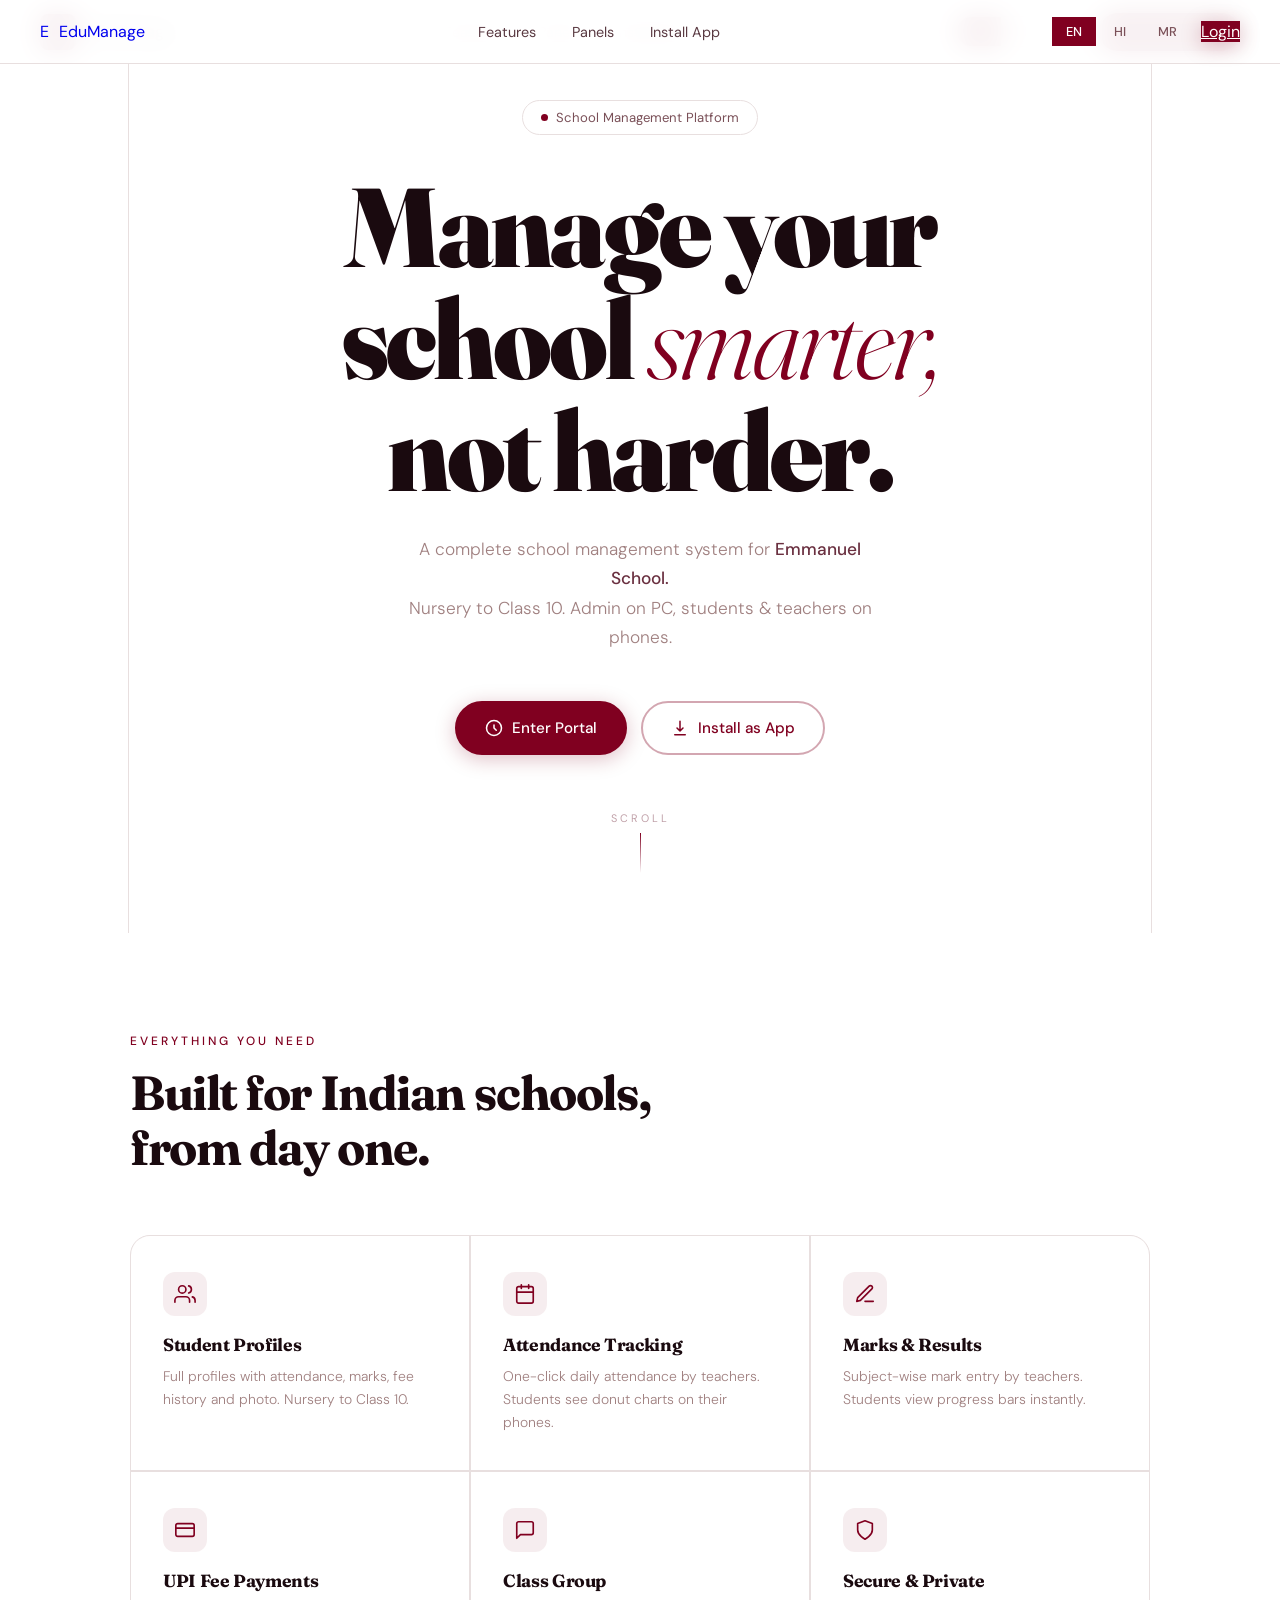
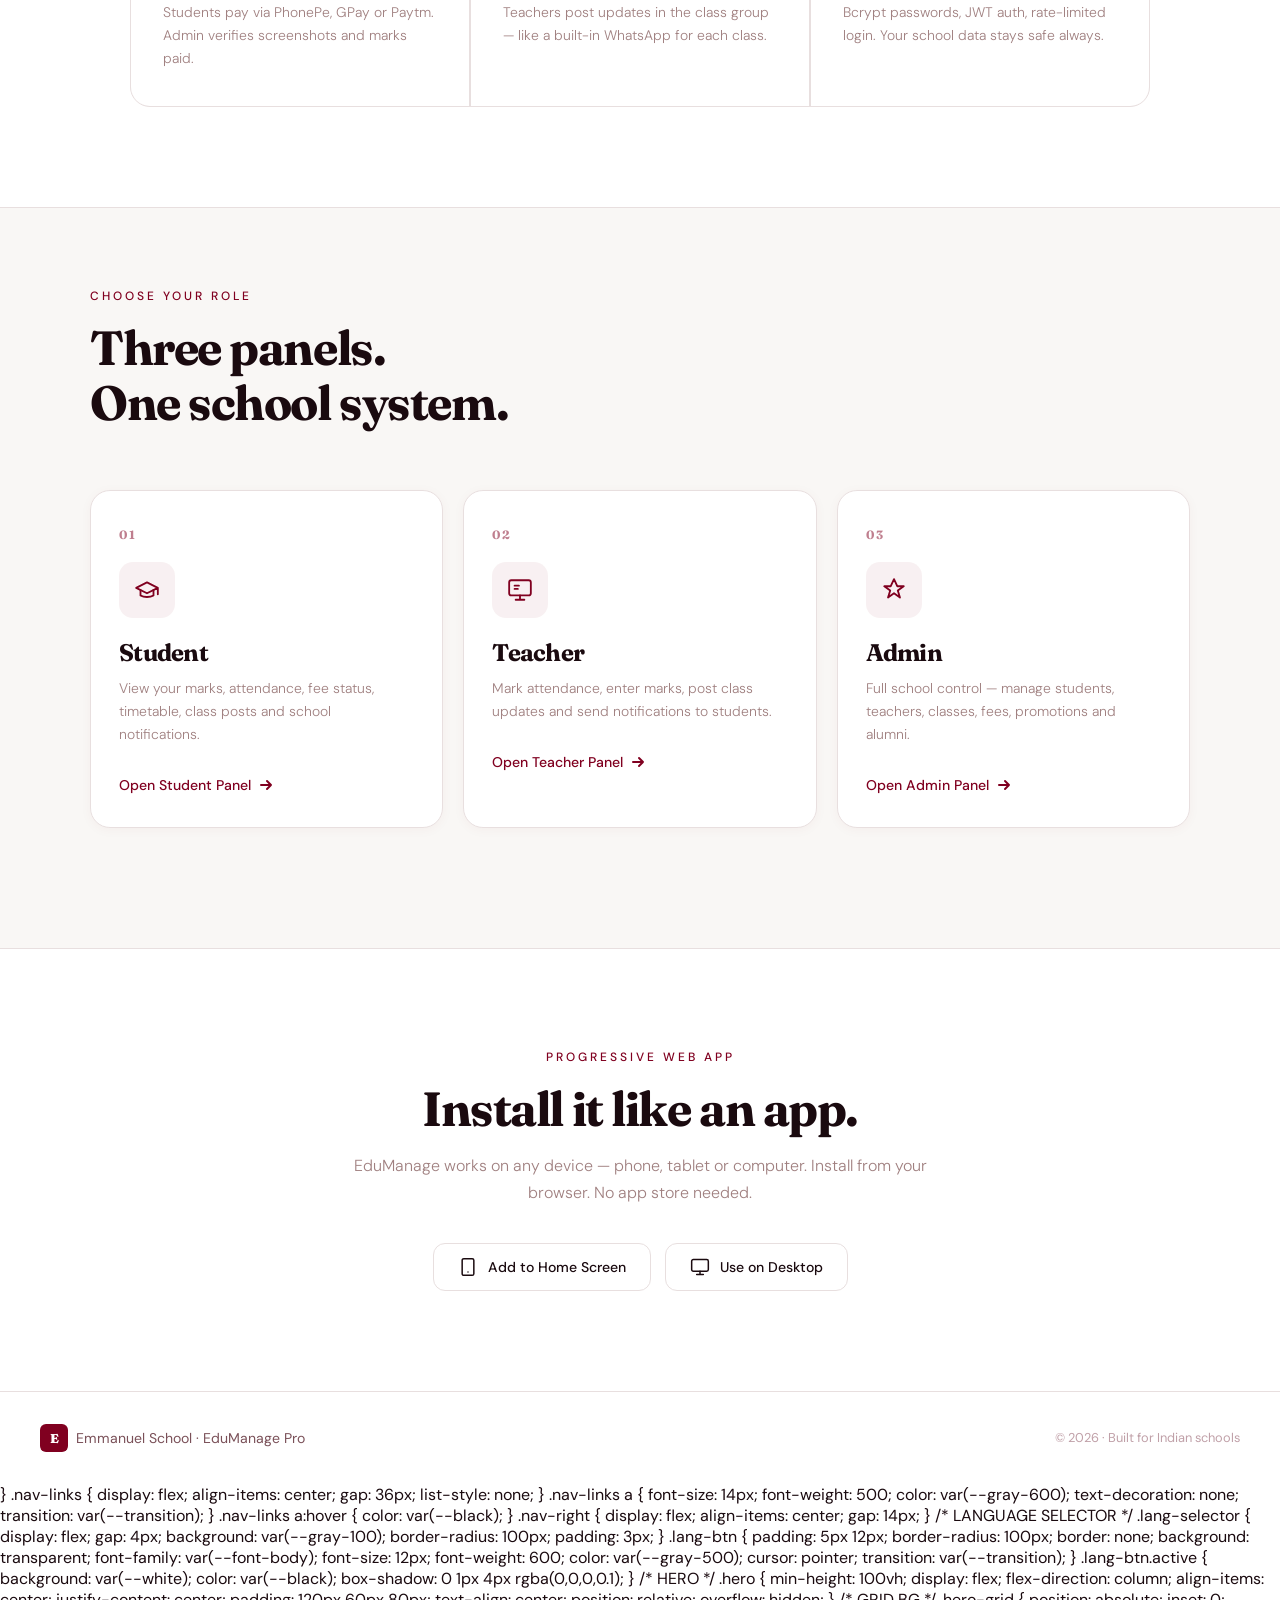
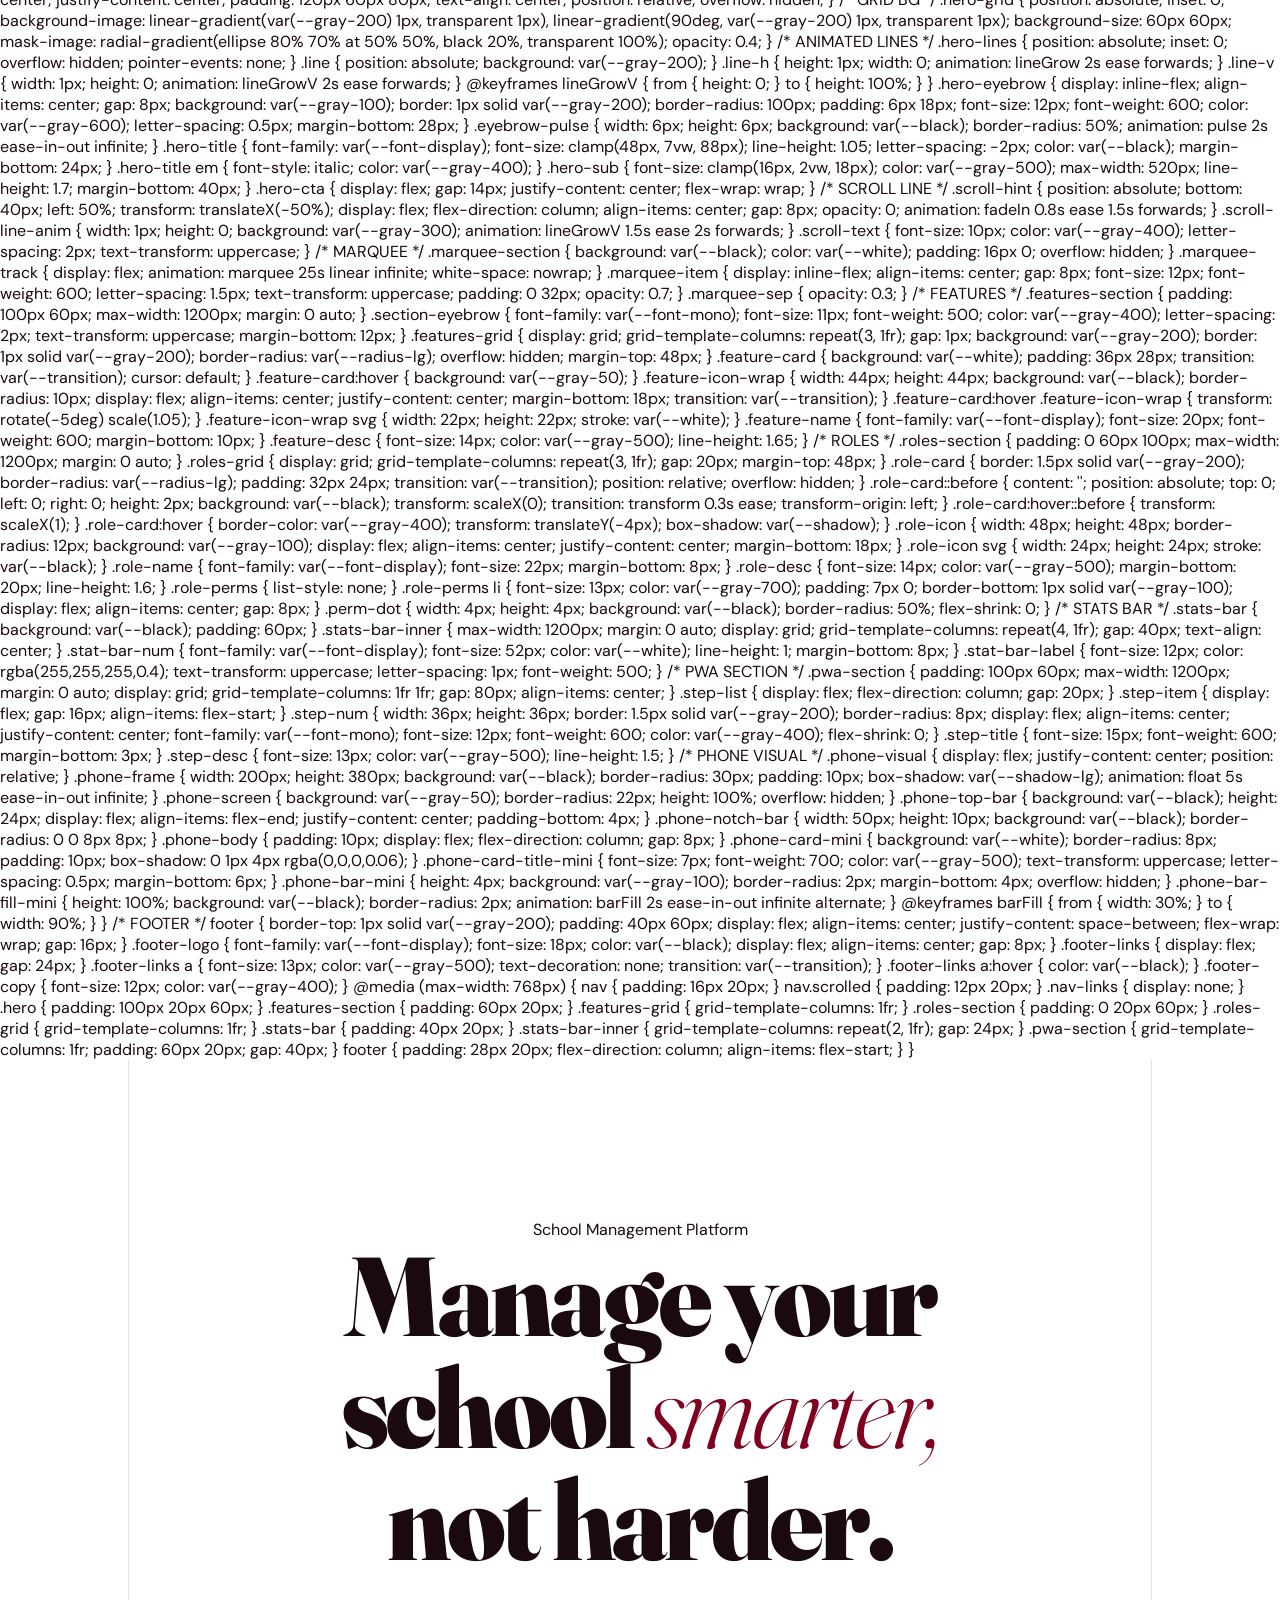
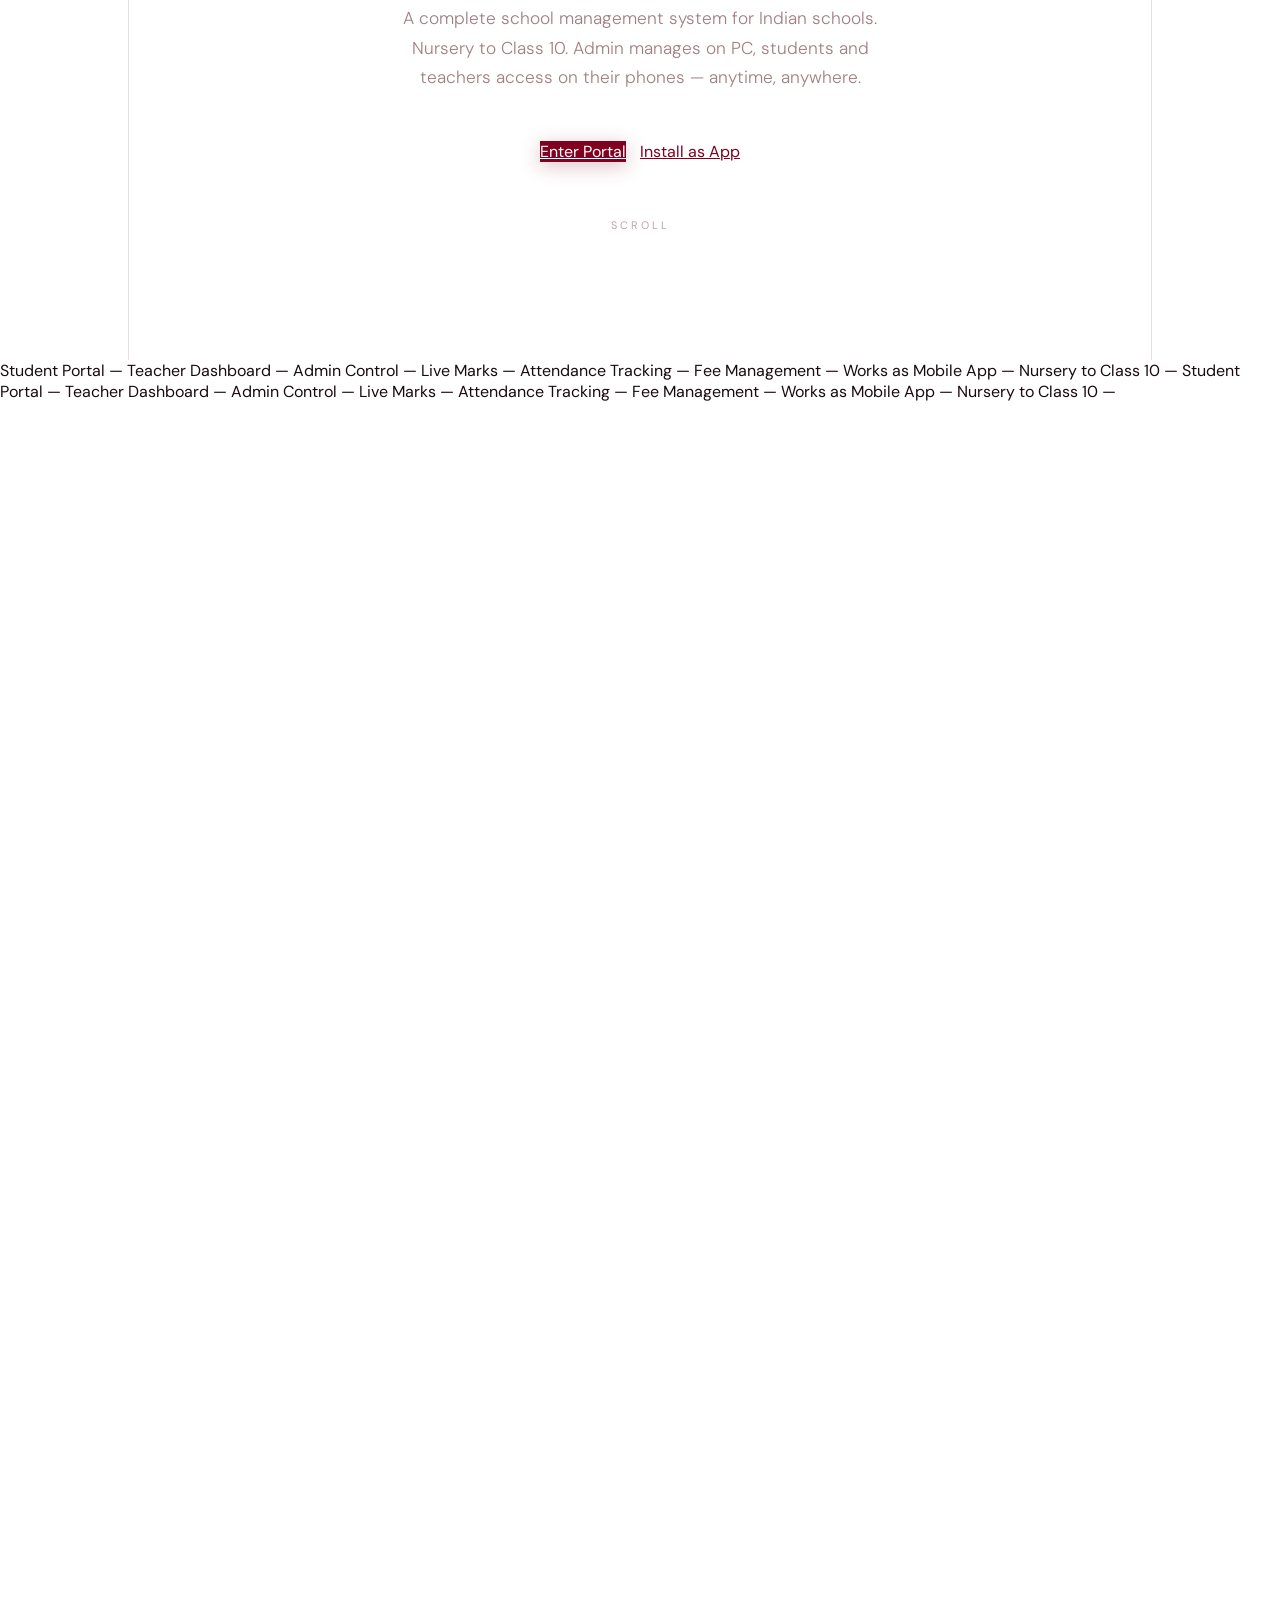
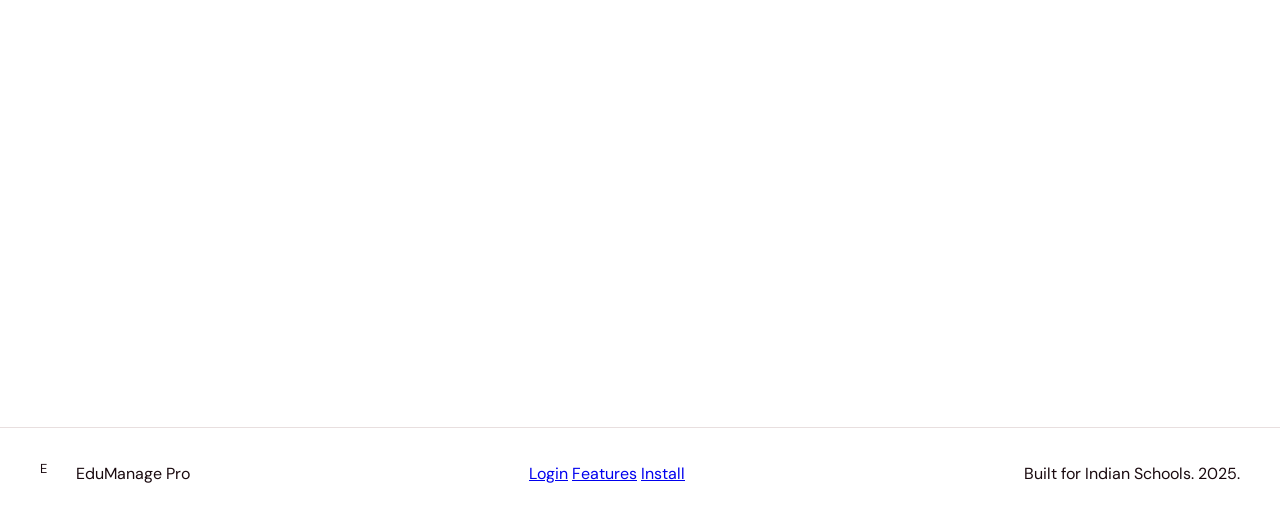
==== index.html @ 360de1fe "Update index.html" ====
<!DOCTYPE html>
<html lang="en">
<head>
  <meta charset="UTF-8" />
  <meta name="viewport" content="width=device-width, initial-scale=1.0" />
  <meta name="theme-color" content="#800020" />
  <title>Emmanuel School — EduManage</title>
  <link rel="preconnect" href="https://fonts.googleapis.com" />
  <link rel="preconnect" href="https://fonts.gstatic.com" crossorigin />
  <link href="https://fonts.googleapis.com/css2?family=Fraunces:ital,opsz,wght@0,9..144,300;0,9..144,700;0,9..144,900;1,9..144,300;1,9..144,700&family=DM+Sans:wght@300;400;500&display=swap" rel="stylesheet" />

  <style>
    *, *::before, *::after { box-sizing: border-box; margin: 0; padding: 0; }

    :root {
      --maroon:       #800020;
      --maroon-dark:  #5c0018;
      --white:        #ffffff;
      --off-white:    #f9f7f5;
      --muted:        #a08080;
      --text:         #1a0a0f;
      --border:       #e8dfdf;
    }

    html { scroll-behavior: smooth; }

    body {
      font-family: 'DM Sans', sans-serif;
      background: var(--white);
      color: var(--text);
      min-height: 100vh;
      overflow-x: hidden;
    }

    /* ━━━ NAV ━━━ */
    nav {
      position: fixed;
      top: 0; left: 0; right: 0;
      z-index: 100;
      background: rgba(255,255,255,0.93);
      backdrop-filter: blur(14px);
      -webkit-backdrop-filter: blur(14px);
      border-bottom: 1px solid var(--border);
      display: flex;
      align-items: center;
      justify-content: space-between;
      padding: 0 40px;
      height: 64px;
    }

    .nav-logo {
      display: flex;
      align-items: center;
      gap: 10px;
      text-decoration: none;
    }

    .nav-logo-icon {
      width: 36px; height: 36px;
      background: var(--maroon);
      border-radius: 8px;
      display: flex;
      align-items: center;
      justify-content: center;
      font-family: 'Fraunces', serif;
      font-weight: 900;
      font-size: 1rem;
      color: white;
      flex-shrink: 0;
    }

    .nav-logo-text {
      font-size: 1rem;
      font-weight: 500;
      color: var(--text);
    }

    .nav-links {
      display: flex;
      align-items: center;
      gap: 36px;
      list-style: none;
    }

    .nav-links a {
      font-size: 0.9rem;
      color: #5a3a42;
      text-decoration: none;
      transition: color 0.2s;
    }

    .nav-links a:hover { color: var(--maroon); }

    .nav-right {
      display: flex;
      align-items: center;
      gap: 10px;
    }

    .lang-switcher {
      display: flex;
      align-items: center;
      border: 1px solid var(--border);
      border-radius: 100px;
      overflow: hidden;
    }

    .lang-btn {
      padding: 6px 14px;
      font-size: 0.8rem;
      font-weight: 500;
      color: #7a5058;
      background: transparent;
      border: none;
      cursor: pointer;
      font-family: 'DM Sans', sans-serif;
      transition: all 0.2s;
    }

    .lang-btn.active { background: var(--maroon); color: white; }

    .nav-enter-btn {
      padding: 10px 22px;
      background: var(--maroon);
      color: white;
      border: none;
      border-radius: 100px;
      font-size: 0.88rem;
      font-weight: 500;
      cursor: pointer;
      font-family: 'DM Sans', sans-serif;
      transition: all 0.25s;
      text-decoration: none;
      display: inline-flex;
      align-items: center;
      gap: 6px;
    }

    .nav-enter-btn:hover { background: var(--maroon-dark); transform: translateY(-1px); }

    .hamburger {
      display: none;
      flex-direction: column;
      gap: 5px;
      cursor: pointer;
      padding: 4px;
      background: none;
      border: none;
    }

    .hamburger span {
      display: block;
      width: 22px; height: 2px;
      background: var(--maroon);
      border-radius: 2px;
    }

    /* ━━━ HERO ━━━ */
    .hero {
      min-height: 100vh;
      display: flex;
      flex-direction: column;
      align-items: center;
      justify-content: center;
      text-align: center;
      padding: 100px 24px 60px;
      position: relative;
    }

    .hero::before, .hero::after {
      content: '';
      position: absolute;
      top: 0; bottom: 0;
      width: 1px;
      background: var(--border);
      pointer-events: none;
    }

    .hero::before { left: clamp(20px, 10vw, 140px); }
    .hero::after  { right: clamp(20px, 10vw, 140px); }

    .hero-badge {
      display: inline-flex;
      align-items: center;
      gap: 8px;
      padding: 8px 18px;
      border: 1px solid var(--border);
      border-radius: 100px;
      font-size: 0.82rem;
      color: #7a5058;
      background: var(--white);
      margin-bottom: 36px;
      animation: fade-down 0.6s ease both;
    }

    .hero-badge-dot {
      width: 7px; height: 7px;
      background: var(--maroon);
      border-radius: 50%;
      animation: pulse 2s ease infinite;
    }

    @keyframes pulse {
      0%,100% { opacity:1; transform:scale(1); }
      50%      { opacity:.5; transform:scale(1.3); }
    }

    .hero-title {
      font-family: 'Fraunces', serif;
      font-size: clamp(3rem, 9vw, 7rem);
      font-weight: 900;
      line-height: 1.0;
      letter-spacing: -0.03em;
      color: var(--text);
      margin-bottom: 28px;
      max-width: 820px;
      animation: fade-up 0.7s ease 0.1s both;
    }

    .hero-title em {
      font-style: italic;
      font-weight: 300;
      color: var(--maroon);
    }

    .hero-sub {
      font-size: clamp(0.95rem, 2vw, 1.08rem);
      font-weight: 300;
      color: var(--muted);
      max-width: 480px;
      line-height: 1.7;
      margin-bottom: 48px;
      animation: fade-up 0.7s ease 0.2s both;
    }

    .hero-sub strong { color: #6a3040; font-weight: 500; }

    .hero-cta {
      display: flex;
      align-items: center;
      gap: 14px;
      flex-wrap: wrap;
      justify-content: center;
      animation: fade-up 0.7s ease 0.3s both;
      margin-bottom: 56px;
    }

    .btn-role {
      display: inline-flex;
      align-items: center;
      gap: 9px;
      padding: 15px 28px;
      border-radius: 100px;
      font-family: 'DM Sans', sans-serif;
      font-size: 0.95rem;
      font-weight: 500;
      cursor: pointer;
      text-decoration: none;
      border: 2px solid transparent;
      transition: all 0.28s cubic-bezier(0.34,1.4,0.64,1);
    }

    .btn-primary {
      background: var(--maroon);
      color: white;
      border-color: var(--maroon);
      box-shadow: 0 4px 20px rgba(128,0,32,0.25);
    }

    .btn-primary:hover {
      background: var(--maroon-dark);
      transform: translateY(-3px);
      box-shadow: 0 10px 30px rgba(128,0,32,0.35);
    }

    .btn-outline {
      background: transparent;
      color: var(--maroon);
      border-color: rgba(128,0,32,0.35);
    }

    .btn-outline:hover {
      background: rgba(128,0,32,0.04);
      border-color: var(--maroon);
      transform: translateY(-3px);
    }

    .btn-icon {
      width: 18px; height: 18px;
      stroke: currentColor;
      fill: none;
      stroke-width: 2;
      stroke-linecap: round;
      stroke-linejoin: round;
      flex-shrink: 0;
    }

    .scroll-hint {
      display: flex;
      flex-direction: column;
      align-items: center;
      gap: 8px;
      animation: fade-up 0.7s ease 0.4s both;
    }

    .scroll-hint span {
      font-size: 0.68rem;
      letter-spacing: 3px;
      text-transform: uppercase;
      color: #c0a0a8;
    }

    .scroll-line {
      width: 1px; height: 40px;
      background: linear-gradient(to bottom, var(--maroon), transparent);
      animation: scroll-ani 1.8s ease infinite;
    }

    @keyframes scroll-ani {
      0%   { transform:scaleY(0); transform-origin:top; opacity:0; }
      40%  { transform:scaleY(1); transform-origin:top; opacity:1; }
      80%  { transform:scaleY(1); transform-origin:bottom; opacity:1; }
      100% { transform:scaleY(0); transform-origin:bottom; opacity:0; }
    }

    /* ━━━ FEATURES ━━━ */
    .section {
      padding: 100px 40px;
      max-width: 1100px;
      margin: 0 auto;
    }

    .section-label {
      font-size: 0.75rem;
      letter-spacing: 3px;
      text-transform: uppercase;
      color: var(--maroon);
      font-weight: 500;
      margin-bottom: 16px;
    }

    .section-title {
      font-family: 'Fraunces', serif;
      font-size: clamp(2rem, 4vw, 3rem);
      font-weight: 700;
      color: var(--text);
      line-height: 1.15;
      letter-spacing: -0.03em;
      max-width: 560px;
      margin-bottom: 60px;
    }

    .features-grid {
      display: grid;
      grid-template-columns: repeat(3, 1fr);
      gap: 2px;
      background: var(--border);
      border: 1px solid var(--border);
      border-radius: 20px;
      overflow: hidden;
    }

    .feature-card {
      background: var(--white);
      padding: 36px 32px;
      transition: background 0.2s;
    }

    .feature-card:hover { background: var(--off-white); }

    .feature-card-icon {
      width: 44px; height: 44px;
      background: rgba(128,0,32,0.07);
      border-radius: 12px;
      display: flex;
      align-items: center;
      justify-content: center;
      margin-bottom: 18px;
    }

    .feature-card-icon svg {
      width: 22px; height: 22px;
      stroke: var(--maroon);
      fill: none;
      stroke-width: 1.8;
      stroke-linecap: round;
      stroke-linejoin: round;
    }

    .feature-card h3 {
      font-family: 'Fraunces', serif;
      font-size: 1.1rem;
      font-weight: 700;
      color: var(--text);
      margin-bottom: 10px;
      letter-spacing: -0.02em;
    }

    .feature-card p {
      font-size: 0.87rem;
      line-height: 1.65;
      color: var(--muted);
      font-weight: 300;
    }

    /* ━━━ PANELS ━━━ */
    .panels-section {
      padding: 80px 40px 120px;
      background: var(--off-white);
      border-top: 1px solid var(--border);
      border-bottom: 1px solid var(--border);
    }

    .panels-inner { max-width: 1100px; margin: 0 auto; }

    .panels-grid {
      display: grid;
      grid-template-columns: repeat(3, 1fr);
      gap: 20px;
      margin-top: 60px;
    }

    .panel-card {
      background: var(--white);
      border: 1px solid var(--border);
      border-radius: 20px;
      padding: 36px 28px 32px;
      text-decoration: none;
      color: inherit;
      display: block;
      position: relative;
      overflow: hidden;
      transition: all 0.3s cubic-bezier(0.34,1.2,0.64,1);
      box-shadow: 0 2px 12px rgba(128,0,32,0.04);
    }

    .panel-card::before {
      content: '';
      position: absolute;
      top: 0; left: 0; right: 0;
      height: 3px;
      background: var(--maroon);
      transform: scaleX(0);
      transform-origin: left;
      transition: transform 0.35s ease;
    }

    .panel-card:hover {
      transform: translateY(-6px);
      box-shadow: 0 20px 50px rgba(128,0,32,0.14);
      border-color: rgba(128,0,32,0.2);
    }

    .panel-card:hover::before { transform: scaleX(1); }

    .panel-card-num {
      font-family: 'Fraunces', serif;
      font-size: 0.75rem;
      font-weight: 700;
      color: var(--maroon);
      letter-spacing: 2px;
      margin-bottom: 20px;
      opacity: 0.5;
    }

    .panel-card-icon {
      width: 56px; height: 56px;
      border-radius: 14px;
      background: rgba(128,0,32,0.06);
      display: flex;
      align-items: center;
      justify-content: center;
      margin-bottom: 20px;
      transition: background 0.3s;
    }

    .panel-card:hover .panel-card-icon { background: rgba(128,0,32,0.12); }

    .panel-card-icon svg {
      width: 26px; height: 26px;
      stroke: var(--maroon);
      fill: none;
      stroke-width: 1.7;
      stroke-linecap: round;
      stroke-linejoin: round;
    }

    .panel-card h3 {
      font-family: 'Fraunces', serif;
      font-size: 1.5rem;
      font-weight: 700;
      color: var(--text);
      margin-bottom: 10px;
      letter-spacing: -0.03em;
    }

    .panel-card p {
      font-size: 0.87rem;
      line-height: 1.65;
      color: var(--muted);
      font-weight: 300;
      margin-bottom: 28px;
    }

    .panel-card-link {
      display: inline-flex;
      align-items: center;
      gap: 7px;
      font-size: 0.88rem;
      font-weight: 500;
      color: var(--maroon);
      transition: gap 0.2s;
    }

    .panel-card:hover .panel-card-link { gap: 12px; }

    .panel-card-link svg {
      width: 16px; height: 16px;
      stroke: var(--maroon);
      fill: none;
      stroke-width: 2;
      stroke-linecap: round;
      stroke-linejoin: round;
    }

    /* ━━━ INSTALL ━━━ */
    .install-section {
      padding: 100px 40px;
      max-width: 700px;
      margin: 0 auto;
      text-align: center;
    }

    .install-section .section-title { margin: 0 auto 16px; }

    .install-section p {
      font-size: 1rem;
      color: var(--muted);
      font-weight: 300;
      line-height: 1.7;
      margin-bottom: 36px;
    }

    .install-badges {
      display: flex;
      gap: 14px;
      justify-content: center;
      flex-wrap: wrap;
    }

    .install-badge {
      display: inline-flex;
      align-items: center;
      gap: 10px;
      padding: 13px 24px;
      border: 1.5px solid var(--border);
      border-radius: 12px;
      font-size: 0.88rem;
      font-weight: 500;
      color: var(--text);
      background: var(--white);
      cursor: pointer;
      transition: all 0.25s;
      text-decoration: none;
    }

    .install-badge:hover {
      border-color: var(--maroon);
      color: var(--maroon);
      transform: translateY(-2px);
      box-shadow: 0 6px 20px rgba(128,0,32,0.1);
    }

    .install-badge svg {
      width: 20px; height: 20px;
      stroke: currentColor;
      fill: none;
      stroke-width: 1.8;
      stroke-linecap: round;
      stroke-linejoin: round;
    }

    /* ━━━ FOOTER ━━━ */
    footer {
      border-top: 1px solid var(--border);
      padding: 32px 40px;
      display: flex;
      align-items: center;
      justify-content: space-between;
    }

    .footer-logo {
      display: flex;
      align-items: center;
      gap: 8px;
    }

    .footer-logo-icon {
      width: 28px; height: 28px;
      background: var(--maroon);
      border-radius: 6px;
      display: flex;
      align-items: center;
      justify-content: center;
      font-family: 'Fraunces', serif;
      font-weight: 900;
      font-size: 0.8rem;
      color: white;
    }

    .footer-logo span { font-size: 0.88rem; color: #7a5058; }

    footer p { font-size: 0.8rem; color: #c0a0a8; }

    /* ━━━ ANIMATIONS ━━━ */
    @keyframes fade-up {
      from { opacity:0; transform:translateY(20px); }
      to   { opacity:1; transform:translateY(0); }
    }

    @keyframes fade-down {
      from { opacity:0; transform:translateY(-12px); }
      to   { opacity:1; transform:translateY(0); }
    }

    .reveal {
      opacity: 0;
      transform: translateY(28px);
      transition: opacity 0.65s ease, transform 0.65s ease;
    }

    .reveal.visible { opacity:1; transform:none; }

    /* ━━━ RESPONSIVE ━━━ */
    @media (max-width: 900px) {
      nav { padding: 0 20px; }
      .nav-links { display: none; }
      .hamburger { display: flex; }
      .hero { padding: 90px 20px 60px; }
      .hero::before, .hero::after { display: none; }
      .features-grid { grid-template-columns: 1fr; }
      .panels-grid   { grid-template-columns: 1fr; }
      .section { padding: 70px 20px; }
      .panels-section { padding: 70px 20px 90px; }
      .install-section { padding: 70px 20px; }
      footer { flex-direction: column; gap: 12px; text-align: center; padding: 28px 20px; }
    }

    @media (max-width: 600px) {
      .hero-title { font-size: clamp(2.4rem, 11vw, 3.5rem); }
      .hero-cta { gap: 10px; }
      .btn-role { padding: 13px 22px; font-size: 0.9rem; }
      .install-badges { flex-direction: column; align-items: center; }
    }

    @media (min-width: 901px) and (max-width: 1100px) {
      .features-grid { grid-template-columns: repeat(2, 1fr); }
    }
  </style>
</head>
<body>

<!-- NAV -->
<nav>
  <a class="nav-logo" href="#">
    <div class="nav-logo-icon">E</div>
    <span class="nav-logo-text">EduManage</span>
  </a>

  <ul class="nav-links">
    <li><a href="#features">Features</a></li>
    <li><a href="#panels">Panels</a></li>
    <li><a href="#install">Install App</a></li>
  </ul>

  <div class="nav-right">
    <div class="lang-switcher">
      <button class="lang-btn active" onclick="setLang(this)">EN</button>
      <button class="lang-btn" onclick="setLang(this)">HI</button>
      <button class="lang-btn" onclick="setLang(this)">MR</button>
    </div>
    <a href="#panels" class="nav-enter-btn">
      Enter Portal
      <svg width="14" height="14" viewBox="0 0 16 16" fill="none" stroke="currentColor" stroke-width="2" stroke-linecap="round" stroke-linejoin="round"><path d="M3 8h10M9 4l4 4-4 4"/></svg>
    </a>
    <button class="hamburger" onclick="document.getElementById('panels').scrollIntoView({behavior:'smooth'})">
      <span></span><span></span><span></span>
    </button>
  </div>
</nav>

<!-- HERO -->
<section class="hero">
  <div class="hero-badge">
    <span class="hero-badge-dot"></span>
    School Management Platform
  </div>

  <h1 class="hero-title">
    Manage your<br>school <em>smarter,</em><br>not harder.
  </h1>

  <p class="hero-sub">
    A complete school management system for <strong>Emmanuel School.</strong><br>
    Nursery to Class&nbsp;10. Admin on PC, students &amp; teachers on phones.
  </p>

  <div class="hero-cta">
    <a href="#panels" class="btn-role btn-primary">
      <svg class="btn-icon" viewBox="0 0 24 24"><circle cx="12" cy="12" r="10"/><path d="M12 8v4l3 3"/></svg>
      Enter Portal
    </a>
    <a href="#install" class="btn-role btn-outline">
      <svg class="btn-icon" viewBox="0 0 24 24"><path d="M12 3v13M8 12l4 4 4-4"/><path d="M5 21h14"/></svg>
      Install as App
    </a>
  </div>

  <div class="scroll-hint">
    <span>Scroll</span>
    <div class="scroll-line"></div>
  </div>
</section>

<!-- FEATURES -->
<section id="features" class="section">
  <div class="section-label reveal">Everything you need</div>
  <h2 class="section-title reveal">Built for Indian schools, from day&nbsp;one.</h2>

  <div class="features-grid">
    <div class="feature-card reveal">
      <div class="feature-card-icon">
        <svg viewBox="0 0 24 24"><path d="M17 21v-2a4 4 0 0 0-4-4H5a4 4 0 0 0-4 4v2"/><circle cx="9" cy="7" r="4"/><path d="M23 21v-2a4 4 0 0 0-3-3.87"/><path d="M16 3.13a4 4 0 0 1 0 7.75"/></svg>
      </div>
      <h3>Student Profiles</h3>
      <p>Full profiles with attendance, marks, fee history and photo. Nursery to Class 10.</p>
    </div>
    <div class="feature-card reveal">
      <div class="feature-card-icon">
        <svg viewBox="0 0 24 24"><rect x="3" y="4" width="18" height="18" rx="2"/><path d="M16 2v4M8 2v4M3 10h18"/></svg>
      </div>
      <h3>Attendance Tracking</h3>
      <p>One-click daily attendance by teachers. Students see donut charts on their phones.</p>
    </div>
    <div class="feature-card reveal">
      <div class="feature-card-icon">
        <svg viewBox="0 0 24 24"><path d="M12 20h9"/><path d="M16.5 3.5a2.121 2.121 0 0 1 3 3L7 19l-4 1 1-4L16.5 3.5z"/></svg>
      </div>
      <h3>Marks &amp; Results</h3>
      <p>Subject-wise mark entry by teachers. Students view progress bars instantly.</p>
    </div>
    <div class="feature-card reveal">
      <div class="feature-card-icon">
        <svg viewBox="0 0 24 24"><rect x="2" y="5" width="20" height="14" rx="2"/><path d="M2 10h20"/></svg>
      </div>
      <h3>UPI Fee Payments</h3>
      <p>Students pay via PhonePe, GPay or Paytm. Admin verifies screenshots and marks paid.</p>
    </div>
    <div class="feature-card reveal">
      <div class="feature-card-icon">
        <svg viewBox="0 0 24 24"><path d="M21 15a2 2 0 0 1-2 2H7l-4 4V5a2 2 0 0 1 2-2h14a2 2 0 0 1 2 2z"/></svg>
      </div>
      <h3>Class Group</h3>
      <p>Teachers post updates in the class group — like a built-in WhatsApp for each class.</p>
    </div>
    <div class="feature-card reveal">
      <div class="feature-card-icon">
        <svg viewBox="0 0 24 24"><path d="M12 22s8-4 8-10V5l-8-3-8 3v7c0 6 8 10 8 10z"/></svg>
      </div>
      <h3>Secure &amp; Private</h3>
      <p>Bcrypt passwords, JWT auth, rate-limited login. Your school data stays safe always.</p>
    </div>
  </div>
</section>

<!-- PANELS -->
<section id="panels" class="panels-section">
  <div class="panels-inner">
    <div class="section-label reveal">Choose your role</div>
    <h2 class="section-title reveal">Three panels.<br>One school system.</h2>

    <div class="panels-grid">

      <a href="student.html" class="panel-card reveal">
        <div class="panel-card-num">01</div>
        <div class="panel-card-icon">
          <svg viewBox="0 0 24 24">
            <path d="M22 10v6M2 10l10-5 10 5-10 5z"/>
            <path d="M6 12v5c3.33 2 8.67 2 12 0v-5"/>
          </svg>
        </div>
        <h3>Student</h3>
        <p>View your marks, attendance, fee status, timetable, class posts and school notifications.</p>
        <span class="panel-card-link">
          Open Student Panel
          <svg viewBox="0 0 16 16"><path d="M3 8h10M9 4l4 4-4 4"/></svg>
        </span>
      </a>

      <a href="teacher.html" class="panel-card reveal">
        <div class="panel-card-num">02</div>
        <div class="panel-card-icon">
          <svg viewBox="0 0 24 24">
            <rect x="2" y="3" width="20" height="14" rx="2"/>
            <path d="M8 21h8M12 17v4"/>
            <path d="M7 8h4M7 11h3"/>
          </svg>
        </div>
        <h3>Teacher</h3>
        <p>Mark attendance, enter marks, post class updates and send notifications to students.</p>
        <span class="panel-card-link">
          Open Teacher Panel
          <svg viewBox="0 0 16 16"><path d="M3 8h10M9 4l4 4-4 4"/></svg>
        </span>
      </a>

      <a href="admin.html" class="panel-card reveal">
        <div class="panel-card-num">03</div>
        <div class="panel-card-icon">
          <svg viewBox="0 0 24 24">
            <path d="M12 2l3 6.5H21l-5.5 4 2 6.5L12 15l-5.5 4 2-6.5L3 8.5h6z"/>
          </svg>
        </div>
        <h3>Admin</h3>
        <p>Full school control — manage students, teachers, classes, fees, promotions and alumni.</p>
        <span class="panel-card-link">
          Open Admin Panel
          <svg viewBox="0 0 16 16"><path d="M3 8h10M9 4l4 4-4 4"/></svg>
        </span>
      </a>

    </div>
  </div>
</section>

<!-- INSTALL -->
<section id="install" class="install-section">
  <div class="section-label reveal">Progressive Web App</div>
  <h2 class="section-title reveal" style="text-align:center;max-width:100%">Install it like an app.</h2>
  <p class="reveal">EduManage works on any device — phone, tablet or computer. Install from your browser. No app store needed.</p>
  <div class="install-badges reveal">
    <a href="#" class="install-badge" onclick="triggerInstall(event)">
      <svg viewBox="0 0 24 24"><rect x="5" y="2" width="14" height="20" rx="2"/><path d="M12 18h.01"/></svg>
      Add to Home Screen
    </a>
    <a href="#" class="install-badge">
      <svg viewBox="0 0 24 24"><rect x="2" y="3" width="20" height="14" rx="2"/><path d="M8 21h8M12 17v4"/></svg>
      Use on Desktop
    </a>
  </div>
</section>

<!-- FOOTER -->
<footer>
  <div class="footer-logo">
    <div class="footer-logo-icon">E</div>
    <span>Emmanuel School · EduManage Pro</span>
  </div>
  <p>© 2026 · Built for Indian schools</p>
</footer>

<script>
  function setLang(btn) {
    document.querySelectorAll('.lang-btn').forEach(b => b.classList.remove('active'));
    btn.classList.add('active');
  }

  let deferredPrompt = null;
  window.addEventListener('beforeinstallprompt', e => {
    e.preventDefault();
    deferredPrompt = e;
  });

  function triggerInstall(e) {
    e.preventDefault();
    if (deferredPrompt) {
      deferredPrompt.prompt();
      deferredPrompt.userChoice.then(() => { deferredPrompt = null; });
    } else {
      alert('To install: tap browser menu → "Add to Home Screen"');
    }
  }

  const observer = new IntersectionObserver((entries) => {
    entries.forEach((entry, i) => {
      if (entry.isIntersecting) {
        setTimeout(() => entry.target.classList.add('visible'), i * 80);
        observer.unobserve(entry.target);
      }
    });
  }, { threshold: 0.1 });

  document.querySelectorAll('.reveal').forEach(el => observer.observe(el));
</script>
</body>
</html>}

.nav-links {
  display: flex;
  align-items: center;
  gap: 36px;
  list-style: none;
}

.nav-links a {
  font-size: 14px;
  font-weight: 500;
  color: var(--gray-600);
  text-decoration: none;
  transition: var(--transition);
}

.nav-links a:hover { color: var(--black); }

.nav-right {
  display: flex;
  align-items: center;
  gap: 14px;
}

/* LANGUAGE SELECTOR */
.lang-selector {
  display: flex;
  gap: 4px;
  background: var(--gray-100);
  border-radius: 100px;
  padding: 3px;
}

.lang-btn {
  padding: 5px 12px;
  border-radius: 100px;
  border: none;
  background: transparent;
  font-family: var(--font-body);
  font-size: 12px;
  font-weight: 600;
  color: var(--gray-500);
  cursor: pointer;
  transition: var(--transition);
}

.lang-btn.active {
  background: var(--white);
  color: var(--black);
  box-shadow: 0 1px 4px rgba(0,0,0,0.1);
}

/* HERO */
.hero {
  min-height: 100vh;
  display: flex;
  flex-direction: column;
  align-items: center;
  justify-content: center;
  padding: 120px 60px 80px;
  text-align: center;
  position: relative;
  overflow: hidden;
}

/* GRID BG */
.hero-grid {
  position: absolute;
  inset: 0;
  background-image:
    linear-gradient(var(--gray-200) 1px, transparent 1px),
    linear-gradient(90deg, var(--gray-200) 1px, transparent 1px);
  background-size: 60px 60px;
  mask-image: radial-gradient(ellipse 80% 70% at 50% 50%, black 20%, transparent 100%);
  opacity: 0.4;
}

/* ANIMATED LINES */
.hero-lines {
  position: absolute;
  inset: 0;
  overflow: hidden;
  pointer-events: none;
}

.line {
  position: absolute;
  background: var(--gray-200);
}

.line-h {
  height: 1px;
  width: 0;
  animation: lineGrow 2s ease forwards;
}

.line-v {
  width: 1px;
  height: 0;
  animation: lineGrowV 2s ease forwards;
}

@keyframes lineGrowV {
  from { height: 0; }
  to { height: 100%; }
}

.hero-eyebrow {
  display: inline-flex;
  align-items: center;
  gap: 8px;
  background: var(--gray-100);
  border: 1px solid var(--gray-200);
  border-radius: 100px;
  padding: 6px 18px;
  font-size: 12px;
  font-weight: 600;
  color: var(--gray-600);
  letter-spacing: 0.5px;
  margin-bottom: 28px;
}

.eyebrow-pulse {
  width: 6px;
  height: 6px;
  background: var(--black);
  border-radius: 50%;
  animation: pulse 2s ease-in-out infinite;
}

.hero-title {
  font-family: var(--font-display);
  font-size: clamp(48px, 7vw, 88px);
  line-height: 1.05;
  letter-spacing: -2px;
  color: var(--black);
  margin-bottom: 24px;
}

.hero-title em {
  font-style: italic;
  color: var(--gray-400);
}

.hero-sub {
  font-size: clamp(16px, 2vw, 18px);
  color: var(--gray-500);
  max-width: 520px;
  line-height: 1.7;
  margin-bottom: 40px;
}

.hero-cta {
  display: flex;
  gap: 14px;
  justify-content: center;
  flex-wrap: wrap;
}

/* SCROLL LINE */
.scroll-hint {
  position: absolute;
  bottom: 40px;
  left: 50%;
  transform: translateX(-50%);
  display: flex;
  flex-direction: column;
  align-items: center;
  gap: 8px;
  opacity: 0;
  animation: fadeIn 0.8s ease 1.5s forwards;
}

.scroll-line-anim {
  width: 1px;
  height: 0;
  background: var(--gray-300);
  animation: lineGrowV 1.5s ease 2s forwards;
}

.scroll-text {
  font-size: 10px;
  color: var(--gray-400);
  letter-spacing: 2px;
  text-transform: uppercase;
}

/* MARQUEE */
.marquee-section {
  background: var(--black);
  color: var(--white);
  padding: 16px 0;
  overflow: hidden;
}

.marquee-track {
  display: flex;
  animation: marquee 25s linear infinite;
  white-space: nowrap;
}

.marquee-item {
  display: inline-flex;
  align-items: center;
  gap: 8px;
  font-size: 12px;
  font-weight: 600;
  letter-spacing: 1.5px;
  text-transform: uppercase;
  padding: 0 32px;
  opacity: 0.7;
}

.marquee-sep { opacity: 0.3; }

/* FEATURES */
.features-section {
  padding: 100px 60px;
  max-width: 1200px;
  margin: 0 auto;
}

.section-eyebrow {
  font-family: var(--font-mono);
  font-size: 11px;
  font-weight: 500;
  color: var(--gray-400);
  letter-spacing: 2px;
  text-transform: uppercase;
  margin-bottom: 12px;
}

.features-grid {
  display: grid;
  grid-template-columns: repeat(3, 1fr);
  gap: 1px;
  background: var(--gray-200);
  border: 1px solid var(--gray-200);
  border-radius: var(--radius-lg);
  overflow: hidden;
  margin-top: 48px;
}

.feature-card {
  background: var(--white);
  padding: 36px 28px;
  transition: var(--transition);
  cursor: default;
}

.feature-card:hover {
  background: var(--gray-50);
}

.feature-icon-wrap {
  width: 44px;
  height: 44px;
  background: var(--black);
  border-radius: 10px;
  display: flex;
  align-items: center;
  justify-content: center;
  margin-bottom: 18px;
  transition: var(--transition);
}

.feature-card:hover .feature-icon-wrap {
  transform: rotate(-5deg) scale(1.05);
}

.feature-icon-wrap svg {
  width: 22px;
  height: 22px;
  stroke: var(--white);
}

.feature-name {
  font-family: var(--font-display);
  font-size: 20px;
  font-weight: 600;
  margin-bottom: 10px;
}

.feature-desc {
  font-size: 14px;
  color: var(--gray-500);
  line-height: 1.65;
}

/* ROLES */
.roles-section {
  padding: 0 60px 100px;
  max-width: 1200px;
  margin: 0 auto;
}

.roles-grid {
  display: grid;
  grid-template-columns: repeat(3, 1fr);
  gap: 20px;
  margin-top: 48px;
}

.role-card {
  border: 1.5px solid var(--gray-200);
  border-radius: var(--radius-lg);
  padding: 32px 24px;
  transition: var(--transition);
  position: relative;
  overflow: hidden;
}

.role-card::before {
  content: '';
  position: absolute;
  top: 0; left: 0; right: 0;
  height: 2px;
  background: var(--black);
  transform: scaleX(0);
  transition: transform 0.3s ease;
  transform-origin: left;
}

.role-card:hover::before { transform: scaleX(1); }

.role-card:hover {
  border-color: var(--gray-400);
  transform: translateY(-4px);
  box-shadow: var(--shadow);
}

.role-icon {
  width: 48px;
  height: 48px;
  border-radius: 12px;
  background: var(--gray-100);
  display: flex;
  align-items: center;
  justify-content: center;
  margin-bottom: 18px;
}

.role-icon svg {
  width: 24px;
  height: 24px;
  stroke: var(--black);
}

.role-name {
  font-family: var(--font-display);
  font-size: 22px;
  margin-bottom: 8px;
}

.role-desc {
  font-size: 14px;
  color: var(--gray-500);
  margin-bottom: 20px;
  line-height: 1.6;
}

.role-perms { list-style: none; }

.role-perms li {
  font-size: 13px;
  color: var(--gray-700);
  padding: 7px 0;
  border-bottom: 1px solid var(--gray-100);
  display: flex;
  align-items: center;
  gap: 8px;
}

.perm-dot {
  width: 4px;
  height: 4px;
  background: var(--black);
  border-radius: 50%;
  flex-shrink: 0;
}

/* STATS BAR */
.stats-bar {
  background: var(--black);
  padding: 60px;
}

.stats-bar-inner {
  max-width: 1200px;
  margin: 0 auto;
  display: grid;
  grid-template-columns: repeat(4, 1fr);
  gap: 40px;
  text-align: center;
}

.stat-bar-num {
  font-family: var(--font-display);
  font-size: 52px;
  color: var(--white);
  line-height: 1;
  margin-bottom: 8px;
}

.stat-bar-label {
  font-size: 12px;
  color: rgba(255,255,255,0.4);
  text-transform: uppercase;
  letter-spacing: 1px;
  font-weight: 500;
}

/* PWA SECTION */
.pwa-section {
  padding: 100px 60px;
  max-width: 1200px;
  margin: 0 auto;
  display: grid;
  grid-template-columns: 1fr 1fr;
  gap: 80px;
  align-items: center;
}

.step-list { display: flex; flex-direction: column; gap: 20px; }

.step-item {
  display: flex;
  gap: 16px;
  align-items: flex-start;
}

.step-num {
  width: 36px;
  height: 36px;
  border: 1.5px solid var(--gray-200);
  border-radius: 8px;
  display: flex;
  align-items: center;
  justify-content: center;
  font-family: var(--font-mono);
  font-size: 12px;
  font-weight: 600;
  color: var(--gray-400);
  flex-shrink: 0;
}

.step-title { font-size: 15px; font-weight: 600; margin-bottom: 3px; }
.step-desc { font-size: 13px; color: var(--gray-500); line-height: 1.5; }

/* PHONE VISUAL */
.phone-visual {
  display: flex;
  justify-content: center;
  position: relative;
}

.phone-frame {
  width: 200px;
  height: 380px;
  background: var(--black);
  border-radius: 30px;
  padding: 10px;
  box-shadow: var(--shadow-lg);
  animation: float 5s ease-in-out infinite;
}

.phone-screen {
  background: var(--gray-50);
  border-radius: 22px;
  height: 100%;
  overflow: hidden;
}

.phone-top-bar {
  background: var(--black);
  height: 24px;
  display: flex;
  align-items: flex-end;
  justify-content: center;
  padding-bottom: 4px;
}

.phone-notch-bar {
  width: 50px;
  height: 10px;
  background: var(--black);
  border-radius: 0 0 8px 8px;
}

.phone-body {
  padding: 10px;
  display: flex;
  flex-direction: column;
  gap: 8px;
}

.phone-card-mini {
  background: var(--white);
  border-radius: 8px;
  padding: 10px;
  box-shadow: 0 1px 4px rgba(0,0,0,0.06);
}

.phone-card-title-mini {
  font-size: 7px;
  font-weight: 700;
  color: var(--gray-500);
  text-transform: uppercase;
  letter-spacing: 0.5px;
  margin-bottom: 6px;
}

.phone-bar-mini {
  height: 4px;
  background: var(--gray-100);
  border-radius: 2px;
  margin-bottom: 4px;
  overflow: hidden;
}

.phone-bar-fill-mini {
  height: 100%;
  background: var(--black);
  border-radius: 2px;
  animation: barFill 2s ease-in-out infinite alternate;
}

@keyframes barFill {
  from { width: 30%; }
  to { width: 90%; }
}

/* FOOTER */
footer {
  border-top: 1px solid var(--gray-200);
  padding: 40px 60px;
  display: flex;
  align-items: center;
  justify-content: space-between;
  flex-wrap: wrap;
  gap: 16px;
}

.footer-logo {
  font-family: var(--font-display);
  font-size: 18px;
  color: var(--black);
  display: flex;
  align-items: center;
  gap: 8px;
}

.footer-links {
  display: flex;
  gap: 24px;
}

.footer-links a {
  font-size: 13px;
  color: var(--gray-500);
  text-decoration: none;
  transition: var(--transition);
}

.footer-links a:hover { color: var(--black); }

.footer-copy {
  font-size: 12px;
  color: var(--gray-400);
}

@media (max-width: 768px) {
  nav { padding: 16px 20px; }
  nav.scrolled { padding: 12px 20px; }
  .nav-links { display: none; }
  .hero { padding: 100px 20px 60px; }
  .features-section { padding: 60px 20px; }
  .features-grid { grid-template-columns: 1fr; }
  .roles-section { padding: 0 20px 60px; }
  .roles-grid { grid-template-columns: 1fr; }
  .stats-bar { padding: 40px 20px; }
  .stats-bar-inner { grid-template-columns: repeat(2, 1fr); gap: 24px; }
  .pwa-section { grid-template-columns: 1fr; padding: 60px 20px; gap: 40px; }
  footer { padding: 28px 20px; flex-direction: column; align-items: flex-start; }
}
</style>
</head>
<body>

<!-- NAV -->
<nav id="navbar">
  <a href="#" class="nav-logo">
    <div class="nav-logo-mark">E</div>
    EduManage
  </a>

  <ul class="nav-links">
    <li><a href="#features" data-i18n="nav_features">Features</a></li>
    <li><a href="#panels" data-i18n="nav_panels">Panels</a></li>
    <li><a href="#install" data-i18n="nav_install">Install App</a></li>
  </ul>

  <div class="nav-right">
    <div class="lang-selector">
      <button class="lang-btn active" onclick="setLang('en')">EN</button>
      <button class="lang-btn" onclick="setLang('hi')">HI</button>
      <button class="lang-btn" onclick="setLang('mr')">MR</button>
    </div>
    <a href="login.html" class="btn btn-primary" data-i18n="nav_login">Login</a>
  </div>
</nav>

<!-- HERO -->
<section class="hero">
  <div class="hero-grid"></div>
  <div class="hero-lines">
    <div class="line line-h" style="top:30%;left:0;animation-delay:0.5s"></div>
    <div class="line line-h" style="top:70%;left:0;animation-delay:0.8s"></div>
    <div class="line line-v" style="left:20%;top:0;animation-delay:1s"></div>
    <div class="line line-v" style="left:80%;top:0;animation-delay:1.2s"></div>
  </div>

  <div class="hero-eyebrow animate-fadeIn delay-1">
    <div class="eyebrow-pulse"></div>
    <span data-i18n="hero_eyebrow">School Management Platform</span>
  </div>

  <h1 class="hero-title animate-fadeIn delay-2">
    <span data-i18n="hero_title_1">Manage your</span><br>
    school <em data-i18n="hero_title_2">smarter,</em><br>
    <span data-i18n="hero_title_3">not harder.</span>
  </h1>

  <p class="hero-sub animate-fadeIn delay-3" data-i18n="hero_sub">
    A complete school management system for Indian schools. Nursery to Class 10. Admin manages on PC, students and teachers access on their phones — anytime, anywhere.
  </p>

  <div class="hero-cta animate-fadeIn delay-4">
    <a href="login.html" class="btn btn-primary" data-i18n="hero_cta_1">Enter Portal</a>
    <a href="#install" class="btn btn-outline" data-i18n="hero_cta_2">Install as App</a>
  </div>

  <div class="scroll-hint">
    <span class="scroll-text" data-i18n="scroll">Scroll</span>
    <div class="scroll-line-anim"></div>
  </div>
</section>

<!-- MARQUEE -->
<div class="marquee-section">
  <div class="marquee-track">
    <span class="marquee-item">Student Portal <span class="marquee-sep">—</span></span>
    <span class="marquee-item">Teacher Dashboard <span class="marquee-sep">—</span></span>
    <span class="marquee-item">Admin Control <span class="marquee-sep">—</span></span>
    <span class="marquee-item">Live Marks <span class="marquee-sep">—</span></span>
    <span class="marquee-item">Attendance Tracking <span class="marquee-sep">—</span></span>
    <span class="marquee-item">Fee Management <span class="marquee-sep">—</span></span>
    <span class="marquee-item">Works as Mobile App <span class="marquee-sep">—</span></span>
    <span class="marquee-item">Nursery to Class 10 <span class="marquee-sep">—</span></span>
    <span class="marquee-item">Student Portal <span class="marquee-sep">—</span></span>
    <span class="marquee-item">Teacher Dashboard <span class="marquee-sep">—</span></span>
    <span class="marquee-item">Admin Control <span class="marquee-sep">—</span></span>
    <span class="marquee-item">Live Marks <span class="marquee-sep">—</span></span>
    <span class="marquee-item">Attendance Tracking <span class="marquee-sep">—</span></span>
    <span class="marquee-item">Fee Management <span class="marquee-sep">—</span></span>
    <span class="marquee-item">Works as Mobile App <span class="marquee-sep">—</span></span>
    <span class="marquee-item">Nursery to Class 10 <span class="marquee-sep">—</span></span>
  </div>
</div>

<!-- FEATURES -->
<section class="features-section" id="features">
  <div class="reveal">
    <div class="section-eyebrow">// What we offer</div>
    <h2 class="section-title" style="font-size:clamp(36px,5vw,52px);letter-spacing:-1px" data-i18n="feat_title">
      Everything your school needs.
    </h2>
  </div>

  <div class="features-grid reveal">
    <div class="feature-card">
      <div class="feature-icon-wrap">
        <svg viewBox="0 0 24 24" fill="none" stroke-width="2" stroke-linecap="round" stroke-linejoin="round">
          <path d="M12 22s8-4 8-10V5l-8-3-8 3v7c0 6 8 10 8 10z"/>
        </svg>
      </div>
      <div class="feature-name" data-i18n="feat1_name">Admin Control</div>
      <p class="feature-desc" data-i18n="feat1_desc">Full control of all students, teachers, fees and reports. Password protected with unique admin code.</p>
    </div>
    <div class="feature-card">
      <div class="feature-icon-wrap">
        <svg viewBox="0 0 24 24" fill="none" stroke-width="2" stroke-linecap="round" stroke-linejoin="round">
          <path d="M17 21v-2a4 4 0 0 0-4-4H5a4 4 0 0 0-4 4v2"/><circle cx="9" cy="7" r="4"/><path d="M23 21v-2a4 4 0 0 0-3-3.87"/><path d="M16 3.13a4 4 0 0 1 0 7.75"/>
        </svg>
      </div>
      <div class="feature-name" data-i18n="feat2_name">Teacher Panel</div>
      <p class="feature-desc" data-i18n="feat2_desc">Teachers see and manage only their assigned class. Update marks, attendance and post homework.</p>
    </div>
    <div class="feature-card">
      <div class="feature-icon-wrap">
        <svg viewBox="0 0 24 24" fill="none" stroke-width="2" stroke-linecap="round" stroke-linejoin="round">
          <path d="M22 10v6M2 10l10-5 10 5-10 5z"/><path d="M6 12v5c3 3 9 3 12 0v-5"/>
        </svg>
      </div>
      <div class="feature-name" data-i18n="feat3_name">Student Portal</div>
      <p class="feature-desc" data-i18n="feat3_desc">Students login with their unique code and see only their own marks, attendance, fees and timetable.</p>
    </div>
    <div class="feature-card">
      <div class="feature-icon-wrap">
        <svg viewBox="0 0 24 24" fill="none" stroke-width="2" stroke-linecap="round" stroke-linejoin="round">
          <path d="M21 15a2 2 0 0 1-2 2H7l-4 4V5a2 2 0 0 1 2-2h14a2 2 0 0 1 2 2z"/>
        </svg>
      </div>
      <div class="feature-name" data-i18n="feat4_name">Class Group</div>
      <p class="feature-desc" data-i18n="feat4_desc">WhatsApp style class group. Teacher posts homework, images, videos. Students view only.</p>
    </div>
    <div class="feature-card">
      <div class="feature-icon-wrap">
        <svg viewBox="0 0 24 24" fill="none" stroke-width="2" stroke-linecap="round" stroke-linejoin="round">
          <rect x="2" y="5" width="20" height="14" rx="2"/><path d="M2 10h20"/>
        </svg>
      </div>
      <div class="feature-name" data-i18n="feat5_name">UPI Fee Payment</div>
      <p class="feature-desc" data-i18n="feat5_desc">Students pay fees via PhonePe, GPay or Paytm directly. Upload screenshot for admin verification.</p>
    </div>
    <div class="feature-card">
      <div class="feature-icon-wrap">
        <svg viewBox="0 0 24 24" fill="none" stroke-width="2" stroke-linecap="round" stroke-linejoin="round">
          <path d="M18 8h1a4 4 0 0 1 0 8h-1"/><path d="M2 8h16v9a4 4 0 0 1-4 4H6a4 4 0 0 1-4-4V8z"/><line x1="6" y1="1" x2="6" y2="4"/><line x1="10" y1="1" x2="10" y2="4"/><line x1="14" y1="1" x2="14" y2="4"/>
        </svg>
      </div>
      <div class="feature-name" data-i18n="feat6_name">Push Notifications</div>
      <p class="feature-desc" data-i18n="feat6_desc">Instant notifications for attendance, fees, holidays and updates. Works even when app is closed.</p>
    </div>
  </div>
</section>

<!-- ROLES -->
<section class="roles-section" id="panels">
  <div class="reveal">
    <div class="section-eyebrow">// Access levels</div>
    <h2 class="section-title" style="font-size:clamp(36px,5vw,52px);letter-spacing:-1px" data-i18n="roles_title">
      Three panels, one system.
    </h2>
  </div>

  <div class="roles-grid">
    <div class="role-card reveal">
      <div class="role-icon">
        <svg viewBox="0 0 24 24" fill="none" stroke-width="2" stroke-linecap="round" stroke-linejoin="round">
          <path d="M12 22s8-4 8-10V5l-8-3-8 3v7c0 6 8 10 8 10z"/>
        </svg>
      </div>
      <div class="role-name" data-i18n="role1_name">Admin</div>
      <p class="role-desc" data-i18n="role1_desc">Principal or school manager. Full access to everything. Login required every time for security.</p>
      <ul class="role-perms">
        <li><div class="perm-dot"></div><span data-i18n="role1_p1">Add / Remove Students and Teachers</span></li>
        <li><div class="perm-dot"></div><span data-i18n="role1_p2">View all students class-wise</span></li>
        <li><div class="perm-dot"></div><span data-i18n="role1_p3">Manage fee payments</span></li>
        <li><div class="perm-dot"></div><span data-i18n="role1_p4">Promote students to next class</span></li>
        <li><div class="perm-dot"></div><span data-i18n="role1_p5">Manage passout students</span></li>
      </ul>
    </div>

    <div class="role-card reveal" style="animation-delay:0.1s">
      <div class="role-icon">
        <svg viewBox="0 0 24 24" fill="none" stroke-width="2" stroke-linecap="round" stroke-linejoin="round">
          <path d="M17 21v-2a4 4 0 0 0-4-4H5a4 4 0 0 0-4 4v2"/><circle cx="9" cy="7" r="4"/>
        </svg>
      </div>
      <div class="role-name" data-i18n="role2_name">Teacher</div>
      <p class="role-desc" data-i18n="role2_desc">Class teacher. Sees and manages only their assigned class. Stays logged in permanently on phone.</p>
      <ul class="role-perms">
        <li><div class="perm-dot"></div><span data-i18n="role2_p1">View their class students only</span></li>
        <li><div class="perm-dot"></div><span data-i18n="role2_p2">Mark daily attendance</span></li>
        <li><div class="perm-dot"></div><span data-i18n="role2_p3">Update subject marks</span></li>
        <li><div class="perm-dot"></div><span data-i18n="role2_p4">Post in class group</span></li>
        <li><div class="perm-dot"></div><span data-i18n="role2_p5">Send class notifications</span></li>
      </ul>
    </div>

    <div class="role-card reveal" style="animation-delay:0.2s">
      <div class="role-icon">
        <svg viewBox="0 0 24 24" fill="none" stroke-width="2" stroke-linecap="round" stroke-linejoin="round">
          <path d="M22 10v6M2 10l10-5 10 5-10 5z"/><path d="M6 12v5c3 3 9 3 12 0v-5"/>
        </svg>
      </div>
      <div class="role-name" data-i18n="role3_name">Student</div>
      <p class="role-desc" data-i18n="role3_desc">Logs in with unique code given by admin. Stays logged in permanently. Sees only personal data.</p>
      <ul class="role-perms">
        <li><div class="perm-dot"></div><span data-i18n="role3_p1">View own marks and grades</span></li>
        <li><div class="perm-dot"></div><span data-i18n="role3_p2">Check attendance percentage</span></li>
        <li><div class="perm-dot"></div><span data-i18n="role3_p3">Pay fees via UPI</span></li>
        <li><div class="perm-dot"></div><span data-i18n="role3_p4">View class timetable</span></li>
        <li><div class="perm-dot"></div><span data-i18n="role3_p5">View class group posts</span></li>
      </ul>
    </div>
  </div>
</section>

<!-- STATS BAR -->
<div class="stats-bar">
  <div class="stats-bar-inner">
    <div class="reveal">
      <div class="stat-bar-num">10K+</div>
      <div class="stat-bar-label" data-i18n="stat1">Student Records</div>
    </div>
    <div class="reveal" style="animation-delay:0.1s">
      <div class="stat-bar-num">3</div>
      <div class="stat-bar-label" data-i18n="stat2">Access Levels</div>
    </div>
    <div class="reveal" style="animation-delay:0.2s">
      <div class="stat-bar-num">14</div>
      <div class="stat-bar-label" data-i18n="stat3">Class Levels</div>
    </div>
    <div class="reveal" style="animation-delay:0.3s">
      <div class="stat-bar-num">Rs.0</div>
      <div class="stat-bar-label" data-i18n="stat4">Monthly Cost</div>
    </div>
  </div>
</div>

<!-- PWA SECTION -->
<section class="pwa-section" id="install">
  <div>
    <div class="section-eyebrow reveal">// Install as App</div>
    <h2 class="section-title reveal" style="font-size:clamp(32px,4vw,48px);letter-spacing:-1px" data-i18n="pwa_title">
      Works like a real mobile app.
    </h2>
    <p class="reveal" style="font-size:15px;color:var(--gray-500);margin:16px 0 32px;line-height:1.7" data-i18n="pwa_sub">
      No Play Store. No App Store. Just open the website in Chrome and install it. It works offline too.
    </p>

    <div class="step-list">
      <div class="step-item reveal">
        <div class="step-num">01</div>
        <div>
          <div class="step-title" data-i18n="step1_title">Open in Chrome browser</div>
          <div class="step-desc" data-i18n="step1_desc">Open the school website link in Chrome on your Android phone.</div>
        </div>
      </div>
      <div class="step-item reveal" style="animation-delay:0.1s">
        <div class="step-num">02</div>
        <div>
          <div class="step-title" data-i18n="step2_title">Tap Install or Add to Home Screen</div>
          <div class="step-desc" data-i18n="step2_desc">Chrome will show an install popup or tap the 3-dot menu and select Add to Home Screen.</div>
        </div>
      </div>
      <div class="step-item reveal" style="animation-delay:0.2s">
        <div class="step-num">03</div>
        <div>
          <div class="step-title" data-i18n="step3_title">Done — use like an app</div>
          <div class="step-desc" data-i18n="step3_desc">School app icon appears on home screen. Open it anytime — no browser needed.</div>
        </div>
      </div>
    </div>
  </div>

  <div class="phone-visual reveal">
    <div class="phone-frame">
      <div class="phone-screen">
        <div class="phone-top-bar">
          <div class="phone-notch-bar"></div>
        </div>
        <div class="phone-body">
          <div class="phone-card-mini">
            <div class="phone-card-title-mini">My Marks</div>
            <div class="phone-bar-mini"><div class="phone-bar-fill-mini" style="width:87%"></div></div>
            <div class="phone-bar-mini"><div class="phone-bar-fill-mini" style="width:72%;animation-delay:0.3s"></div></div>
            <div class="phone-bar-mini"><div class="phone-bar-fill-mini" style="width:95%;animation-delay:0.6s"></div></div>
          </div>
          <div class="phone-card-mini">
            <div class="phone-card-title-mini">Attendance</div>
            <div class="phone-bar-mini"><div class="phone-bar-fill-mini" style="width:94%"></div></div>
          </div>
          <div class="phone-card-mini">
            <div class="phone-card-title-mini">Fees Status</div>
            <div style="font-size:8px;font-weight:700;color:#1a7a4a;margin-top:4px">Paid</div>
          </div>
          <div class="phone-card-mini">
            <div class="phone-card-title-mini">Notification</div>
            <div style="font-size:7px;color:#666;margin-top:2px">Holiday tomorrow</div>
          </div>
        </div>
      </div>
    </div>
  </div>
</section>

<!-- FOOTER -->
<footer>
  <div class="footer-logo">
    <div class="nav-logo-mark" style="width:28px;height:28px;font-size:13px">E</div>
    EduManage Pro
  </div>
  <div class="footer-links">
    <a href="login.html" data-i18n="nav_login">Login</a>
    <a href="#features" data-i18n="nav_features">Features</a>
    <a href="#install" data-i18n="nav_install">Install</a>
  </div>
  <div class="footer-copy" data-i18n="footer_copy">Built for Indian Schools. 2025.</div>
</footer>

<script>
// ============ TRANSLATIONS ============
const translations = {
  en: {
    nav_features: 'Features',
    nav_panels: 'Panels',
    nav_install: 'Install App',
    nav_login: 'Login',
    hero_eyebrow: 'School Management Platform',
    hero_title_1: 'Manage your',
    hero_title_2: 'smarter,',
    hero_title_3: 'not harder.',
    hero_sub: 'A complete school management system for Indian schools. Nursery to Class 10. Admin manages on PC, students and teachers access on their phones.',
    hero_cta_1: 'Enter Portal',
    hero_cta_2: 'Install as App',
    scroll: 'Scroll',
    feat_title: 'Everything your school needs.',
    feat1_name: 'Admin Control',
    feat1_desc: 'Full control of all students, teachers, fees and reports. Password protected with unique admin code.',
    feat2_name: 'Teacher Panel',
    feat2_desc: 'Teachers see and manage only their assigned class. Update marks, attendance and post homework.',
    feat3_name: 'Student Portal',
    feat3_desc: 'Students login with their unique code and see only their own marks, attendance, fees and timetable.',
    feat4_name: 'Class Group',
    feat4_desc: 'WhatsApp style class group. Teacher posts homework, images, videos. Students view only.',
    feat5_name: 'UPI Fee Payment',
    feat5_desc: 'Students pay fees via PhonePe, GPay or Paytm directly. Upload screenshot for admin verification.',
    feat6_name: 'Push Notifications',
    feat6_desc: 'Instant notifications for attendance, fees, holidays and updates. Works even when app is closed.',
    roles_title: 'Three panels, one system.',
    role1_name: 'Admin',
    role1_desc: 'Principal or school manager. Full access to everything. Login required every time for security.',
    role1_p1: 'Add / Remove Students and Teachers',
    role1_p2: 'View all students class-wise',
    role1_p3: 'Manage fee payments',
    role1_p4: 'Promote students to next class',
    role1_p5: 'Manage passout students',
    role2_name: 'Teacher',
    role2_desc: 'Class teacher. Sees and manages only their assigned class. Stays logged in permanently on phone.',
    role2_p1: 'View their class students only',
    role2_p2: 'Mark daily attendance',
    role2_p3: 'Update subject marks',
    role2_p4: 'Post in class group',
    role2_p5: 'Send class notifications',
    role3_name: 'Student',
    role3_desc: 'Logs in with unique code given by admin. Stays logged in permanently. Sees only personal data.',
    role3_p1: 'View own marks and grades',
    role3_p2: 'Check attendance percentage',
    role3_p3: 'Pay fees via UPI',
    role3_p4: 'View class timetable',
    role3_p5: 'View class group posts',
    stat1: 'Student Records',
    stat2: 'Access Levels',
    stat3: 'Class Levels',
    stat4: 'Monthly Cost',
    pwa_title: 'Works like a real mobile app.',
    pwa_sub: 'No Play Store. No App Store. Just open the website in Chrome and install it. Works offline too.',
    step1_title: 'Open in Chrome browser',
    step1_desc: 'Open the school website link in Chrome on your Android phone.',
    step2_title: 'Tap Install or Add to Home Screen',
    step2_desc: 'Chrome will show an install popup or tap 3-dot menu and select Add to Home Screen.',
    step3_title: 'Done — use like an app',
    step3_desc: 'School app icon appears on home screen. Open it anytime, no browser needed.',
    footer_copy: 'Built for Indian Schools. 2025.'
  },
  hi: {
    nav_features: 'सुविधाएं',
    nav_panels: 'पैनल',
    nav_install: 'ऐप इंस्टॉल करें',
    nav_login: 'लॉगिन',
    hero_eyebrow: 'स्कूल प्रबंधन प्लेटफॉर्म',
    hero_title_1: 'अपने स्कूल को',
    hero_title_2: 'स्मार्ट तरीके से',
    hero_title_3: 'संभालें।',
    hero_sub: 'भारतीय स्कूलों के लिए पूर्ण स्कूल प्रबंधन प्रणाली। नर्सरी से कक्षा 10 तक। एडमिन PC पर, छात्र और शिक्षक फोन पर।',
    hero_cta_1: 'पोर्टल खोलें',
    hero_cta_2: 'ऐप इंस्टॉल करें',
    scroll: 'स्क्रॉल करें',
    feat_title: 'आपके स्कूल की हर जरूरत।',
    feat1_name: 'एडमिन नियंत्रण',
    feat1_desc: 'सभी छात्रों, शिक्षकों, फीस और रिपोर्ट पर पूर्ण नियंत्रण।',
    feat2_name: 'शिक्षक पैनल',
    feat2_desc: 'शिक्षक केवल अपनी कक्षा देख और प्रबंधित कर सकते हैं।',
    feat3_name: 'छात्र पोर्टल',
    feat3_desc: 'छात्र अपने अद्वितीय कोड से लॉगिन करें और केवल अपना डेटा देखें।',
    feat4_name: 'क्लास ग्रुप',
    feat4_desc: 'व्हाट्सएप जैसा क्लास ग्रुप। शिक्षक होमवर्क, इमेज, वीडियो पोस्ट करें।',
    feat5_name: 'UPI फीस भुगतान',
    feat5_desc: 'PhonePe, GPay या Paytm से सीधे फीस दें। स्क्रीनशॉट अपलोड करें।',
    feat6_name: 'पुश नोटिफिकेशन',
    feat6_desc: 'उपस्थिति, फीस, छुट्टी के लिए तुरंत सूचना। ऐप बंद होने पर भी।',
    roles_title: 'तीन पैनल, एक सिस्टम।',
    role1_name: 'एडमिन',
    role1_desc: 'प्रिंसिपल या स्कूल प्रबंधक। हर चीज़ का पूर्ण नियंत्रण।',
    role1_p1: 'छात्र और शिक्षक जोड़ें / हटाएं',
    role1_p2: 'कक्षा-वार सभी छात्र देखें',
    role1_p3: 'फीस भुगतान प्रबंधित करें',
    role1_p4: 'छात्रों को अगली कक्षा में प्रमोट करें',
    role1_p5: 'पासआउट छात्र प्रबंधन',
    role2_name: 'शिक्षक',
    role2_desc: 'कक्षा शिक्षक। केवल अपनी कक्षा देखें। फोन पर हमेशा लॉगिन रहें।',
    role2_p1: 'केवल अपनी कक्षा के छात्र देखें',
    role2_p2: 'दैनिक उपस्थिति लगाएं',
    role2_p3: 'विषय अंक अपडेट करें',
    role2_p4: 'क्लास ग्रुप में पोस्ट करें',
    role2_p5: 'कक्षा को सूचना भेजें',
    role3_name: 'छात्र',
    role3_desc: 'एडमिन द्वारा दिए गए कोड से लॉगिन। हमेशा लॉगिन रहें। केवल अपना डेटा।',
    role3_p1: 'अपने अंक और ग्रेड देखें',
    role3_p2: 'उपस्थिति प्रतिशत जांचें',
    role3_p3: 'UPI से फीस दें',
    role3_p4: 'क्लास टाइमटेबल देखें',
    role3_p5: 'क्लास ग्रुप पोस्ट देखें',
    stat1: 'छात्र रिकॉर्ड',
    stat2: 'एक्सेस स्तर',
    stat3: 'कक्षा स्तर',
    stat4: 'मासिक लागत',
    pwa_title: 'असली मोबाइल ऐप जैसा काम करता है।',
    pwa_sub: 'Play Store नहीं। App Store नहीं। बस Chrome में खोलें और इंस्टॉल करें।',
    step1_title: 'Chrome में खोलें',
    step1_desc: 'अपने Android फोन पर Chrome में स्कूल वेबसाइट लिंक खोलें।',
    step2_title: 'इंस्टॉल या होम स्क्रीन पर जोड़ें',
    step2_desc: 'Chrome इंस्टॉल पॉपअप दिखाएगा या 3-डॉट मेनू से Add to Home Screen चुनें।',
    step3_title: 'हो गया — ऐप की तरह उपयोग करें',
    step3_desc: 'होम स्क्रीन पर स्कूल ऐप आइकन दिखेगा। कभी भी खोलें।',
    footer_copy: 'भारतीय स्कूलों के लिए बनाया गया। 2025.'
  },
  mr: {
    nav_features: 'वैशिष्ट्ये',
    nav_panels: 'पॅनेल',
    nav_install: 'ॲप इंस्टॉल करा',
    nav_login: 'लॉगिन',
    hero_eyebrow: 'शाळा व्यवस्थापन प्लॅटफॉर्म',
    hero_title_1: 'तुमची शाळा',
    hero_title_2: 'स्मार्टपणे',
    hero_title_3: 'व्यवस्थापित करा।',
    hero_sub: 'भारतीय शाळांसाठी संपूर्ण शाळा व्यवस्थापन प्रणाली। नर्सरी ते इयत्ता 10 पर्यंत।',
    hero_cta_1: 'पोर्टल उघडा',
    hero_cta_2: 'ॲप इंस्टॉल करा',
    scroll: 'स्क्रोल करा',
    feat_title: 'तुमच्या शाळेला हवे ते सर्व.',
    feat1_name: 'प्रशासक नियंत्रण',
    feat1_desc: 'सर्व विद्यार्थी, शिक्षक, शुल्क आणि अहवालांवर पूर्ण नियंत्रण।',
    feat2_name: 'शिक्षक पॅनेल',
    feat2_desc: 'शिक्षक फक्त त्यांचा वर्ग पाहू आणि व्यवस्थापित करू शकतात।',
    feat3_name: 'विद्यार्थी पोर्टल',
    feat3_desc: 'विद्यार्थी त्यांच्या युनिक कोडने लॉगिन करतात आणि फक्त त्यांचा डेटा पाहतात।',
    feat4_name: 'वर्ग गट',
    feat4_desc: 'WhatsApp सारखा वर्ग गट। शिक्षक गृहपाठ, छायाचित्रे, व्हिडिओ पोस्ट करतात।',
    feat5_name: 'UPI शुल्क भरणा',
    feat5_desc: 'PhonePe, GPay किंवा Paytm द्वारे थेट शुल्क भरा।',
    feat6_name: 'पुश सूचना',
    feat6_desc: 'उपस्थिती, शुल्क, सुट्टीसाठी त्वरित सूचना. ॲप बंद असतानाही.',
    roles_title: 'तीन पॅनेल, एक प्रणाली.',
    role1_name: 'प्रशासक',
    role1_desc: 'मुख्याध्यापक किंवा शाळा व्यवस्थापक। सर्व गोष्टींवर पूर्ण नियंत्रण।',
    role1_p1: 'विद्यार्थी आणि शिक्षक जोडा / काढा',
    role1_p2: 'वर्गनिहाय सर्व विद्यार्थी पाहा',
    role1_p3: 'शुल्क देयके व्यवस्थापित करा',
    role1_p4: 'विद्यार्थ्यांना पुढील वर्गात पदोन्नत करा',
    role1_p5: 'पासआउट विद्यार्थी व्यवस्थापन',
    role2_name: 'शिक्षक',
    role2_desc: 'वर्ग शिक्षक। फक्त त्यांचा वर्ग पाहा। फोनवर कायम लॉगिन राहा।',
    role2_p1: 'फक्त त्यांच्या वर्गाचे विद्यार्थी पाहा',
    role2_p2: 'दैनंदिन हजेरी नोंदवा',
    role2_p3: 'विषय गुण अपडेट करा',
    role2_p4: 'वर्ग गटात पोस्ट करा',
    role2_p5: 'वर्गाला सूचना पाठवा',
    role3_name: 'विद्यार्थी',
    role3_desc: 'प्रशासकाने दिलेल्या कोडने लॉगिन करा। कायम लॉगिन राहा। फक्त स्वतःचा डेटा।',
    role3_p1: 'स्वतःचे गुण आणि श्रेणी पाहा',
    role3_p2: 'उपस्थिती टक्केवारी तपासा',
    role3_p3: 'UPI द्वारे शुल्क भरा',
    role3_p4: 'वर्ग वेळापत्रक पाहा',
    role3_p5: 'वर्ग गट पोस्ट पाहा',
    stat1: 'विद्यार्थी नोंदी',
    stat2: 'प्रवेश स्तर',
    stat3: 'वर्ग स्तर',
    stat4: 'मासिक खर्च',
    pwa_title: 'खऱ्या मोबाइल ॲपसारखे काम करते.',
    pwa_sub: 'Play Store नाही. App Store नाही. फक्त Chrome मध्ये उघडा आणि इंस्टॉल करा.',
    step1_title: 'Chrome मध्ये उघडा',
    step1_desc: 'तुमच्या Android फोनवर Chrome मध्ये शाळेची वेबसाइट लिंक उघडा.',
    step2_title: 'इंस्टॉल करा किंवा होम स्क्रीनवर जोडा',
    step2_desc: 'Chrome इंस्टॉल पॉपअप दाखवेल किंवा 3-डॉट मेनूमधून Add to Home Screen निवडा.',
    step3_title: 'झाले — ॲपसारखे वापरा',
    step3_desc: 'होम स्क्रीनवर शाळेचे ॲप चिन्ह दिसेल. कधीही उघडा.',
    footer_copy: 'भारतीय शाळांसाठी बनवले. 2025.'
  }
};

let currentLang = 'en';

function setLang(lang) {
  currentLang = lang;
  localStorage.setItem('edu-lang', lang);

  document.querySelectorAll('.lang-btn').forEach(btn => {
    btn.classList.toggle('active',
      btn.textContent.toLowerCase() === lang
    );
  });

  document.querySelectorAll('[data-i18n]').forEach(el => {
    const key = el.getAttribute('data-i18n');
    if (translations[lang][key]) {
      el.textContent = translations[lang][key];
    }
  });
}

// Load saved language — always default to English
const savedLang = localStorage.getItem('edu-lang') || 'en';
setLang(savedLang);

// NAV SCROLL
window.addEventListener('scroll', () => {
  document.getElementById('navbar').classList.toggle('scrolled', window.scrollY > 20);
});

// SCROLL REVEAL
const observer = new IntersectionObserver(entries => {
  entries.forEach(e => {
    if (e.isIntersecting) e.target.classList.add('visible');
  });
}, { threshold: 0.1 });

document.querySelectorAll('.reveal').forEach(el => observer.observe(el));

// SMOOTH SCROLL
document.querySelectorAll('a[href^="#"]').forEach(a => {
  a.addEventListener('click', e => {
    e.preventDefault();
    const target = document.querySelector(a.getAttribute('href'));
    if (target) target.scrollIntoView({ behavior: 'smooth' });
  });
});

// PWA
if ('serviceWorker' in navigator) {
  navigator.serviceWorker.register('sw.js').catch(() => {});
}
</script>
</body>
</html>
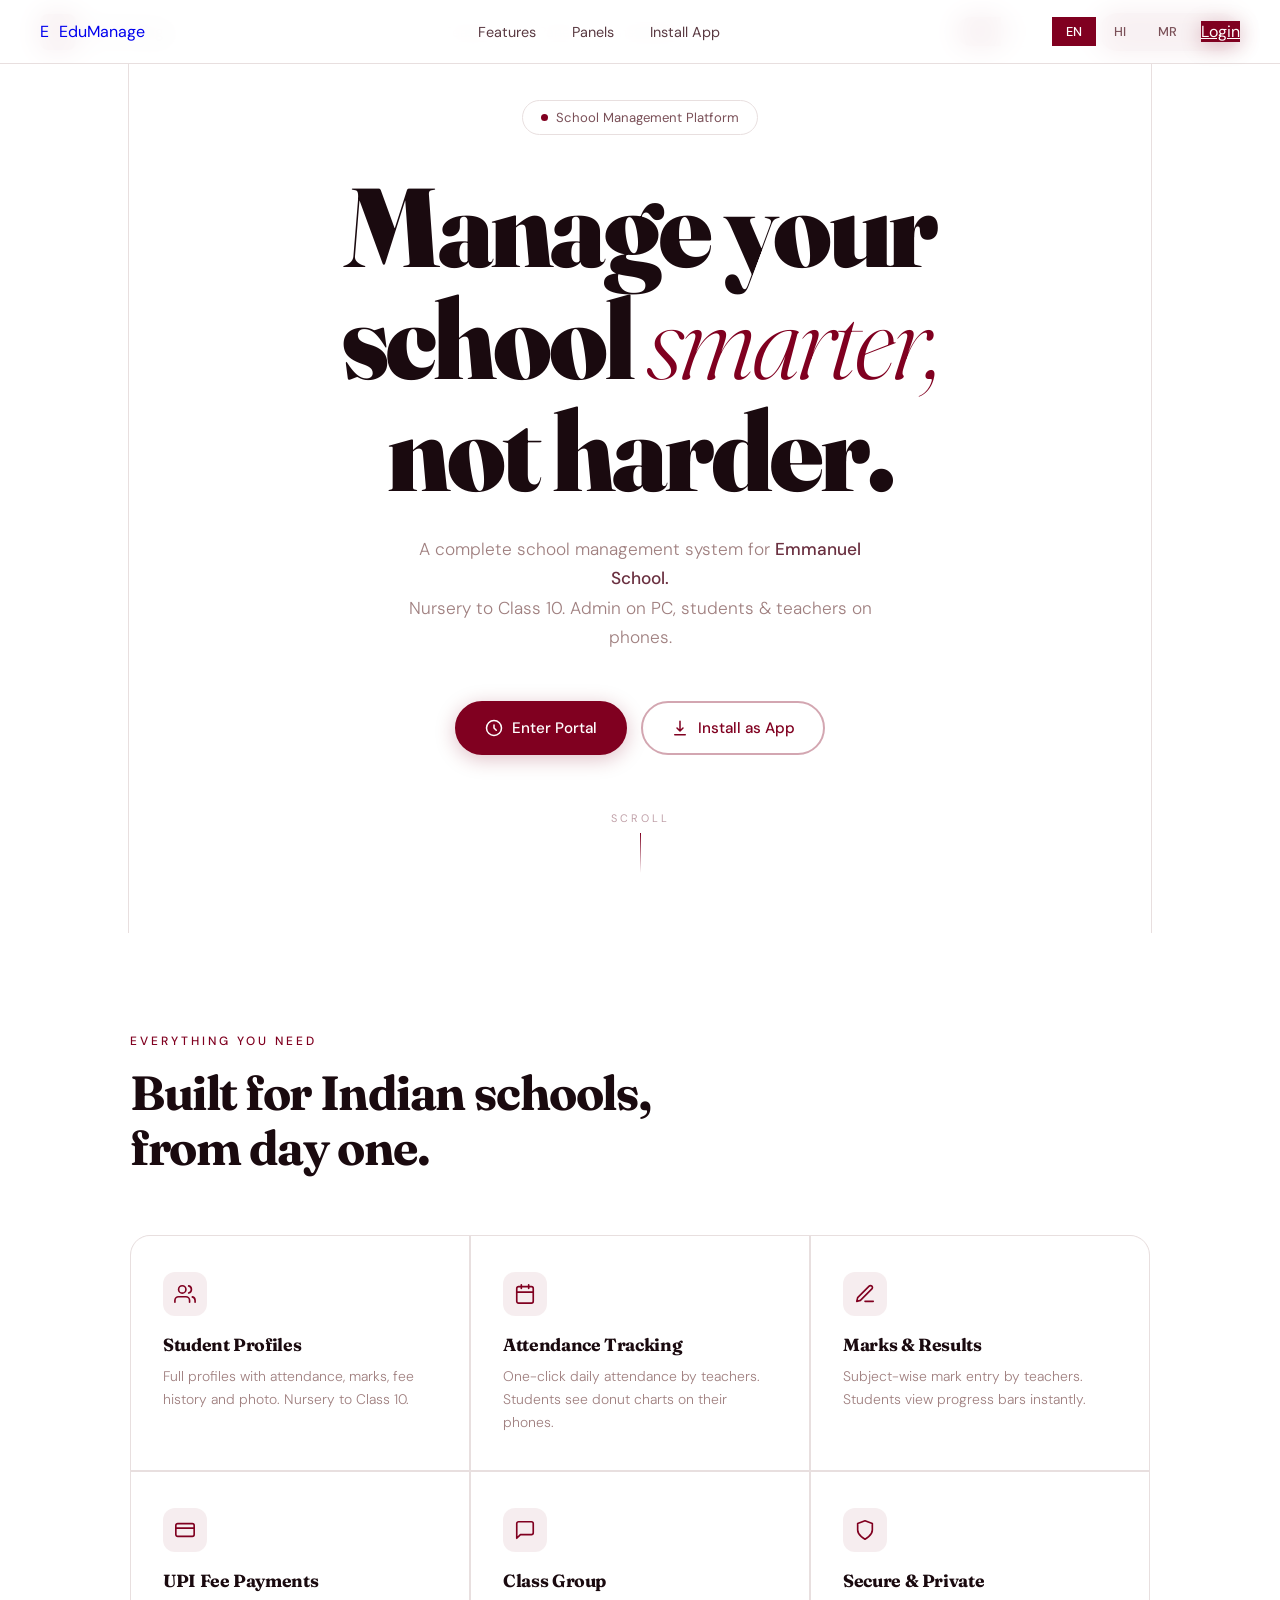
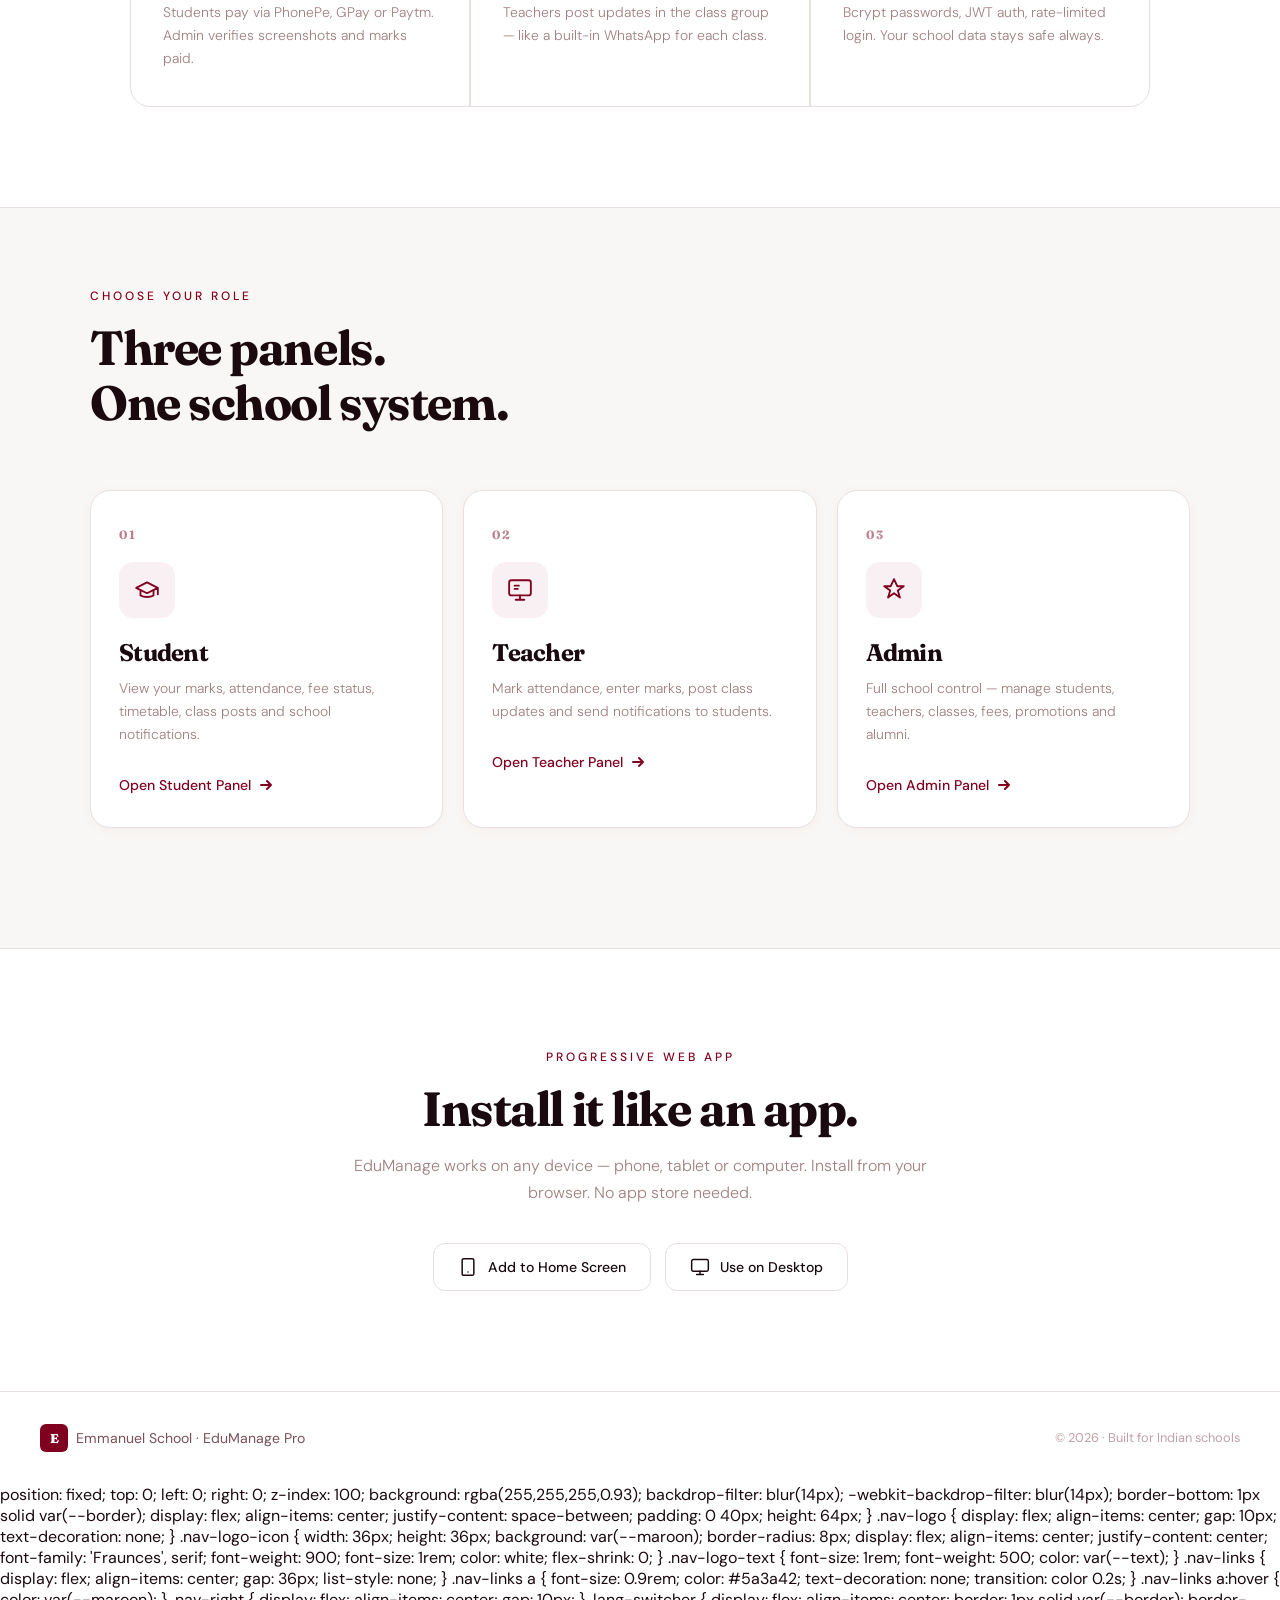
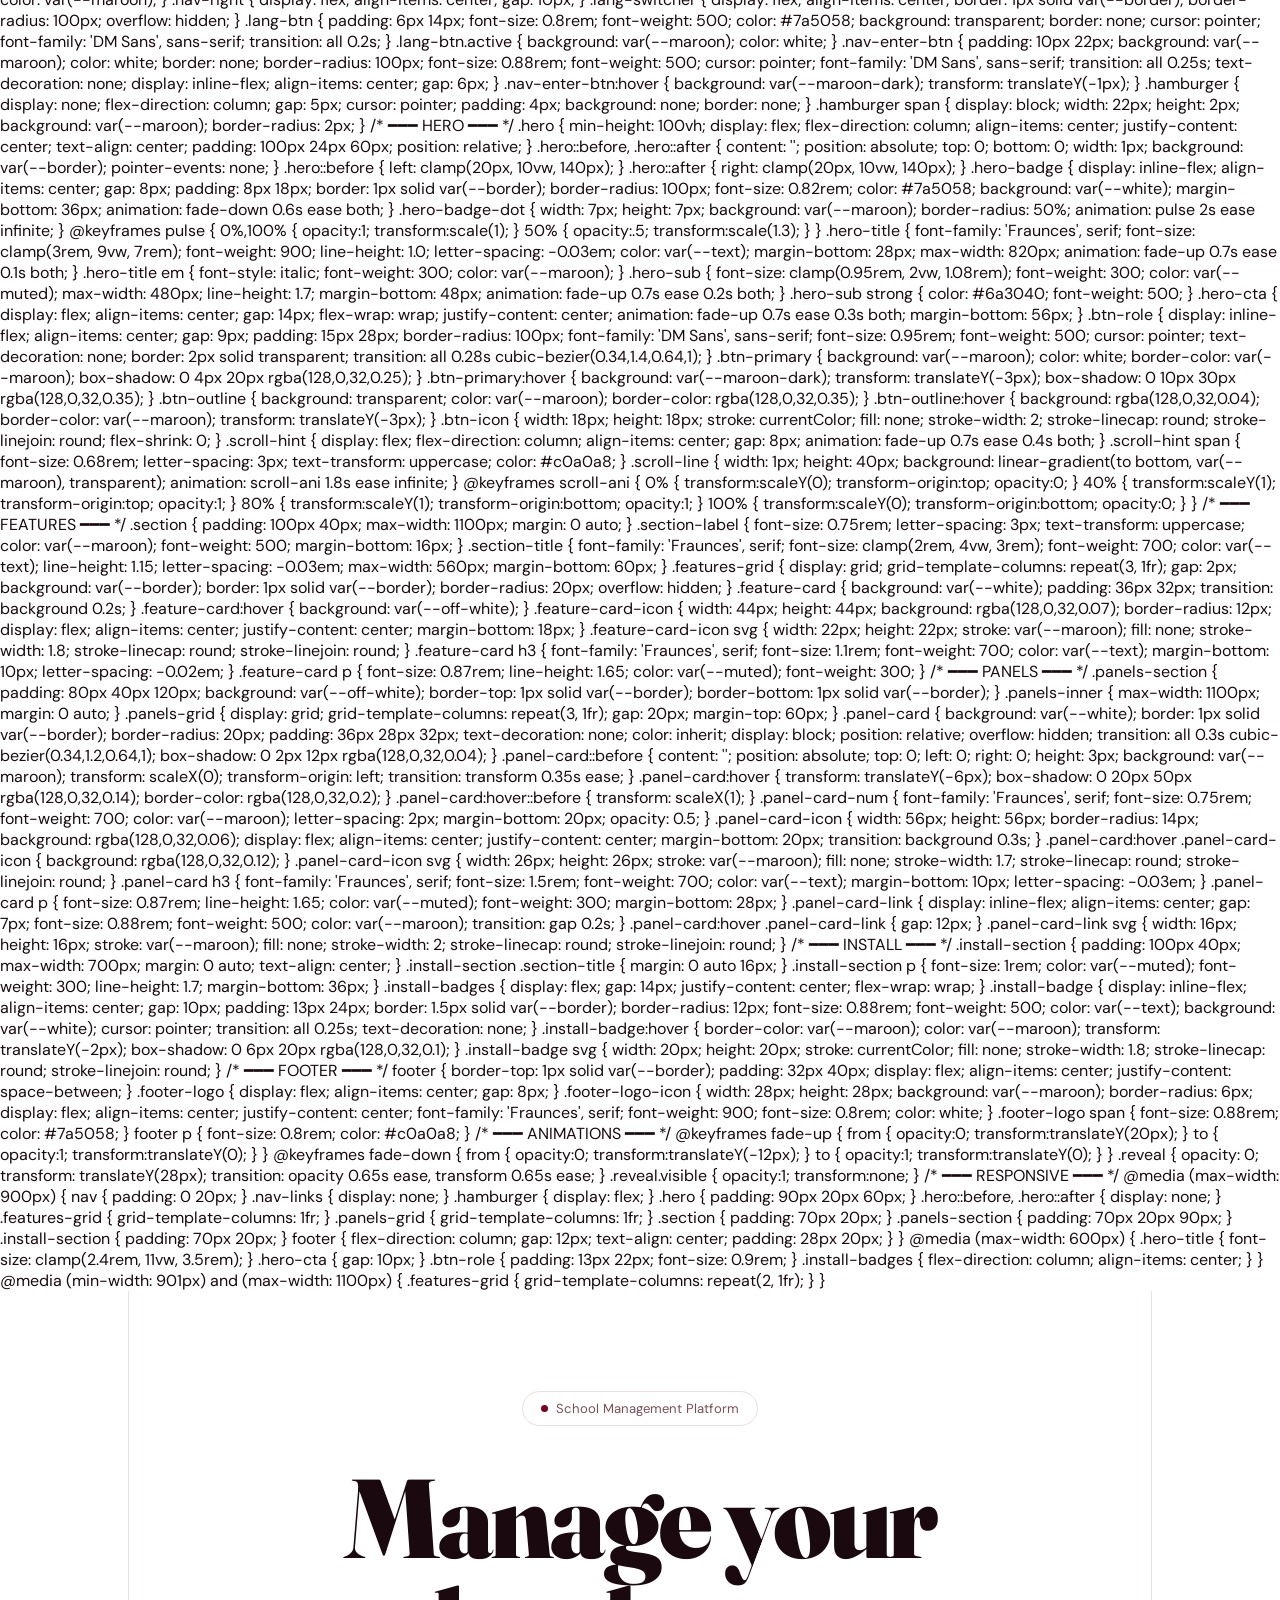
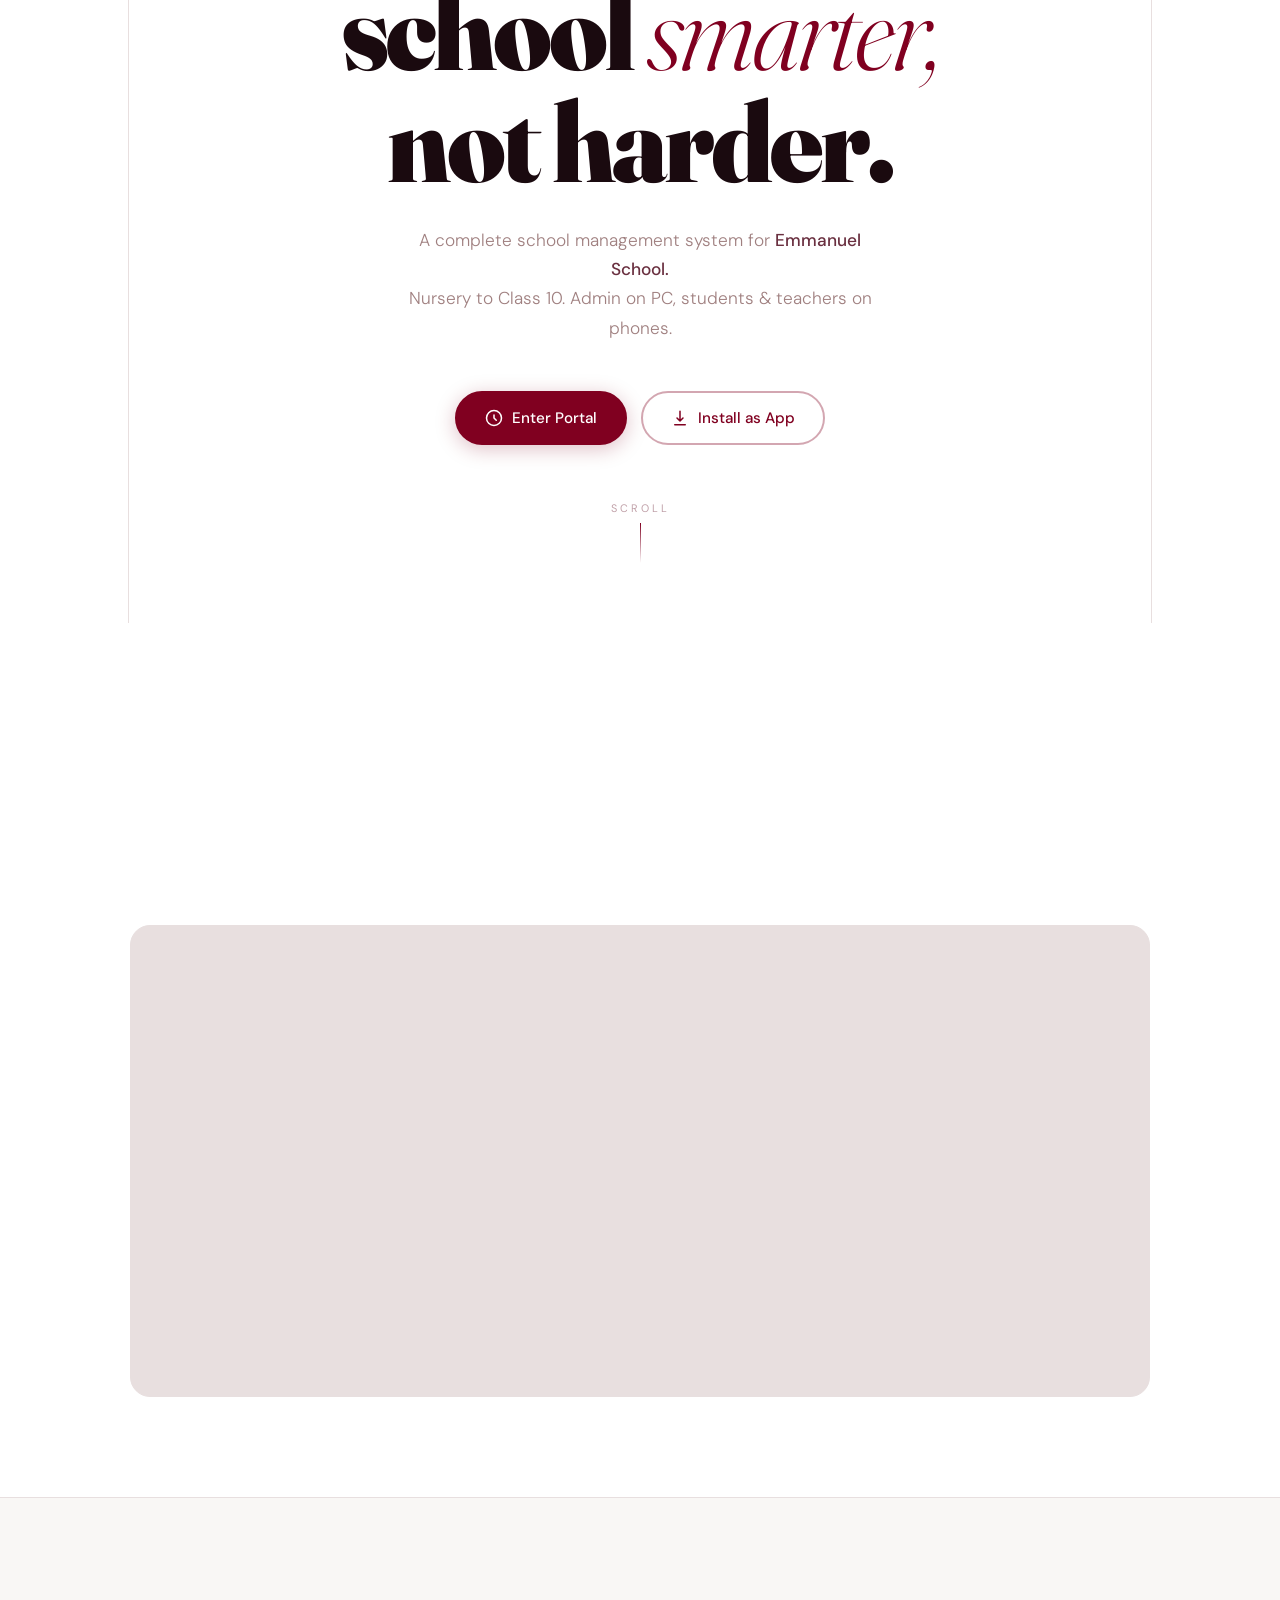
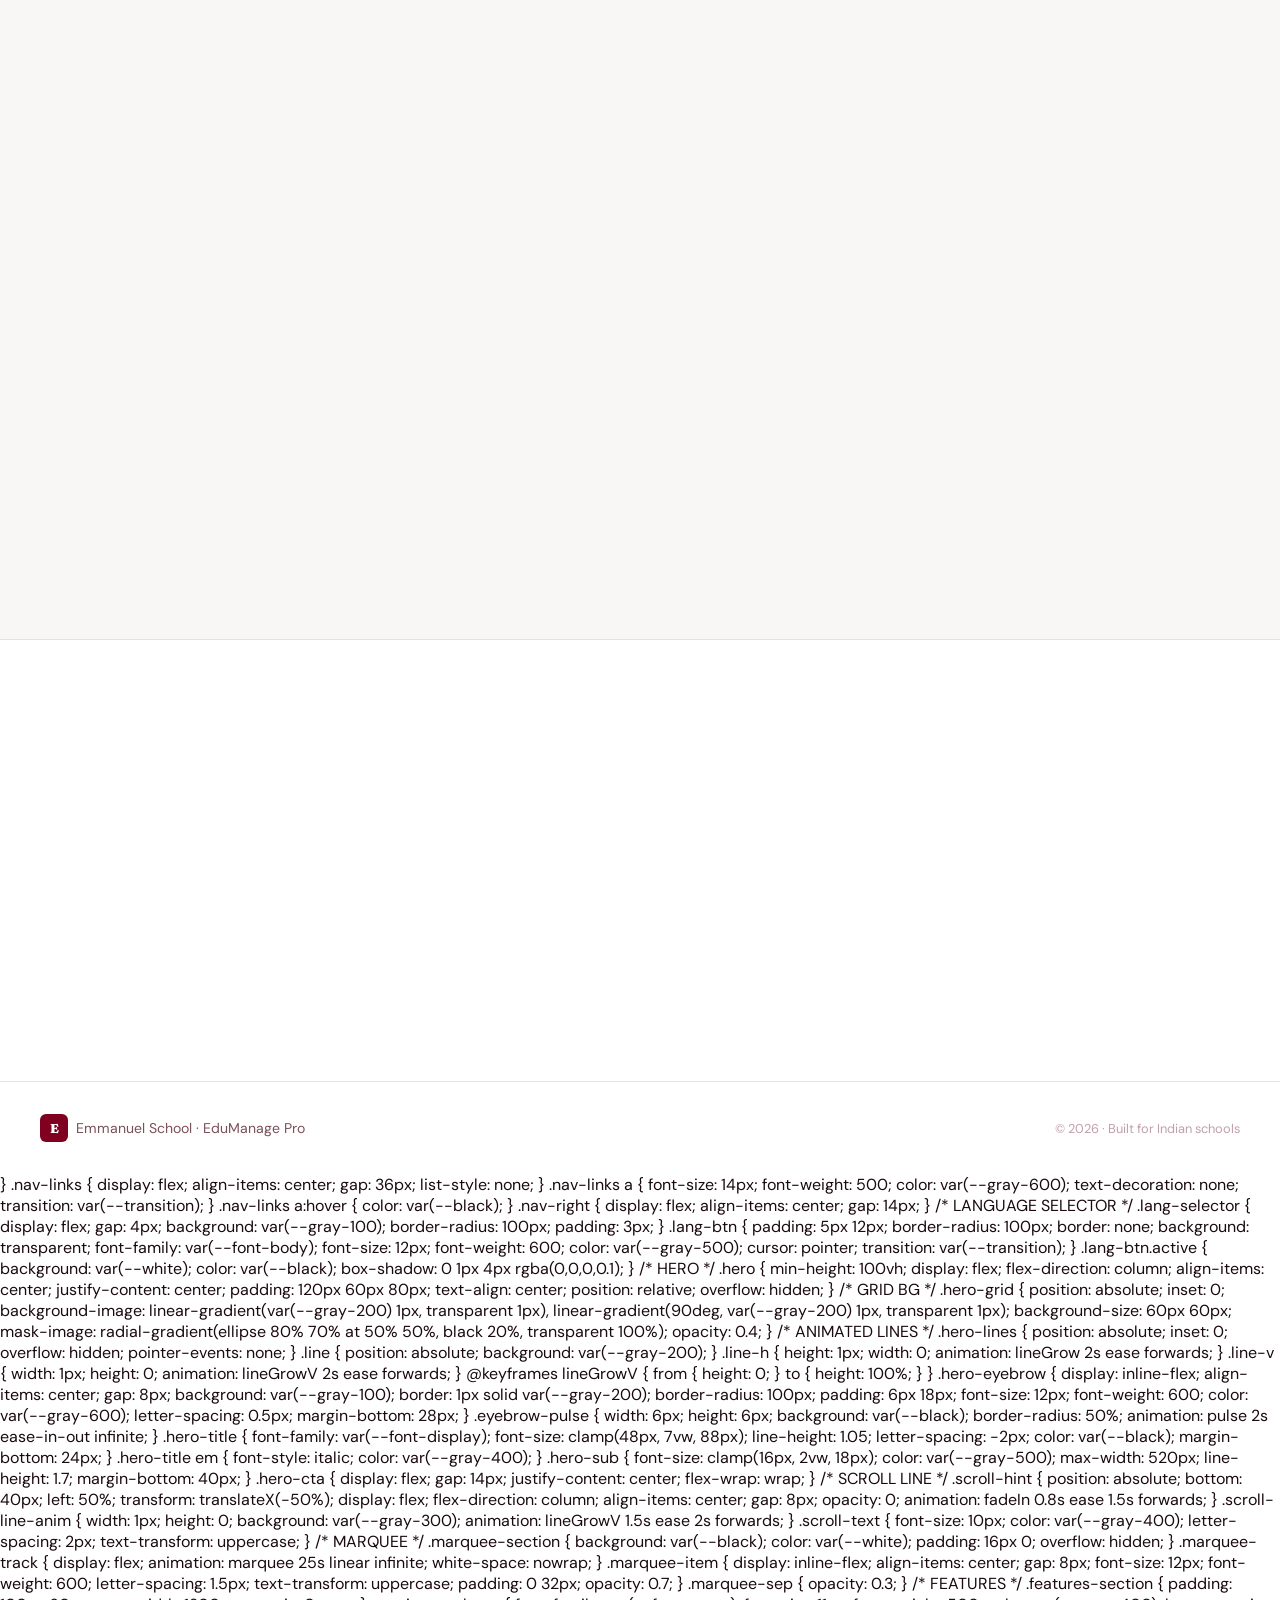
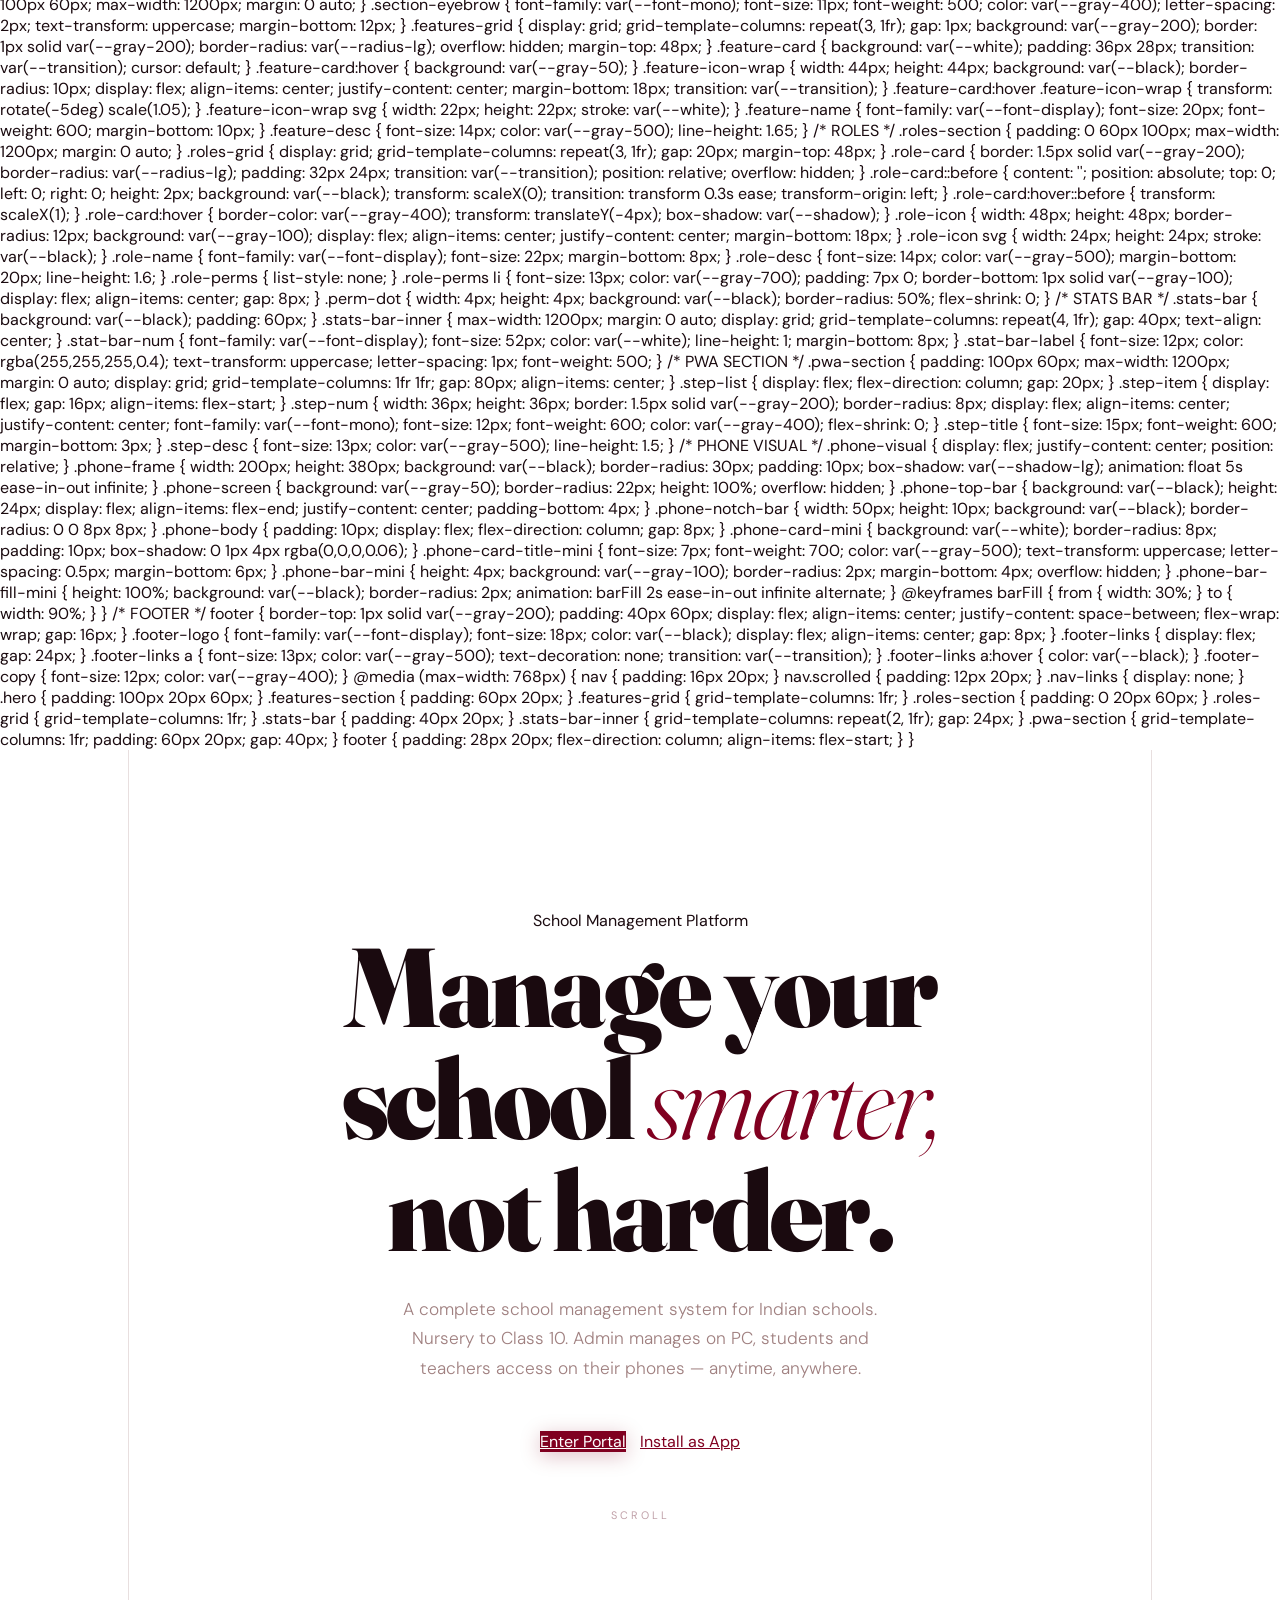
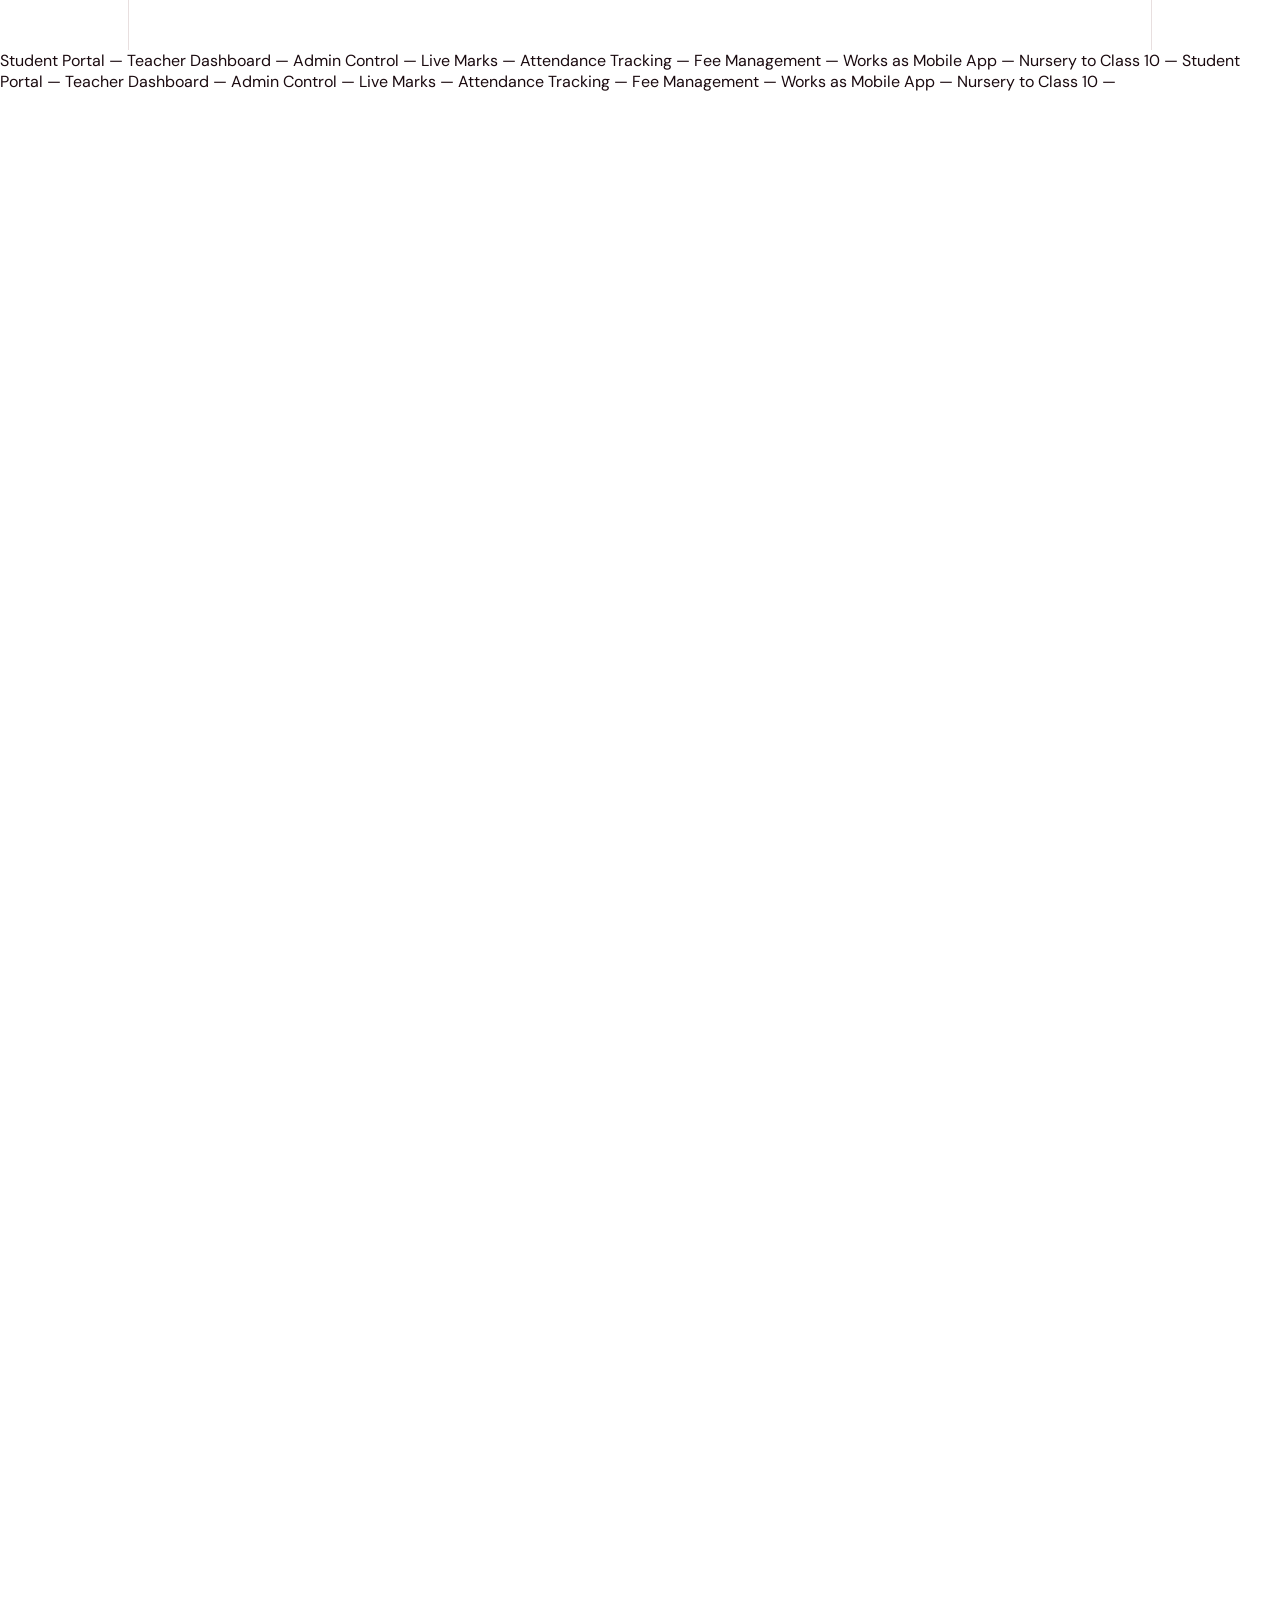
==== commit 37f52711: "Update index.html" ====
--- a/index.html
+++ b/index.html
@@ -35,6 +35,865 @@
     /* ━━━ NAV ━━━ */
     nav {
       position: fixed;
+      top: 0; left: 0; right: 0;
+      z-index: 100;
+      background: rgba(255,255,255,0.93);
+      backdrop-filter: blur(14px);
+      -webkit-backdrop-filter: blur(14px);
+      border-bottom: 1px solid var(--border);
+      display: flex;
+      align-items: center;
+      justify-content: space-between;
+      padding: 0 40px;
+      height: 64px;
+    }
+
+    .nav-logo {
+      display: flex;
+      align-items: center;
+      gap: 10px;
+      text-decoration: none;
+    }
+
+    .nav-logo-icon {
+      width: 36px; height: 36px;
+      background: var(--maroon);
+      border-radius: 8px;
+      display: flex;
+      align-items: center;
+      justify-content: center;
+      font-family: 'Fraunces', serif;
+      font-weight: 900;
+      font-size: 1rem;
+      color: white;
+      flex-shrink: 0;
+    }
+
+    .nav-logo-text {
+      font-size: 1rem;
+      font-weight: 500;
+      color: var(--text);
+    }
+
+    .nav-links {
+      display: flex;
+      align-items: center;
+      gap: 36px;
+      list-style: none;
+    }
+
+    .nav-links a {
+      font-size: 0.9rem;
+      color: #5a3a42;
+      text-decoration: none;
+      transition: color 0.2s;
+    }
+
+    .nav-links a:hover { color: var(--maroon); }
+
+    .nav-right {
+      display: flex;
+      align-items: center;
+      gap: 10px;
+    }
+
+    .lang-switcher {
+      display: flex;
+      align-items: center;
+      border: 1px solid var(--border);
+      border-radius: 100px;
+      overflow: hidden;
+    }
+
+    .lang-btn {
+      padding: 6px 14px;
+      font-size: 0.8rem;
+      font-weight: 500;
+      color: #7a5058;
+      background: transparent;
+      border: none;
+      cursor: pointer;
+      font-family: 'DM Sans', sans-serif;
+      transition: all 0.2s;
+    }
+
+    .lang-btn.active { background: var(--maroon); color: white; }
+
+    .nav-enter-btn {
+      padding: 10px 22px;
+      background: var(--maroon);
+      color: white;
+      border: none;
+      border-radius: 100px;
+      font-size: 0.88rem;
+      font-weight: 500;
+      cursor: pointer;
+      font-family: 'DM Sans', sans-serif;
+      transition: all 0.25s;
+      text-decoration: none;
+      display: inline-flex;
+      align-items: center;
+      gap: 6px;
+    }
+
+    .nav-enter-btn:hover { background: var(--maroon-dark); transform: translateY(-1px); }
+
+    .hamburger {
+      display: none;
+      flex-direction: column;
+      gap: 5px;
+      cursor: pointer;
+      padding: 4px;
+      background: none;
+      border: none;
+    }
+
+    .hamburger span {
+      display: block;
+      width: 22px; height: 2px;
+      background: var(--maroon);
+      border-radius: 2px;
+    }
+
+    /* ━━━ HERO ━━━ */
+    .hero {
+      min-height: 100vh;
+      display: flex;
+      flex-direction: column;
+      align-items: center;
+      justify-content: center;
+      text-align: center;
+      padding: 100px 24px 60px;
+      position: relative;
+    }
+
+    .hero::before, .hero::after {
+      content: '';
+      position: absolute;
+      top: 0; bottom: 0;
+      width: 1px;
+      background: var(--border);
+      pointer-events: none;
+    }
+
+    .hero::before { left: clamp(20px, 10vw, 140px); }
+    .hero::after  { right: clamp(20px, 10vw, 140px); }
+
+    .hero-badge {
+      display: inline-flex;
+      align-items: center;
+      gap: 8px;
+      padding: 8px 18px;
+      border: 1px solid var(--border);
+      border-radius: 100px;
+      font-size: 0.82rem;
+      color: #7a5058;
+      background: var(--white);
+      margin-bottom: 36px;
+      animation: fade-down 0.6s ease both;
+    }
+
+    .hero-badge-dot {
+      width: 7px; height: 7px;
+      background: var(--maroon);
+      border-radius: 50%;
+      animation: pulse 2s ease infinite;
+    }
+
+    @keyframes pulse {
+      0%,100% { opacity:1; transform:scale(1); }
+      50%      { opacity:.5; transform:scale(1.3); }
+    }
+
+    .hero-title {
+      font-family: 'Fraunces', serif;
+      font-size: clamp(3rem, 9vw, 7rem);
+      font-weight: 900;
+      line-height: 1.0;
+      letter-spacing: -0.03em;
+      color: var(--text);
+      margin-bottom: 28px;
+      max-width: 820px;
+      animation: fade-up 0.7s ease 0.1s both;
+    }
+
+    .hero-title em {
+      font-style: italic;
+      font-weight: 300;
+      color: var(--maroon);
+    }
+
+    .hero-sub {
+      font-size: clamp(0.95rem, 2vw, 1.08rem);
+      font-weight: 300;
+      color: var(--muted);
+      max-width: 480px;
+      line-height: 1.7;
+      margin-bottom: 48px;
+      animation: fade-up 0.7s ease 0.2s both;
+    }
+
+    .hero-sub strong { color: #6a3040; font-weight: 500; }
+
+    .hero-cta {
+      display: flex;
+      align-items: center;
+      gap: 14px;
+      flex-wrap: wrap;
+      justify-content: center;
+      animation: fade-up 0.7s ease 0.3s both;
+      margin-bottom: 56px;
+    }
+
+    .btn-role {
+      display: inline-flex;
+      align-items: center;
+      gap: 9px;
+      padding: 15px 28px;
+      border-radius: 100px;
+      font-family: 'DM Sans', sans-serif;
+      font-size: 0.95rem;
+      font-weight: 500;
+      cursor: pointer;
+      text-decoration: none;
+      border: 2px solid transparent;
+      transition: all 0.28s cubic-bezier(0.34,1.4,0.64,1);
+    }
+
+    .btn-primary {
+      background: var(--maroon);
+      color: white;
+      border-color: var(--maroon);
+      box-shadow: 0 4px 20px rgba(128,0,32,0.25);
+    }
+
+    .btn-primary:hover {
+      background: var(--maroon-dark);
+      transform: translateY(-3px);
+      box-shadow: 0 10px 30px rgba(128,0,32,0.35);
+    }
+
+    .btn-outline {
+      background: transparent;
+      color: var(--maroon);
+      border-color: rgba(128,0,32,0.35);
+    }
+
+    .btn-outline:hover {
+      background: rgba(128,0,32,0.04);
+      border-color: var(--maroon);
+      transform: translateY(-3px);
+    }
+
+    .btn-icon {
+      width: 18px; height: 18px;
+      stroke: currentColor;
+      fill: none;
+      stroke-width: 2;
+      stroke-linecap: round;
+      stroke-linejoin: round;
+      flex-shrink: 0;
+    }
+
+    .scroll-hint {
+      display: flex;
+      flex-direction: column;
+      align-items: center;
+      gap: 8px;
+      animation: fade-up 0.7s ease 0.4s both;
+    }
+
+    .scroll-hint span {
+      font-size: 0.68rem;
+      letter-spacing: 3px;
+      text-transform: uppercase;
+      color: #c0a0a8;
+    }
+
+    .scroll-line {
+      width: 1px; height: 40px;
+      background: linear-gradient(to bottom, var(--maroon), transparent);
+      animation: scroll-ani 1.8s ease infinite;
+    }
+
+    @keyframes scroll-ani {
+      0%   { transform:scaleY(0); transform-origin:top; opacity:0; }
+      40%  { transform:scaleY(1); transform-origin:top; opacity:1; }
+      80%  { transform:scaleY(1); transform-origin:bottom; opacity:1; }
+      100% { transform:scaleY(0); transform-origin:bottom; opacity:0; }
+    }
+
+    /* ━━━ FEATURES ━━━ */
+    .section {
+      padding: 100px 40px;
+      max-width: 1100px;
+      margin: 0 auto;
+    }
+
+    .section-label {
+      font-size: 0.75rem;
+      letter-spacing: 3px;
+      text-transform: uppercase;
+      color: var(--maroon);
+      font-weight: 500;
+      margin-bottom: 16px;
+    }
+
+    .section-title {
+      font-family: 'Fraunces', serif;
+      font-size: clamp(2rem, 4vw, 3rem);
+      font-weight: 700;
+      color: var(--text);
+      line-height: 1.15;
+      letter-spacing: -0.03em;
+      max-width: 560px;
+      margin-bottom: 60px;
+    }
+
+    .features-grid {
+      display: grid;
+      grid-template-columns: repeat(3, 1fr);
+      gap: 2px;
+      background: var(--border);
+      border: 1px solid var(--border);
+      border-radius: 20px;
+      overflow: hidden;
+    }
+
+    .feature-card {
+      background: var(--white);
+      padding: 36px 32px;
+      transition: background 0.2s;
+    }
+
+    .feature-card:hover { background: var(--off-white); }
+
+    .feature-card-icon {
+      width: 44px; height: 44px;
+      background: rgba(128,0,32,0.07);
+      border-radius: 12px;
+      display: flex;
+      align-items: center;
+      justify-content: center;
+      margin-bottom: 18px;
+    }
+
+    .feature-card-icon svg {
+      width: 22px; height: 22px;
+      stroke: var(--maroon);
+      fill: none;
+      stroke-width: 1.8;
+      stroke-linecap: round;
+      stroke-linejoin: round;
+    }
+
+    .feature-card h3 {
+      font-family: 'Fraunces', serif;
+      font-size: 1.1rem;
+      font-weight: 700;
+      color: var(--text);
+      margin-bottom: 10px;
+      letter-spacing: -0.02em;
+    }
+
+    .feature-card p {
+      font-size: 0.87rem;
+      line-height: 1.65;
+      color: var(--muted);
+      font-weight: 300;
+    }
+
+    /* ━━━ PANELS ━━━ */
+    .panels-section {
+      padding: 80px 40px 120px;
+      background: var(--off-white);
+      border-top: 1px solid var(--border);
+      border-bottom: 1px solid var(--border);
+    }
+
+    .panels-inner { max-width: 1100px; margin: 0 auto; }
+
+    .panels-grid {
+      display: grid;
+      grid-template-columns: repeat(3, 1fr);
+      gap: 20px;
+      margin-top: 60px;
+    }
+
+    .panel-card {
+      background: var(--white);
+      border: 1px solid var(--border);
+      border-radius: 20px;
+      padding: 36px 28px 32px;
+      text-decoration: none;
+      color: inherit;
+      display: block;
+      position: relative;
+      overflow: hidden;
+      transition: all 0.3s cubic-bezier(0.34,1.2,0.64,1);
+      box-shadow: 0 2px 12px rgba(128,0,32,0.04);
+    }
+
+    .panel-card::before {
+      content: '';
+      position: absolute;
+      top: 0; left: 0; right: 0;
+      height: 3px;
+      background: var(--maroon);
+      transform: scaleX(0);
+      transform-origin: left;
+      transition: transform 0.35s ease;
+    }
+
+    .panel-card:hover {
+      transform: translateY(-6px);
+      box-shadow: 0 20px 50px rgba(128,0,32,0.14);
+      border-color: rgba(128,0,32,0.2);
+    }
+
+    .panel-card:hover::before { transform: scaleX(1); }
+
+    .panel-card-num {
+      font-family: 'Fraunces', serif;
+      font-size: 0.75rem;
+      font-weight: 700;
+      color: var(--maroon);
+      letter-spacing: 2px;
+      margin-bottom: 20px;
+      opacity: 0.5;
+    }
+
+    .panel-card-icon {
+      width: 56px; height: 56px;
+      border-radius: 14px;
+      background: rgba(128,0,32,0.06);
+      display: flex;
+      align-items: center;
+      justify-content: center;
+      margin-bottom: 20px;
+      transition: background 0.3s;
+    }
+
+    .panel-card:hover .panel-card-icon { background: rgba(128,0,32,0.12); }
+
+    .panel-card-icon svg {
+      width: 26px; height: 26px;
+      stroke: var(--maroon);
+      fill: none;
+      stroke-width: 1.7;
+      stroke-linecap: round;
+      stroke-linejoin: round;
+    }
+
+    .panel-card h3 {
+      font-family: 'Fraunces', serif;
+      font-size: 1.5rem;
+      font-weight: 700;
+      color: var(--text);
+      margin-bottom: 10px;
+      letter-spacing: -0.03em;
+    }
+
+    .panel-card p {
+      font-size: 0.87rem;
+      line-height: 1.65;
+      color: var(--muted);
+      font-weight: 300;
+      margin-bottom: 28px;
+    }
+
+    .panel-card-link {
+      display: inline-flex;
+      align-items: center;
+      gap: 7px;
+      font-size: 0.88rem;
+      font-weight: 500;
+      color: var(--maroon);
+      transition: gap 0.2s;
+    }
+
+    .panel-card:hover .panel-card-link { gap: 12px; }
+
+    .panel-card-link svg {
+      width: 16px; height: 16px;
+      stroke: var(--maroon);
+      fill: none;
+      stroke-width: 2;
+      stroke-linecap: round;
+      stroke-linejoin: round;
+    }
+
+    /* ━━━ INSTALL ━━━ */
+    .install-section {
+      padding: 100px 40px;
+      max-width: 700px;
+      margin: 0 auto;
+      text-align: center;
+    }
+
+    .install-section .section-title { margin: 0 auto 16px; }
+
+    .install-section p {
+      font-size: 1rem;
+      color: var(--muted);
+      font-weight: 300;
+      line-height: 1.7;
+      margin-bottom: 36px;
+    }
+
+    .install-badges {
+      display: flex;
+      gap: 14px;
+      justify-content: center;
+      flex-wrap: wrap;
+    }
+
+    .install-badge {
+      display: inline-flex;
+      align-items: center;
+      gap: 10px;
+      padding: 13px 24px;
+      border: 1.5px solid var(--border);
+      border-radius: 12px;
+      font-size: 0.88rem;
+      font-weight: 500;
+      color: var(--text);
+      background: var(--white);
+      cursor: pointer;
+      transition: all 0.25s;
+      text-decoration: none;
+    }
+
+    .install-badge:hover {
+      border-color: var(--maroon);
+      color: var(--maroon);
+      transform: translateY(-2px);
+      box-shadow: 0 6px 20px rgba(128,0,32,0.1);
+    }
+
+    .install-badge svg {
+      width: 20px; height: 20px;
+      stroke: currentColor;
+      fill: none;
+      stroke-width: 1.8;
+      stroke-linecap: round;
+      stroke-linejoin: round;
+    }
+
+    /* ━━━ FOOTER ━━━ */
+    footer {
+      border-top: 1px solid var(--border);
+      padding: 32px 40px;
+      display: flex;
+      align-items: center;
+      justify-content: space-between;
+    }
+
+    .footer-logo {
+      display: flex;
+      align-items: center;
+      gap: 8px;
+    }
+
+    .footer-logo-icon {
+      width: 28px; height: 28px;
+      background: var(--maroon);
+      border-radius: 6px;
+      display: flex;
+      align-items: center;
+      justify-content: center;
+      font-family: 'Fraunces', serif;
+      font-weight: 900;
+      font-size: 0.8rem;
+      color: white;
+    }
+
+    .footer-logo span { font-size: 0.88rem; color: #7a5058; }
+
+    footer p { font-size: 0.8rem; color: #c0a0a8; }
+
+    /* ━━━ ANIMATIONS ━━━ */
+    @keyframes fade-up {
+      from { opacity:0; transform:translateY(20px); }
+      to   { opacity:1; transform:translateY(0); }
+    }
+
+    @keyframes fade-down {
+      from { opacity:0; transform:translateY(-12px); }
+      to   { opacity:1; transform:translateY(0); }
+    }
+
+    .reveal {
+      opacity: 0;
+      transform: translateY(28px);
+      transition: opacity 0.65s ease, transform 0.65s ease;
+    }
+
+    .reveal.visible { opacity:1; transform:none; }
+
+    /* ━━━ RESPONSIVE ━━━ */
+    @media (max-width: 900px) {
+      nav { padding: 0 20px; }
+      .nav-links { display: none; }
+      .hamburger { display: flex; }
+      .hero { padding: 90px 20px 60px; }
+      .hero::before, .hero::after { display: none; }
+      .features-grid { grid-template-columns: 1fr; }
+      .panels-grid   { grid-template-columns: 1fr; }
+      .section { padding: 70px 20px; }
+      .panels-section { padding: 70px 20px 90px; }
+      .install-section { padding: 70px 20px; }
+      footer { flex-direction: column; gap: 12px; text-align: center; padding: 28px 20px; }
+    }
+
+    @media (max-width: 600px) {
+      .hero-title { font-size: clamp(2.4rem, 11vw, 3.5rem); }
+      .hero-cta { gap: 10px; }
+      .btn-role { padding: 13px 22px; font-size: 0.9rem; }
+      .install-badges { flex-direction: column; align-items: center; }
+    }
+
+    @media (min-width: 901px) and (max-width: 1100px) {
+      .features-grid { grid-template-columns: repeat(2, 1fr); }
+    }
+  </style>
+</head>
+<body>
+
+<!-- NAV -->
+<nav>
+  <a class="nav-logo" href="#">
+    <div class="nav-logo-icon">E</div>
+    <span class="nav-logo-text">EduManage</span>
+  </a>
+
+  <ul class="nav-links">
+    <li><a href="#features">Features</a></li>
+    <li><a href="#panels">Panels</a></li>
+    <li><a href="#install">Install App</a></li>
+  </ul>
+
+  <div class="nav-right">
+    <div class="lang-switcher">
+      <button class="lang-btn active" onclick="setLang(this)">EN</button>
+      <button class="lang-btn" onclick="setLang(this)">HI</button>
+      <button class="lang-btn" onclick="setLang(this)">MR</button>
+    </div>
+    <a href="#panels" class="nav-enter-btn">
+      Enter Portal
+      <svg width="14" height="14" viewBox="0 0 16 16" fill="none" stroke="currentColor" stroke-width="2" stroke-linecap="round" stroke-linejoin="round"><path d="M3 8h10M9 4l4 4-4 4"/></svg>
+    </a>
+    <button class="hamburger" onclick="document.getElementById('panels').scrollIntoView({behavior:'smooth'})">
+      <span></span><span></span><span></span>
+    </button>
+  </div>
+</nav>
+
+<!-- HERO -->
+<section class="hero">
+  <div class="hero-badge">
+    <span class="hero-badge-dot"></span>
+    School Management Platform
+  </div>
+
+  <h1 class="hero-title">
+    Manage your<br>school <em>smarter,</em><br>not harder.
+  </h1>
+
+  <p class="hero-sub">
+    A complete school management system for <strong>Emmanuel School.</strong><br>
+    Nursery to Class&nbsp;10. Admin on PC, students &amp; teachers on phones.
+  </p>
+
+  <div class="hero-cta">
+    <a href="#panels" class="btn-role btn-primary">
+      <svg class="btn-icon" viewBox="0 0 24 24"><circle cx="12" cy="12" r="10"/><path d="M12 8v4l3 3"/></svg>
+      Enter Portal
+    </a>
+    <a href="#install" class="btn-role btn-outline">
+      <svg class="btn-icon" viewBox="0 0 24 24"><path d="M12 3v13M8 12l4 4 4-4"/><path d="M5 21h14"/></svg>
+      Install as App
+    </a>
+  </div>
+
+  <div class="scroll-hint">
+    <span>Scroll</span>
+    <div class="scroll-line"></div>
+  </div>
+</section>
+
+<!-- FEATURES -->
+<section id="features" class="section">
+  <div class="section-label reveal">Everything you need</div>
+  <h2 class="section-title reveal">Built for Indian schools, from day&nbsp;one.</h2>
+
+  <div class="features-grid">
+    <div class="feature-card reveal">
+      <div class="feature-card-icon">
+        <svg viewBox="0 0 24 24"><path d="M17 21v-2a4 4 0 0 0-4-4H5a4 4 0 0 0-4 4v2"/><circle cx="9" cy="7" r="4"/><path d="M23 21v-2a4 4 0 0 0-3-3.87"/><path d="M16 3.13a4 4 0 0 1 0 7.75"/></svg>
+      </div>
+      <h3>Student Profiles</h3>
+      <p>Full profiles with attendance, marks, fee history and photo. Nursery to Class 10.</p>
+    </div>
+    <div class="feature-card reveal">
+      <div class="feature-card-icon">
+        <svg viewBox="0 0 24 24"><rect x="3" y="4" width="18" height="18" rx="2"/><path d="M16 2v4M8 2v4M3 10h18"/></svg>
+      </div>
+      <h3>Attendance Tracking</h3>
+      <p>One-click daily attendance by teachers. Students see donut charts on their phones.</p>
+    </div>
+    <div class="feature-card reveal">
+      <div class="feature-card-icon">
+        <svg viewBox="0 0 24 24"><path d="M12 20h9"/><path d="M16.5 3.5a2.121 2.121 0 0 1 3 3L7 19l-4 1 1-4L16.5 3.5z"/></svg>
+      </div>
+      <h3>Marks &amp; Results</h3>
+      <p>Subject-wise mark entry by teachers. Students view progress bars instantly.</p>
+    </div>
+    <div class="feature-card reveal">
+      <div class="feature-card-icon">
+        <svg viewBox="0 0 24 24"><rect x="2" y="5" width="20" height="14" rx="2"/><path d="M2 10h20"/></svg>
+      </div>
+      <h3>UPI Fee Payments</h3>
+      <p>Students pay via PhonePe, GPay or Paytm. Admin verifies screenshots and marks paid.</p>
+    </div>
+    <div class="feature-card reveal">
+      <div class="feature-card-icon">
+        <svg viewBox="0 0 24 24"><path d="M21 15a2 2 0 0 1-2 2H7l-4 4V5a2 2 0 0 1 2-2h14a2 2 0 0 1 2 2z"/></svg>
+      </div>
+      <h3>Class Group</h3>
+      <p>Teachers post updates in the class group — like a built-in WhatsApp for each class.</p>
+    </div>
+    <div class="feature-card reveal">
+      <div class="feature-card-icon">
+        <svg viewBox="0 0 24 24"><path d="M12 22s8-4 8-10V5l-8-3-8 3v7c0 6 8 10 8 10z"/></svg>
+      </div>
+      <h3>Secure &amp; Private</h3>
+      <p>Bcrypt passwords, JWT auth, rate-limited login. Your school data stays safe always.</p>
+    </div>
+  </div>
+</section>
+
+<!-- PANELS -->
+<section id="panels" class="panels-section">
+  <div class="panels-inner">
+    <div class="section-label reveal">Choose your role</div>
+    <h2 class="section-title reveal">Three panels.<br>One school system.</h2>
+
+    <div class="panels-grid">
+
+      <a href="student.html" class="panel-card reveal">
+        <div class="panel-card-num">01</div>
+        <div class="panel-card-icon">
+          <svg viewBox="0 0 24 24">
+            <path d="M22 10v6M2 10l10-5 10 5-10 5z"/>
+            <path d="M6 12v5c3.33 2 8.67 2 12 0v-5"/>
+          </svg>
+        </div>
+        <h3>Student</h3>
+        <p>View your marks, attendance, fee status, timetable, class posts and school notifications.</p>
+        <span class="panel-card-link">
+          Open Student Panel
+          <svg viewBox="0 0 16 16"><path d="M3 8h10M9 4l4 4-4 4"/></svg>
+        </span>
+      </a>
+
+      <a href="teacher.html" class="panel-card reveal">
+        <div class="panel-card-num">02</div>
+        <div class="panel-card-icon">
+          <svg viewBox="0 0 24 24">
+            <rect x="2" y="3" width="20" height="14" rx="2"/>
+            <path d="M8 21h8M12 17v4"/>
+            <path d="M7 8h4M7 11h3"/>
+          </svg>
+        </div>
+        <h3>Teacher</h3>
+        <p>Mark attendance, enter marks, post class updates and send notifications to students.</p>
+        <span class="panel-card-link">
+          Open Teacher Panel
+          <svg viewBox="0 0 16 16"><path d="M3 8h10M9 4l4 4-4 4"/></svg>
+        </span>
+      </a>
+
+      <a href="admin.html" class="panel-card reveal">
+        <div class="panel-card-num">03</div>
+        <div class="panel-card-icon">
+          <svg viewBox="0 0 24 24">
+            <path d="M12 2l3 6.5H21l-5.5 4 2 6.5L12 15l-5.5 4 2-6.5L3 8.5h6z"/>
+          </svg>
+        </div>
+        <h3>Admin</h3>
+        <p>Full school control — manage students, teachers, classes, fees, promotions and alumni.</p>
+        <span class="panel-card-link">
+          Open Admin Panel
+          <svg viewBox="0 0 16 16"><path d="M3 8h10M9 4l4 4-4 4"/></svg>
+        </span>
+      </a>
+
+    </div>
+  </div>
+</section>
+
+<!-- INSTALL -->
+<section id="install" class="install-section">
+  <div class="section-label reveal">Progressive Web App</div>
+  <h2 class="section-title reveal" style="text-align:center;max-width:100%">Install it like an app.</h2>
+  <p class="reveal">EduManage works on any device — phone, tablet or computer. Install from your browser. No app store needed.</p>
+  <div class="install-badges reveal">
+    <a href="#" class="install-badge" onclick="triggerInstall(event)">
+      <svg viewBox="0 0 24 24"><rect x="5" y="2" width="14" height="20" rx="2"/><path d="M12 18h.01"/></svg>
+      Add to Home Screen
+    </a>
+    <a href="#" class="install-badge">
+      <svg viewBox="0 0 24 24"><rect x="2" y="3" width="20" height="14" rx="2"/><path d="M8 21h8M12 17v4"/></svg>
+      Use on Desktop
+    </a>
+  </div>
+</section>
+
+<!-- FOOTER -->
+<footer>
+  <div class="footer-logo">
+    <div class="footer-logo-icon">E</div>
+    <span>Emmanuel School · EduManage Pro</span>
+  </div>
+  <p>© 2026 · Built for Indian schools</p>
+</footer>
+
+<script>
+  function setLang(btn) {
+    document.querySelectorAll('.lang-btn').forEach(b => b.classList.remove('active'));
+    btn.classList.add('active');
+  }
+
+  let deferredPrompt = null;
+  window.addEventListener('beforeinstallprompt', e => {
+    e.preventDefault();
+    deferredPrompt = e;
+  });
+
+  function triggerInstall(e) {
+    e.preventDefault();
+    if (deferredPrompt) {
+      deferredPrompt.prompt();
+      deferredPrompt.userChoice.then(() => { deferredPrompt = null; });
+    } else {
+      alert('To install: tap browser menu → "Add to Home Screen"');
+    }
+  }
+
+  const observer = new IntersectionObserver((entries) => {
+    entries.forEach((entry, i) => {
+      if (entry.isIntersecting) {
+        setTimeout(() => entry.target.classList.add('visible'), i * 80);
+        observer.unobserve(entry.target);
+      }
+    });
+  }, { threshold: 0.1 });
+
+  document.querySelectorAll('.reveal').forEach(el => observer.observe(el));
+</script>
+</body>
+</html>      position: fixed;
       top: 0; left: 0; right: 0;
       z-index: 100;
       background: rgba(255,255,255,0.93);
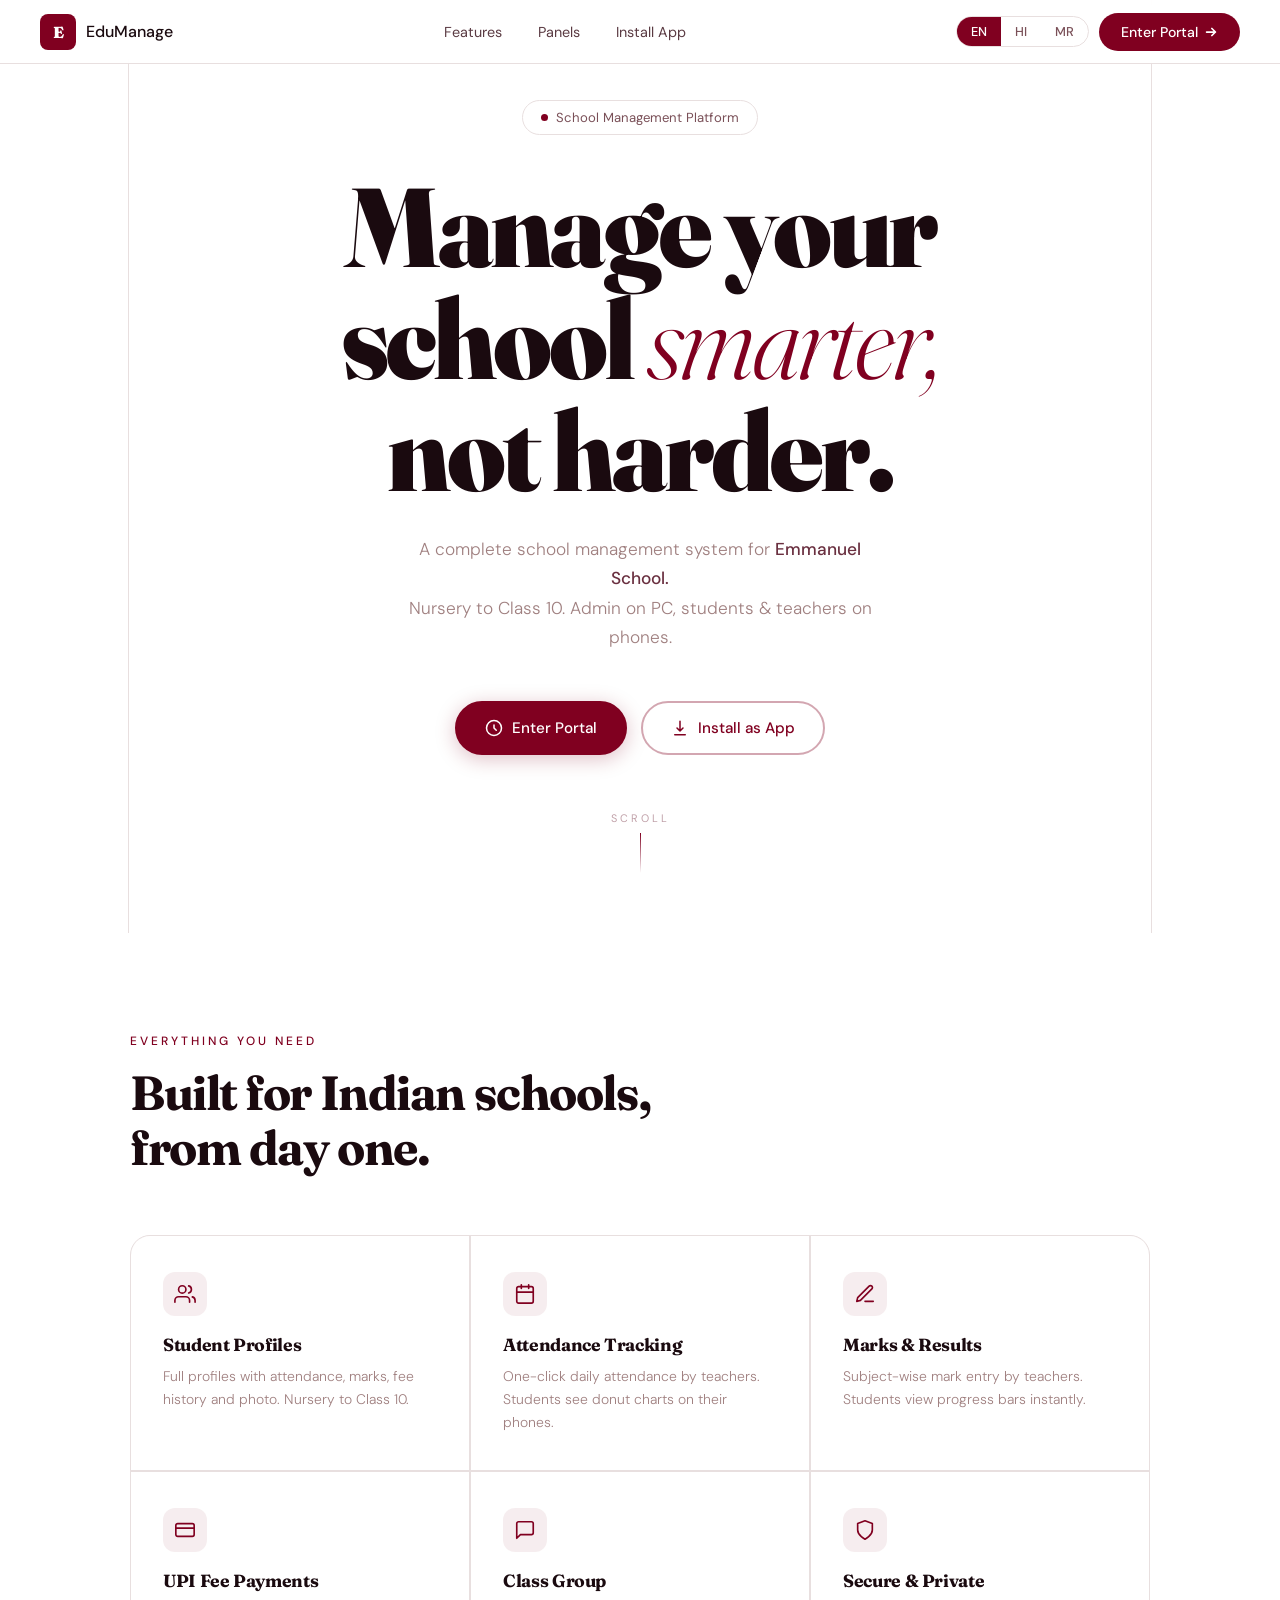
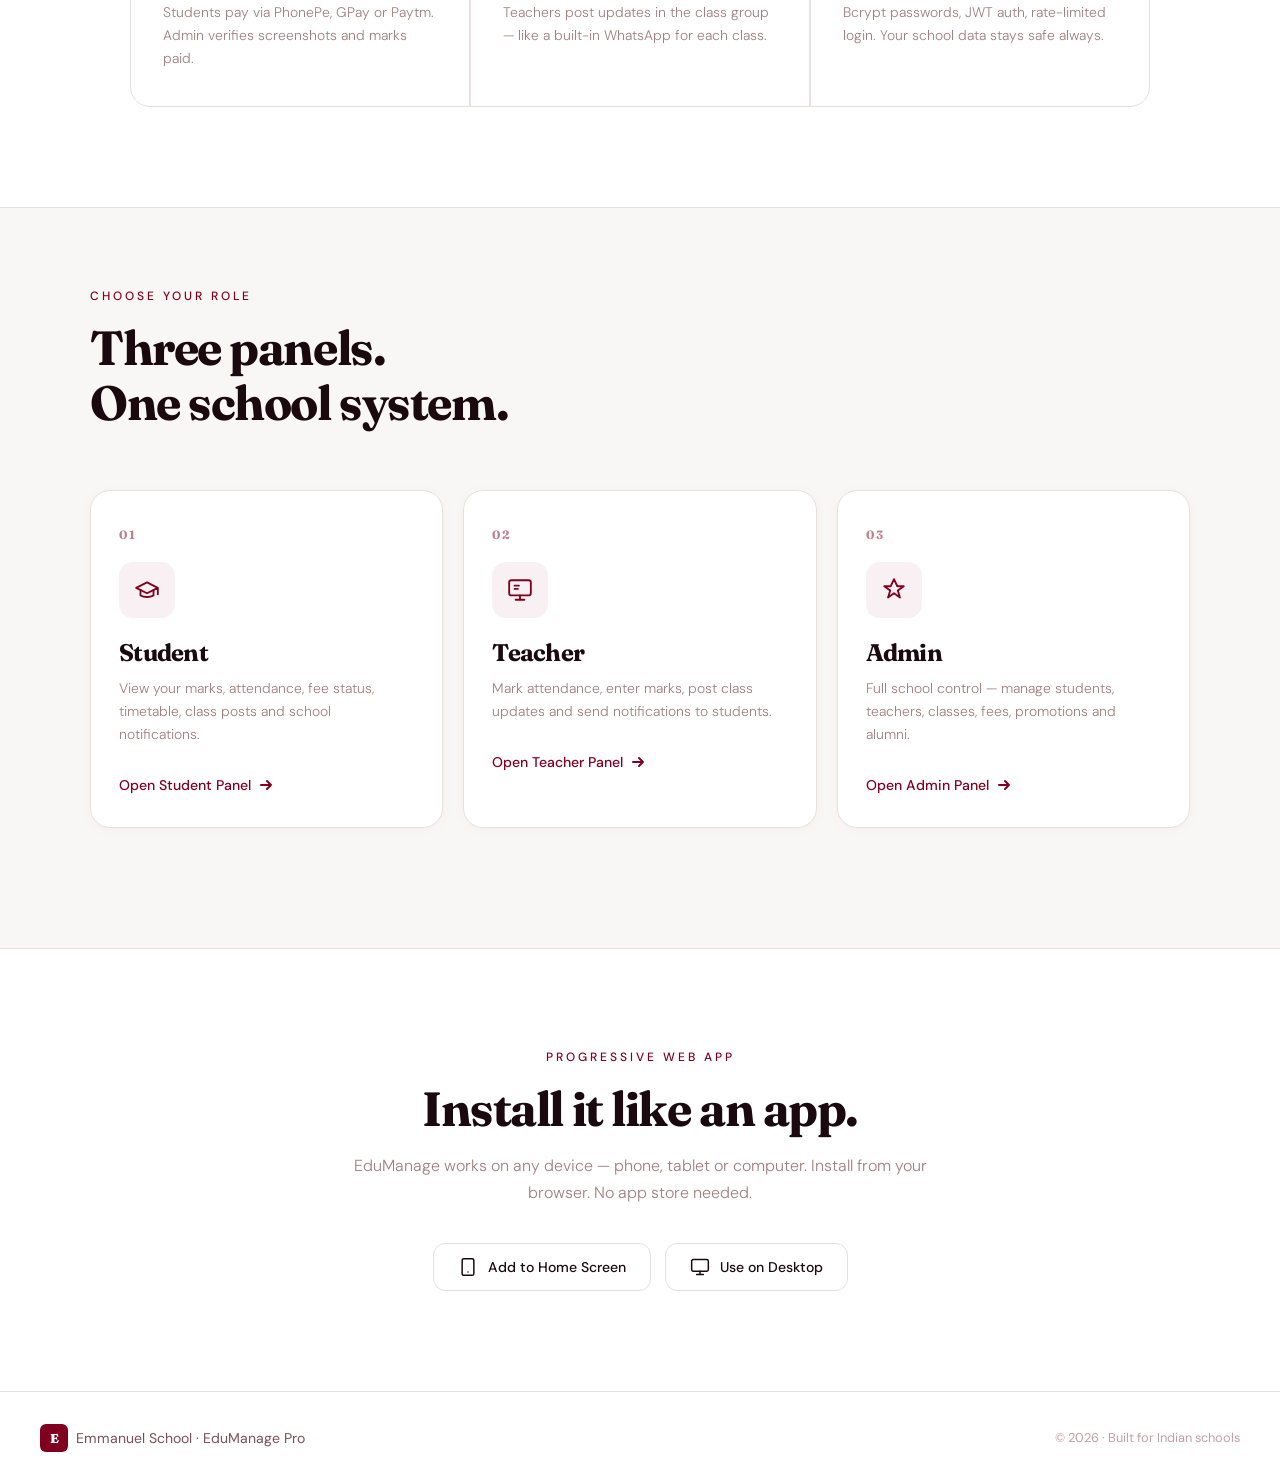
==== commit 5003cf6c: "Update fmt.Println message from 'Hello' to 'Goodbye'" ====
--- a/index.html
+++ b/index.html
@@ -893,2011 +893,4 @@
   document.querySelectorAll('.reveal').forEach(el => observer.observe(el));
 </script>
 </body>
-</html>      position: fixed;
-      top: 0; left: 0; right: 0;
-      z-index: 100;
-      background: rgba(255,255,255,0.93);
-      backdrop-filter: blur(14px);
-      -webkit-backdrop-filter: blur(14px);
-      border-bottom: 1px solid var(--border);
-      display: flex;
-      align-items: center;
-      justify-content: space-between;
-      padding: 0 40px;
-      height: 64px;
-    }
-
-    .nav-logo {
-      display: flex;
-      align-items: center;
-      gap: 10px;
-      text-decoration: none;
-    }
-
-    .nav-logo-icon {
-      width: 36px; height: 36px;
-      background: var(--maroon);
-      border-radius: 8px;
-      display: flex;
-      align-items: center;
-      justify-content: center;
-      font-family: 'Fraunces', serif;
-      font-weight: 900;
-      font-size: 1rem;
-      color: white;
-      flex-shrink: 0;
-    }
-
-    .nav-logo-text {
-      font-size: 1rem;
-      font-weight: 500;
-      color: var(--text);
-    }
-
-    .nav-links {
-      display: flex;
-      align-items: center;
-      gap: 36px;
-      list-style: none;
-    }
-
-    .nav-links a {
-      font-size: 0.9rem;
-      color: #5a3a42;
-      text-decoration: none;
-      transition: color 0.2s;
-    }
-
-    .nav-links a:hover { color: var(--maroon); }
-
-    .nav-right {
-      display: flex;
-      align-items: center;
-      gap: 10px;
-    }
-
-    .lang-switcher {
-      display: flex;
-      align-items: center;
-      border: 1px solid var(--border);
-      border-radius: 100px;
-      overflow: hidden;
-    }
-
-    .lang-btn {
-      padding: 6px 14px;
-      font-size: 0.8rem;
-      font-weight: 500;
-      color: #7a5058;
-      background: transparent;
-      border: none;
-      cursor: pointer;
-      font-family: 'DM Sans', sans-serif;
-      transition: all 0.2s;
-    }
-
-    .lang-btn.active { background: var(--maroon); color: white; }
-
-    .nav-enter-btn {
-      padding: 10px 22px;
-      background: var(--maroon);
-      color: white;
-      border: none;
-      border-radius: 100px;
-      font-size: 0.88rem;
-      font-weight: 500;
-      cursor: pointer;
-      font-family: 'DM Sans', sans-serif;
-      transition: all 0.25s;
-      text-decoration: none;
-      display: inline-flex;
-      align-items: center;
-      gap: 6px;
-    }
-
-    .nav-enter-btn:hover { background: var(--maroon-dark); transform: translateY(-1px); }
-
-    .hamburger {
-      display: none;
-      flex-direction: column;
-      gap: 5px;
-      cursor: pointer;
-      padding: 4px;
-      background: none;
-      border: none;
-    }
-
-    .hamburger span {
-      display: block;
-      width: 22px; height: 2px;
-      background: var(--maroon);
-      border-radius: 2px;
-    }
-
-    /* ━━━ HERO ━━━ */
-    .hero {
-      min-height: 100vh;
-      display: flex;
-      flex-direction: column;
-      align-items: center;
-      justify-content: center;
-      text-align: center;
-      padding: 100px 24px 60px;
-      position: relative;
-    }
-
-    .hero::before, .hero::after {
-      content: '';
-      position: absolute;
-      top: 0; bottom: 0;
-      width: 1px;
-      background: var(--border);
-      pointer-events: none;
-    }
-
-    .hero::before { left: clamp(20px, 10vw, 140px); }
-    .hero::after  { right: clamp(20px, 10vw, 140px); }
-
-    .hero-badge {
-      display: inline-flex;
-      align-items: center;
-      gap: 8px;
-      padding: 8px 18px;
-      border: 1px solid var(--border);
-      border-radius: 100px;
-      font-size: 0.82rem;
-      color: #7a5058;
-      background: var(--white);
-      margin-bottom: 36px;
-      animation: fade-down 0.6s ease both;
-    }
-
-    .hero-badge-dot {
-      width: 7px; height: 7px;
-      background: var(--maroon);
-      border-radius: 50%;
-      animation: pulse 2s ease infinite;
-    }
-
-    @keyframes pulse {
-      0%,100% { opacity:1; transform:scale(1); }
-      50%      { opacity:.5; transform:scale(1.3); }
-    }
-
-    .hero-title {
-      font-family: 'Fraunces', serif;
-      font-size: clamp(3rem, 9vw, 7rem);
-      font-weight: 900;
-      line-height: 1.0;
-      letter-spacing: -0.03em;
-      color: var(--text);
-      margin-bottom: 28px;
-      max-width: 820px;
-      animation: fade-up 0.7s ease 0.1s both;
-    }
-
-    .hero-title em {
-      font-style: italic;
-      font-weight: 300;
-      color: var(--maroon);
-    }
-
-    .hero-sub {
-      font-size: clamp(0.95rem, 2vw, 1.08rem);
-      font-weight: 300;
-      color: var(--muted);
-      max-width: 480px;
-      line-height: 1.7;
-      margin-bottom: 48px;
-      animation: fade-up 0.7s ease 0.2s both;
-    }
-
-    .hero-sub strong { color: #6a3040; font-weight: 500; }
-
-    .hero-cta {
-      display: flex;
-      align-items: center;
-      gap: 14px;
-      flex-wrap: wrap;
-      justify-content: center;
-      animation: fade-up 0.7s ease 0.3s both;
-      margin-bottom: 56px;
-    }
-
-    .btn-role {
-      display: inline-flex;
-      align-items: center;
-      gap: 9px;
-      padding: 15px 28px;
-      border-radius: 100px;
-      font-family: 'DM Sans', sans-serif;
-      font-size: 0.95rem;
-      font-weight: 500;
-      cursor: pointer;
-      text-decoration: none;
-      border: 2px solid transparent;
-      transition: all 0.28s cubic-bezier(0.34,1.4,0.64,1);
-    }
-
-    .btn-primary {
-      background: var(--maroon);
-      color: white;
-      border-color: var(--maroon);
-      box-shadow: 0 4px 20px rgba(128,0,32,0.25);
-    }
-
-    .btn-primary:hover {
-      background: var(--maroon-dark);
-      transform: translateY(-3px);
-      box-shadow: 0 10px 30px rgba(128,0,32,0.35);
-    }
-
-    .btn-outline {
-      background: transparent;
-      color: var(--maroon);
-      border-color: rgba(128,0,32,0.35);
-    }
-
-    .btn-outline:hover {
-      background: rgba(128,0,32,0.04);
-      border-color: var(--maroon);
-      transform: translateY(-3px);
-    }
-
-    .btn-icon {
-      width: 18px; height: 18px;
-      stroke: currentColor;
-      fill: none;
-      stroke-width: 2;
-      stroke-linecap: round;
-      stroke-linejoin: round;
-      flex-shrink: 0;
-    }
-
-    .scroll-hint {
-      display: flex;
-      flex-direction: column;
-      align-items: center;
-      gap: 8px;
-      animation: fade-up 0.7s ease 0.4s both;
-    }
-
-    .scroll-hint span {
-      font-size: 0.68rem;
-      letter-spacing: 3px;
-      text-transform: uppercase;
-      color: #c0a0a8;
-    }
-
-    .scroll-line {
-      width: 1px; height: 40px;
-      background: linear-gradient(to bottom, var(--maroon), transparent);
-      animation: scroll-ani 1.8s ease infinite;
-    }
-
-    @keyframes scroll-ani {
-      0%   { transform:scaleY(0); transform-origin:top; opacity:0; }
-      40%  { transform:scaleY(1); transform-origin:top; opacity:1; }
-      80%  { transform:scaleY(1); transform-origin:bottom; opacity:1; }
-      100% { transform:scaleY(0); transform-origin:bottom; opacity:0; }
-    }
-
-    /* ━━━ FEATURES ━━━ */
-    .section {
-      padding: 100px 40px;
-      max-width: 1100px;
-      margin: 0 auto;
-    }
-
-    .section-label {
-      font-size: 0.75rem;
-      letter-spacing: 3px;
-      text-transform: uppercase;
-      color: var(--maroon);
-      font-weight: 500;
-      margin-bottom: 16px;
-    }
-
-    .section-title {
-      font-family: 'Fraunces', serif;
-      font-size: clamp(2rem, 4vw, 3rem);
-      font-weight: 700;
-      color: var(--text);
-      line-height: 1.15;
-      letter-spacing: -0.03em;
-      max-width: 560px;
-      margin-bottom: 60px;
-    }
-
-    .features-grid {
-      display: grid;
-      grid-template-columns: repeat(3, 1fr);
-      gap: 2px;
-      background: var(--border);
-      border: 1px solid var(--border);
-      border-radius: 20px;
-      overflow: hidden;
-    }
-
-    .feature-card {
-      background: var(--white);
-      padding: 36px 32px;
-      transition: background 0.2s;
-    }
-
-    .feature-card:hover { background: var(--off-white); }
-
-    .feature-card-icon {
-      width: 44px; height: 44px;
-      background: rgba(128,0,32,0.07);
-      border-radius: 12px;
-      display: flex;
-      align-items: center;
-      justify-content: center;
-      margin-bottom: 18px;
-    }
-
-    .feature-card-icon svg {
-      width: 22px; height: 22px;
-      stroke: var(--maroon);
-      fill: none;
-      stroke-width: 1.8;
-      stroke-linecap: round;
-      stroke-linejoin: round;
-    }
-
-    .feature-card h3 {
-      font-family: 'Fraunces', serif;
-      font-size: 1.1rem;
-      font-weight: 700;
-      color: var(--text);
-      margin-bottom: 10px;
-      letter-spacing: -0.02em;
-    }
-
-    .feature-card p {
-      font-size: 0.87rem;
-      line-height: 1.65;
-      color: var(--muted);
-      font-weight: 300;
-    }
-
-    /* ━━━ PANELS ━━━ */
-    .panels-section {
-      padding: 80px 40px 120px;
-      background: var(--off-white);
-      border-top: 1px solid var(--border);
-      border-bottom: 1px solid var(--border);
-    }
-
-    .panels-inner { max-width: 1100px; margin: 0 auto; }
-
-    .panels-grid {
-      display: grid;
-      grid-template-columns: repeat(3, 1fr);
-      gap: 20px;
-      margin-top: 60px;
-    }
-
-    .panel-card {
-      background: var(--white);
-      border: 1px solid var(--border);
-      border-radius: 20px;
-      padding: 36px 28px 32px;
-      text-decoration: none;
-      color: inherit;
-      display: block;
-      position: relative;
-      overflow: hidden;
-      transition: all 0.3s cubic-bezier(0.34,1.2,0.64,1);
-      box-shadow: 0 2px 12px rgba(128,0,32,0.04);
-    }
-
-    .panel-card::before {
-      content: '';
-      position: absolute;
-      top: 0; left: 0; right: 0;
-      height: 3px;
-      background: var(--maroon);
-      transform: scaleX(0);
-      transform-origin: left;
-      transition: transform 0.35s ease;
-    }
-
-    .panel-card:hover {
-      transform: translateY(-6px);
-      box-shadow: 0 20px 50px rgba(128,0,32,0.14);
-      border-color: rgba(128,0,32,0.2);
-    }
-
-    .panel-card:hover::before { transform: scaleX(1); }
-
-    .panel-card-num {
-      font-family: 'Fraunces', serif;
-      font-size: 0.75rem;
-      font-weight: 700;
-      color: var(--maroon);
-      letter-spacing: 2px;
-      margin-bottom: 20px;
-      opacity: 0.5;
-    }
-
-    .panel-card-icon {
-      width: 56px; height: 56px;
-      border-radius: 14px;
-      background: rgba(128,0,32,0.06);
-      display: flex;
-      align-items: center;
-      justify-content: center;
-      margin-bottom: 20px;
-      transition: background 0.3s;
-    }
-
-    .panel-card:hover .panel-card-icon { background: rgba(128,0,32,0.12); }
-
-    .panel-card-icon svg {
-      width: 26px; height: 26px;
-      stroke: var(--maroon);
-      fill: none;
-      stroke-width: 1.7;
-      stroke-linecap: round;
-      stroke-linejoin: round;
-    }
-
-    .panel-card h3 {
-      font-family: 'Fraunces', serif;
-      font-size: 1.5rem;
-      font-weight: 700;
-      color: var(--text);
-      margin-bottom: 10px;
-      letter-spacing: -0.03em;
-    }
-
-    .panel-card p {
-      font-size: 0.87rem;
-      line-height: 1.65;
-      color: var(--muted);
-      font-weight: 300;
-      margin-bottom: 28px;
-    }
-
-    .panel-card-link {
-      display: inline-flex;
-      align-items: center;
-      gap: 7px;
-      font-size: 0.88rem;
-      font-weight: 500;
-      color: var(--maroon);
-      transition: gap 0.2s;
-    }
-
-    .panel-card:hover .panel-card-link { gap: 12px; }
-
-    .panel-card-link svg {
-      width: 16px; height: 16px;
-      stroke: var(--maroon);
-      fill: none;
-      stroke-width: 2;
-      stroke-linecap: round;
-      stroke-linejoin: round;
-    }
-
-    /* ━━━ INSTALL ━━━ */
-    .install-section {
-      padding: 100px 40px;
-      max-width: 700px;
-      margin: 0 auto;
-      text-align: center;
-    }
-
-    .install-section .section-title { margin: 0 auto 16px; }
-
-    .install-section p {
-      font-size: 1rem;
-      color: var(--muted);
-      font-weight: 300;
-      line-height: 1.7;
-      margin-bottom: 36px;
-    }
-
-    .install-badges {
-      display: flex;
-      gap: 14px;
-      justify-content: center;
-      flex-wrap: wrap;
-    }
-
-    .install-badge {
-      display: inline-flex;
-      align-items: center;
-      gap: 10px;
-      padding: 13px 24px;
-      border: 1.5px solid var(--border);
-      border-radius: 12px;
-      font-size: 0.88rem;
-      font-weight: 500;
-      color: var(--text);
-      background: var(--white);
-      cursor: pointer;
-      transition: all 0.25s;
-      text-decoration: none;
-    }
-
-    .install-badge:hover {
-      border-color: var(--maroon);
-      color: var(--maroon);
-      transform: translateY(-2px);
-      box-shadow: 0 6px 20px rgba(128,0,32,0.1);
-    }
-
-    .install-badge svg {
-      width: 20px; height: 20px;
-      stroke: currentColor;
-      fill: none;
-      stroke-width: 1.8;
-      stroke-linecap: round;
-      stroke-linejoin: round;
-    }
-
-    /* ━━━ FOOTER ━━━ */
-    footer {
-      border-top: 1px solid var(--border);
-      padding: 32px 40px;
-      display: flex;
-      align-items: center;
-      justify-content: space-between;
-    }
-
-    .footer-logo {
-      display: flex;
-      align-items: center;
-      gap: 8px;
-    }
-
-    .footer-logo-icon {
-      width: 28px; height: 28px;
-      background: var(--maroon);
-      border-radius: 6px;
-      display: flex;
-      align-items: center;
-      justify-content: center;
-      font-family: 'Fraunces', serif;
-      font-weight: 900;
-      font-size: 0.8rem;
-      color: white;
-    }
-
-    .footer-logo span { font-size: 0.88rem; color: #7a5058; }
-
-    footer p { font-size: 0.8rem; color: #c0a0a8; }
-
-    /* ━━━ ANIMATIONS ━━━ */
-    @keyframes fade-up {
-      from { opacity:0; transform:translateY(20px); }
-      to   { opacity:1; transform:translateY(0); }
-    }
-
-    @keyframes fade-down {
-      from { opacity:0; transform:translateY(-12px); }
-      to   { opacity:1; transform:translateY(0); }
-    }
-
-    .reveal {
-      opacity: 0;
-      transform: translateY(28px);
-      transition: opacity 0.65s ease, transform 0.65s ease;
-    }
-
-    .reveal.visible { opacity:1; transform:none; }
-
-    /* ━━━ RESPONSIVE ━━━ */
-    @media (max-width: 900px) {
-      nav { padding: 0 20px; }
-      .nav-links { display: none; }
-      .hamburger { display: flex; }
-      .hero { padding: 90px 20px 60px; }
-      .hero::before, .hero::after { display: none; }
-      .features-grid { grid-template-columns: 1fr; }
-      .panels-grid   { grid-template-columns: 1fr; }
-      .section { padding: 70px 20px; }
-      .panels-section { padding: 70px 20px 90px; }
-      .install-section { padding: 70px 20px; }
-      footer { flex-direction: column; gap: 12px; text-align: center; padding: 28px 20px; }
-    }
-
-    @media (max-width: 600px) {
-      .hero-title { font-size: clamp(2.4rem, 11vw, 3.5rem); }
-      .hero-cta { gap: 10px; }
-      .btn-role { padding: 13px 22px; font-size: 0.9rem; }
-      .install-badges { flex-direction: column; align-items: center; }
-    }
-
-    @media (min-width: 901px) and (max-width: 1100px) {
-      .features-grid { grid-template-columns: repeat(2, 1fr); }
-    }
-  </style>
-</head>
-<body>
-
-<!-- NAV -->
-<nav>
-  <a class="nav-logo" href="#">
-    <div class="nav-logo-icon">E</div>
-    <span class="nav-logo-text">EduManage</span>
-  </a>
-
-  <ul class="nav-links">
-    <li><a href="#features">Features</a></li>
-    <li><a href="#panels">Panels</a></li>
-    <li><a href="#install">Install App</a></li>
-  </ul>
-
-  <div class="nav-right">
-    <div class="lang-switcher">
-      <button class="lang-btn active" onclick="setLang(this)">EN</button>
-      <button class="lang-btn" onclick="setLang(this)">HI</button>
-      <button class="lang-btn" onclick="setLang(this)">MR</button>
-    </div>
-    <a href="#panels" class="nav-enter-btn">
-      Enter Portal
-      <svg width="14" height="14" viewBox="0 0 16 16" fill="none" stroke="currentColor" stroke-width="2" stroke-linecap="round" stroke-linejoin="round"><path d="M3 8h10M9 4l4 4-4 4"/></svg>
-    </a>
-    <button class="hamburger" onclick="document.getElementById('panels').scrollIntoView({behavior:'smooth'})">
-      <span></span><span></span><span></span>
-    </button>
-  </div>
-</nav>
-
-<!-- HERO -->
-<section class="hero">
-  <div class="hero-badge">
-    <span class="hero-badge-dot"></span>
-    School Management Platform
-  </div>
-
-  <h1 class="hero-title">
-    Manage your<br>school <em>smarter,</em><br>not harder.
-  </h1>
-
-  <p class="hero-sub">
-    A complete school management system for <strong>Emmanuel School.</strong><br>
-    Nursery to Class&nbsp;10. Admin on PC, students &amp; teachers on phones.
-  </p>
-
-  <div class="hero-cta">
-    <a href="#panels" class="btn-role btn-primary">
-      <svg class="btn-icon" viewBox="0 0 24 24"><circle cx="12" cy="12" r="10"/><path d="M12 8v4l3 3"/></svg>
-      Enter Portal
-    </a>
-    <a href="#install" class="btn-role btn-outline">
-      <svg class="btn-icon" viewBox="0 0 24 24"><path d="M12 3v13M8 12l4 4 4-4"/><path d="M5 21h14"/></svg>
-      Install as App
-    </a>
-  </div>
-
-  <div class="scroll-hint">
-    <span>Scroll</span>
-    <div class="scroll-line"></div>
-  </div>
-</section>
-
-<!-- FEATURES -->
-<section id="features" class="section">
-  <div class="section-label reveal">Everything you need</div>
-  <h2 class="section-title reveal">Built for Indian schools, from day&nbsp;one.</h2>
-
-  <div class="features-grid">
-    <div class="feature-card reveal">
-      <div class="feature-card-icon">
-        <svg viewBox="0 0 24 24"><path d="M17 21v-2a4 4 0 0 0-4-4H5a4 4 0 0 0-4 4v2"/><circle cx="9" cy="7" r="4"/><path d="M23 21v-2a4 4 0 0 0-3-3.87"/><path d="M16 3.13a4 4 0 0 1 0 7.75"/></svg>
-      </div>
-      <h3>Student Profiles</h3>
-      <p>Full profiles with attendance, marks, fee history and photo. Nursery to Class 10.</p>
-    </div>
-    <div class="feature-card reveal">
-      <div class="feature-card-icon">
-        <svg viewBox="0 0 24 24"><rect x="3" y="4" width="18" height="18" rx="2"/><path d="M16 2v4M8 2v4M3 10h18"/></svg>
-      </div>
-      <h3>Attendance Tracking</h3>
-      <p>One-click daily attendance by teachers. Students see donut charts on their phones.</p>
-    </div>
-    <div class="feature-card reveal">
-      <div class="feature-card-icon">
-        <svg viewBox="0 0 24 24"><path d="M12 20h9"/><path d="M16.5 3.5a2.121 2.121 0 0 1 3 3L7 19l-4 1 1-4L16.5 3.5z"/></svg>
-      </div>
-      <h3>Marks &amp; Results</h3>
-      <p>Subject-wise mark entry by teachers. Students view progress bars instantly.</p>
-    </div>
-    <div class="feature-card reveal">
-      <div class="feature-card-icon">
-        <svg viewBox="0 0 24 24"><rect x="2" y="5" width="20" height="14" rx="2"/><path d="M2 10h20"/></svg>
-      </div>
-      <h3>UPI Fee Payments</h3>
-      <p>Students pay via PhonePe, GPay or Paytm. Admin verifies screenshots and marks paid.</p>
-    </div>
-    <div class="feature-card reveal">
-      <div class="feature-card-icon">
-        <svg viewBox="0 0 24 24"><path d="M21 15a2 2 0 0 1-2 2H7l-4 4V5a2 2 0 0 1 2-2h14a2 2 0 0 1 2 2z"/></svg>
-      </div>
-      <h3>Class Group</h3>
-      <p>Teachers post updates in the class group — like a built-in WhatsApp for each class.</p>
-    </div>
-    <div class="feature-card reveal">
-      <div class="feature-card-icon">
-        <svg viewBox="0 0 24 24"><path d="M12 22s8-4 8-10V5l-8-3-8 3v7c0 6 8 10 8 10z"/></svg>
-      </div>
-      <h3>Secure &amp; Private</h3>
-      <p>Bcrypt passwords, JWT auth, rate-limited login. Your school data stays safe always.</p>
-    </div>
-  </div>
-</section>
-
-<!-- PANELS -->
-<section id="panels" class="panels-section">
-  <div class="panels-inner">
-    <div class="section-label reveal">Choose your role</div>
-    <h2 class="section-title reveal">Three panels.<br>One school system.</h2>
-
-    <div class="panels-grid">
-
-      <a href="student.html" class="panel-card reveal">
-        <div class="panel-card-num">01</div>
-        <div class="panel-card-icon">
-          <svg viewBox="0 0 24 24">
-            <path d="M22 10v6M2 10l10-5 10 5-10 5z"/>
-            <path d="M6 12v5c3.33 2 8.67 2 12 0v-5"/>
-          </svg>
-        </div>
-        <h3>Student</h3>
-        <p>View your marks, attendance, fee status, timetable, class posts and school notifications.</p>
-        <span class="panel-card-link">
-          Open Student Panel
-          <svg viewBox="0 0 16 16"><path d="M3 8h10M9 4l4 4-4 4"/></svg>
-        </span>
-      </a>
-
-      <a href="teacher.html" class="panel-card reveal">
-        <div class="panel-card-num">02</div>
-        <div class="panel-card-icon">
-          <svg viewBox="0 0 24 24">
-            <rect x="2" y="3" width="20" height="14" rx="2"/>
-            <path d="M8 21h8M12 17v4"/>
-            <path d="M7 8h4M7 11h3"/>
-          </svg>
-        </div>
-        <h3>Teacher</h3>
-        <p>Mark attendance, enter marks, post class updates and send notifications to students.</p>
-        <span class="panel-card-link">
-          Open Teacher Panel
-          <svg viewBox="0 0 16 16"><path d="M3 8h10M9 4l4 4-4 4"/></svg>
-        </span>
-      </a>
-
-      <a href="admin.html" class="panel-card reveal">
-        <div class="panel-card-num">03</div>
-        <div class="panel-card-icon">
-          <svg viewBox="0 0 24 24">
-            <path d="M12 2l3 6.5H21l-5.5 4 2 6.5L12 15l-5.5 4 2-6.5L3 8.5h6z"/>
-          </svg>
-        </div>
-        <h3>Admin</h3>
-        <p>Full school control — manage students, teachers, classes, fees, promotions and alumni.</p>
-        <span class="panel-card-link">
-          Open Admin Panel
-          <svg viewBox="0 0 16 16"><path d="M3 8h10M9 4l4 4-4 4"/></svg>
-        </span>
-      </a>
-
-    </div>
-  </div>
-</section>
-
-<!-- INSTALL -->
-<section id="install" class="install-section">
-  <div class="section-label reveal">Progressive Web App</div>
-  <h2 class="section-title reveal" style="text-align:center;max-width:100%">Install it like an app.</h2>
-  <p class="reveal">EduManage works on any device — phone, tablet or computer. Install from your browser. No app store needed.</p>
-  <div class="install-badges reveal">
-    <a href="#" class="install-badge" onclick="triggerInstall(event)">
-      <svg viewBox="0 0 24 24"><rect x="5" y="2" width="14" height="20" rx="2"/><path d="M12 18h.01"/></svg>
-      Add to Home Screen
-    </a>
-    <a href="#" class="install-badge">
-      <svg viewBox="0 0 24 24"><rect x="2" y="3" width="20" height="14" rx="2"/><path d="M8 21h8M12 17v4"/></svg>
-      Use on Desktop
-    </a>
-  </div>
-</section>
-
-<!-- FOOTER -->
-<footer>
-  <div class="footer-logo">
-    <div class="footer-logo-icon">E</div>
-    <span>Emmanuel School · EduManage Pro</span>
-  </div>
-  <p>© 2026 · Built for Indian schools</p>
-</footer>
-
-<script>
-  function setLang(btn) {
-    document.querySelectorAll('.lang-btn').forEach(b => b.classList.remove('active'));
-    btn.classList.add('active');
-  }
-
-  let deferredPrompt = null;
-  window.addEventListener('beforeinstallprompt', e => {
-    e.preventDefault();
-    deferredPrompt = e;
-  });
-
-  function triggerInstall(e) {
-    e.preventDefault();
-    if (deferredPrompt) {
-      deferredPrompt.prompt();
-      deferredPrompt.userChoice.then(() => { deferredPrompt = null; });
-    } else {
-      alert('To install: tap browser menu → "Add to Home Screen"');
-    }
-  }
-
-  const observer = new IntersectionObserver((entries) => {
-    entries.forEach((entry, i) => {
-      if (entry.isIntersecting) {
-        setTimeout(() => entry.target.classList.add('visible'), i * 80);
-        observer.unobserve(entry.target);
-      }
-    });
-  }, { threshold: 0.1 });
-
-  document.querySelectorAll('.reveal').forEach(el => observer.observe(el));
-</script>
-</body>
-</html>}
-
-.nav-links {
-  display: flex;
-  align-items: center;
-  gap: 36px;
-  list-style: none;
-}
-
-.nav-links a {
-  font-size: 14px;
-  font-weight: 500;
-  color: var(--gray-600);
-  text-decoration: none;
-  transition: var(--transition);
-}
-
-.nav-links a:hover { color: var(--black); }
-
-.nav-right {
-  display: flex;
-  align-items: center;
-  gap: 14px;
-}
-
-/* LANGUAGE SELECTOR */
-.lang-selector {
-  display: flex;
-  gap: 4px;
-  background: var(--gray-100);
-  border-radius: 100px;
-  padding: 3px;
-}
-
-.lang-btn {
-  padding: 5px 12px;
-  border-radius: 100px;
-  border: none;
-  background: transparent;
-  font-family: var(--font-body);
-  font-size: 12px;
-  font-weight: 600;
-  color: var(--gray-500);
-  cursor: pointer;
-  transition: var(--transition);
-}
-
-.lang-btn.active {
-  background: var(--white);
-  color: var(--black);
-  box-shadow: 0 1px 4px rgba(0,0,0,0.1);
-}
-
-/* HERO */
-.hero {
-  min-height: 100vh;
-  display: flex;
-  flex-direction: column;
-  align-items: center;
-  justify-content: center;
-  padding: 120px 60px 80px;
-  text-align: center;
-  position: relative;
-  overflow: hidden;
-}
-
-/* GRID BG */
-.hero-grid {
-  position: absolute;
-  inset: 0;
-  background-image:
-    linear-gradient(var(--gray-200) 1px, transparent 1px),
-    linear-gradient(90deg, var(--gray-200) 1px, transparent 1px);
-  background-size: 60px 60px;
-  mask-image: radial-gradient(ellipse 80% 70% at 50% 50%, black 20%, transparent 100%);
-  opacity: 0.4;
-}
-
-/* ANIMATED LINES */
-.hero-lines {
-  position: absolute;
-  inset: 0;
-  overflow: hidden;
-  pointer-events: none;
-}
-
-.line {
-  position: absolute;
-  background: var(--gray-200);
-}
-
-.line-h {
-  height: 1px;
-  width: 0;
-  animation: lineGrow 2s ease forwards;
-}
-
-.line-v {
-  width: 1px;
-  height: 0;
-  animation: lineGrowV 2s ease forwards;
-}
-
-@keyframes lineGrowV {
-  from { height: 0; }
-  to { height: 100%; }
-}
-
-.hero-eyebrow {
-  display: inline-flex;
-  align-items: center;
-  gap: 8px;
-  background: var(--gray-100);
-  border: 1px solid var(--gray-200);
-  border-radius: 100px;
-  padding: 6px 18px;
-  font-size: 12px;
-  font-weight: 600;
-  color: var(--gray-600);
-  letter-spacing: 0.5px;
-  margin-bottom: 28px;
-}
-
-.eyebrow-pulse {
-  width: 6px;
-  height: 6px;
-  background: var(--black);
-  border-radius: 50%;
-  animation: pulse 2s ease-in-out infinite;
-}
-
-.hero-title {
-  font-family: var(--font-display);
-  font-size: clamp(48px, 7vw, 88px);
-  line-height: 1.05;
-  letter-spacing: -2px;
-  color: var(--black);
-  margin-bottom: 24px;
-}
-
-.hero-title em {
-  font-style: italic;
-  color: var(--gray-400);
-}
-
-.hero-sub {
-  font-size: clamp(16px, 2vw, 18px);
-  color: var(--gray-500);
-  max-width: 520px;
-  line-height: 1.7;
-  margin-bottom: 40px;
-}
-
-.hero-cta {
-  display: flex;
-  gap: 14px;
-  justify-content: center;
-  flex-wrap: wrap;
-}
-
-/* SCROLL LINE */
-.scroll-hint {
-  position: absolute;
-  bottom: 40px;
-  left: 50%;
-  transform: translateX(-50%);
-  display: flex;
-  flex-direction: column;
-  align-items: center;
-  gap: 8px;
-  opacity: 0;
-  animation: fadeIn 0.8s ease 1.5s forwards;
-}
-
-.scroll-line-anim {
-  width: 1px;
-  height: 0;
-  background: var(--gray-300);
-  animation: lineGrowV 1.5s ease 2s forwards;
-}
-
-.scroll-text {
-  font-size: 10px;
-  color: var(--gray-400);
-  letter-spacing: 2px;
-  text-transform: uppercase;
-}
-
-/* MARQUEE */
-.marquee-section {
-  background: var(--black);
-  color: var(--white);
-  padding: 16px 0;
-  overflow: hidden;
-}
-
-.marquee-track {
-  display: flex;
-  animation: marquee 25s linear infinite;
-  white-space: nowrap;
-}
-
-.marquee-item {
-  display: inline-flex;
-  align-items: center;
-  gap: 8px;
-  font-size: 12px;
-  font-weight: 600;
-  letter-spacing: 1.5px;
-  text-transform: uppercase;
-  padding: 0 32px;
-  opacity: 0.7;
-}
-
-.marquee-sep { opacity: 0.3; }
-
-/* FEATURES */
-.features-section {
-  padding: 100px 60px;
-  max-width: 1200px;
-  margin: 0 auto;
-}
-
-.section-eyebrow {
-  font-family: var(--font-mono);
-  font-size: 11px;
-  font-weight: 500;
-  color: var(--gray-400);
-  letter-spacing: 2px;
-  text-transform: uppercase;
-  margin-bottom: 12px;
-}
-
-.features-grid {
-  display: grid;
-  grid-template-columns: repeat(3, 1fr);
-  gap: 1px;
-  background: var(--gray-200);
-  border: 1px solid var(--gray-200);
-  border-radius: var(--radius-lg);
-  overflow: hidden;
-  margin-top: 48px;
-}
-
-.feature-card {
-  background: var(--white);
-  padding: 36px 28px;
-  transition: var(--transition);
-  cursor: default;
-}
-
-.feature-card:hover {
-  background: var(--gray-50);
-}
-
-.feature-icon-wrap {
-  width: 44px;
-  height: 44px;
-  background: var(--black);
-  border-radius: 10px;
-  display: flex;
-  align-items: center;
-  justify-content: center;
-  margin-bottom: 18px;
-  transition: var(--transition);
-}
-
-.feature-card:hover .feature-icon-wrap {
-  transform: rotate(-5deg) scale(1.05);
-}
-
-.feature-icon-wrap svg {
-  width: 22px;
-  height: 22px;
-  stroke: var(--white);
-}
-
-.feature-name {
-  font-family: var(--font-display);
-  font-size: 20px;
-  font-weight: 600;
-  margin-bottom: 10px;
-}
-
-.feature-desc {
-  font-size: 14px;
-  color: var(--gray-500);
-  line-height: 1.65;
-}
-
-/* ROLES */
-.roles-section {
-  padding: 0 60px 100px;
-  max-width: 1200px;
-  margin: 0 auto;
-}
-
-.roles-grid {
-  display: grid;
-  grid-template-columns: repeat(3, 1fr);
-  gap: 20px;
-  margin-top: 48px;
-}
-
-.role-card {
-  border: 1.5px solid var(--gray-200);
-  border-radius: var(--radius-lg);
-  padding: 32px 24px;
-  transition: var(--transition);
-  position: relative;
-  overflow: hidden;
-}
-
-.role-card::before {
-  content: '';
-  position: absolute;
-  top: 0; left: 0; right: 0;
-  height: 2px;
-  background: var(--black);
-  transform: scaleX(0);
-  transition: transform 0.3s ease;
-  transform-origin: left;
-}
-
-.role-card:hover::before { transform: scaleX(1); }
-
-.role-card:hover {
-  border-color: var(--gray-400);
-  transform: translateY(-4px);
-  box-shadow: var(--shadow);
-}
-
-.role-icon {
-  width: 48px;
-  height: 48px;
-  border-radius: 12px;
-  background: var(--gray-100);
-  display: flex;
-  align-items: center;
-  justify-content: center;
-  margin-bottom: 18px;
-}
-
-.role-icon svg {
-  width: 24px;
-  height: 24px;
-  stroke: var(--black);
-}
-
-.role-name {
-  font-family: var(--font-display);
-  font-size: 22px;
-  margin-bottom: 8px;
-}
-
-.role-desc {
-  font-size: 14px;
-  color: var(--gray-500);
-  margin-bottom: 20px;
-  line-height: 1.6;
-}
-
-.role-perms { list-style: none; }
-
-.role-perms li {
-  font-size: 13px;
-  color: var(--gray-700);
-  padding: 7px 0;
-  border-bottom: 1px solid var(--gray-100);
-  display: flex;
-  align-items: center;
-  gap: 8px;
-}
-
-.perm-dot {
-  width: 4px;
-  height: 4px;
-  background: var(--black);
-  border-radius: 50%;
-  flex-shrink: 0;
-}
-
-/* STATS BAR */
-.stats-bar {
-  background: var(--black);
-  padding: 60px;
-}
-
-.stats-bar-inner {
-  max-width: 1200px;
-  margin: 0 auto;
-  display: grid;
-  grid-template-columns: repeat(4, 1fr);
-  gap: 40px;
-  text-align: center;
-}
-
-.stat-bar-num {
-  font-family: var(--font-display);
-  font-size: 52px;
-  color: var(--white);
-  line-height: 1;
-  margin-bottom: 8px;
-}
-
-.stat-bar-label {
-  font-size: 12px;
-  color: rgba(255,255,255,0.4);
-  text-transform: uppercase;
-  letter-spacing: 1px;
-  font-weight: 500;
-}
-
-/* PWA SECTION */
-.pwa-section {
-  padding: 100px 60px;
-  max-width: 1200px;
-  margin: 0 auto;
-  display: grid;
-  grid-template-columns: 1fr 1fr;
-  gap: 80px;
-  align-items: center;
-}
-
-.step-list { display: flex; flex-direction: column; gap: 20px; }
-
-.step-item {
-  display: flex;
-  gap: 16px;
-  align-items: flex-start;
-}
-
-.step-num {
-  width: 36px;
-  height: 36px;
-  border: 1.5px solid var(--gray-200);
-  border-radius: 8px;
-  display: flex;
-  align-items: center;
-  justify-content: center;
-  font-family: var(--font-mono);
-  font-size: 12px;
-  font-weight: 600;
-  color: var(--gray-400);
-  flex-shrink: 0;
-}
-
-.step-title { font-size: 15px; font-weight: 600; margin-bottom: 3px; }
-.step-desc { font-size: 13px; color: var(--gray-500); line-height: 1.5; }
-
-/* PHONE VISUAL */
-.phone-visual {
-  display: flex;
-  justify-content: center;
-  position: relative;
-}
-
-.phone-frame {
-  width: 200px;
-  height: 380px;
-  background: var(--black);
-  border-radius: 30px;
-  padding: 10px;
-  box-shadow: var(--shadow-lg);
-  animation: float 5s ease-in-out infinite;
-}
-
-.phone-screen {
-  background: var(--gray-50);
-  border-radius: 22px;
-  height: 100%;
-  overflow: hidden;
-}
-
-.phone-top-bar {
-  background: var(--black);
-  height: 24px;
-  display: flex;
-  align-items: flex-end;
-  justify-content: center;
-  padding-bottom: 4px;
-}
-
-.phone-notch-bar {
-  width: 50px;
-  height: 10px;
-  background: var(--black);
-  border-radius: 0 0 8px 8px;
-}
-
-.phone-body {
-  padding: 10px;
-  display: flex;
-  flex-direction: column;
-  gap: 8px;
-}
-
-.phone-card-mini {
-  background: var(--white);
-  border-radius: 8px;
-  padding: 10px;
-  box-shadow: 0 1px 4px rgba(0,0,0,0.06);
-}
-
-.phone-card-title-mini {
-  font-size: 7px;
-  font-weight: 700;
-  color: var(--gray-500);
-  text-transform: uppercase;
-  letter-spacing: 0.5px;
-  margin-bottom: 6px;
-}
-
-.phone-bar-mini {
-  height: 4px;
-  background: var(--gray-100);
-  border-radius: 2px;
-  margin-bottom: 4px;
-  overflow: hidden;
-}
-
-.phone-bar-fill-mini {
-  height: 100%;
-  background: var(--black);
-  border-radius: 2px;
-  animation: barFill 2s ease-in-out infinite alternate;
-}
-
-@keyframes barFill {
-  from { width: 30%; }
-  to { width: 90%; }
-}
-
-/* FOOTER */
-footer {
-  border-top: 1px solid var(--gray-200);
-  padding: 40px 60px;
-  display: flex;
-  align-items: center;
-  justify-content: space-between;
-  flex-wrap: wrap;
-  gap: 16px;
-}
-
-.footer-logo {
-  font-family: var(--font-display);
-  font-size: 18px;
-  color: var(--black);
-  display: flex;
-  align-items: center;
-  gap: 8px;
-}
-
-.footer-links {
-  display: flex;
-  gap: 24px;
-}
-
-.footer-links a {
-  font-size: 13px;
-  color: var(--gray-500);
-  text-decoration: none;
-  transition: var(--transition);
-}
-
-.footer-links a:hover { color: var(--black); }
-
-.footer-copy {
-  font-size: 12px;
-  color: var(--gray-400);
-}
-
-@media (max-width: 768px) {
-  nav { padding: 16px 20px; }
-  nav.scrolled { padding: 12px 20px; }
-  .nav-links { display: none; }
-  .hero { padding: 100px 20px 60px; }
-  .features-section { padding: 60px 20px; }
-  .features-grid { grid-template-columns: 1fr; }
-  .roles-section { padding: 0 20px 60px; }
-  .roles-grid { grid-template-columns: 1fr; }
-  .stats-bar { padding: 40px 20px; }
-  .stats-bar-inner { grid-template-columns: repeat(2, 1fr); gap: 24px; }
-  .pwa-section { grid-template-columns: 1fr; padding: 60px 20px; gap: 40px; }
-  footer { padding: 28px 20px; flex-direction: column; align-items: flex-start; }
-}
-</style>
-</head>
-<body>
-
-<!-- NAV -->
-<nav id="navbar">
-  <a href="#" class="nav-logo">
-    <div class="nav-logo-mark">E</div>
-    EduManage
-  </a>
-
-  <ul class="nav-links">
-    <li><a href="#features" data-i18n="nav_features">Features</a></li>
-    <li><a href="#panels" data-i18n="nav_panels">Panels</a></li>
-    <li><a href="#install" data-i18n="nav_install">Install App</a></li>
-  </ul>
-
-  <div class="nav-right">
-    <div class="lang-selector">
-      <button class="lang-btn active" onclick="setLang('en')">EN</button>
-      <button class="lang-btn" onclick="setLang('hi')">HI</button>
-      <button class="lang-btn" onclick="setLang('mr')">MR</button>
-    </div>
-    <a href="login.html" class="btn btn-primary" data-i18n="nav_login">Login</a>
-  </div>
-</nav>
-
-<!-- HERO -->
-<section class="hero">
-  <div class="hero-grid"></div>
-  <div class="hero-lines">
-    <div class="line line-h" style="top:30%;left:0;animation-delay:0.5s"></div>
-    <div class="line line-h" style="top:70%;left:0;animation-delay:0.8s"></div>
-    <div class="line line-v" style="left:20%;top:0;animation-delay:1s"></div>
-    <div class="line line-v" style="left:80%;top:0;animation-delay:1.2s"></div>
-  </div>
-
-  <div class="hero-eyebrow animate-fadeIn delay-1">
-    <div class="eyebrow-pulse"></div>
-    <span data-i18n="hero_eyebrow">School Management Platform</span>
-  </div>
-
-  <h1 class="hero-title animate-fadeIn delay-2">
-    <span data-i18n="hero_title_1">Manage your</span><br>
-    school <em data-i18n="hero_title_2">smarter,</em><br>
-    <span data-i18n="hero_title_3">not harder.</span>
-  </h1>
-
-  <p class="hero-sub animate-fadeIn delay-3" data-i18n="hero_sub">
-    A complete school management system for Indian schools. Nursery to Class 10. Admin manages on PC, students and teachers access on their phones — anytime, anywhere.
-  </p>
-
-  <div class="hero-cta animate-fadeIn delay-4">
-    <a href="login.html" class="btn btn-primary" data-i18n="hero_cta_1">Enter Portal</a>
-    <a href="#install" class="btn btn-outline" data-i18n="hero_cta_2">Install as App</a>
-  </div>
-
-  <div class="scroll-hint">
-    <span class="scroll-text" data-i18n="scroll">Scroll</span>
-    <div class="scroll-line-anim"></div>
-  </div>
-</section>
-
-<!-- MARQUEE -->
-<div class="marquee-section">
-  <div class="marquee-track">
-    <span class="marquee-item">Student Portal <span class="marquee-sep">—</span></span>
-    <span class="marquee-item">Teacher Dashboard <span class="marquee-sep">—</span></span>
-    <span class="marquee-item">Admin Control <span class="marquee-sep">—</span></span>
-    <span class="marquee-item">Live Marks <span class="marquee-sep">—</span></span>
-    <span class="marquee-item">Attendance Tracking <span class="marquee-sep">—</span></span>
-    <span class="marquee-item">Fee Management <span class="marquee-sep">—</span></span>
-    <span class="marquee-item">Works as Mobile App <span class="marquee-sep">—</span></span>
-    <span class="marquee-item">Nursery to Class 10 <span class="marquee-sep">—</span></span>
-    <span class="marquee-item">Student Portal <span class="marquee-sep">—</span></span>
-    <span class="marquee-item">Teacher Dashboard <span class="marquee-sep">—</span></span>
-    <span class="marquee-item">Admin Control <span class="marquee-sep">—</span></span>
-    <span class="marquee-item">Live Marks <span class="marquee-sep">—</span></span>
-    <span class="marquee-item">Attendance Tracking <span class="marquee-sep">—</span></span>
-    <span class="marquee-item">Fee Management <span class="marquee-sep">—</span></span>
-    <span class="marquee-item">Works as Mobile App <span class="marquee-sep">—</span></span>
-    <span class="marquee-item">Nursery to Class 10 <span class="marquee-sep">—</span></span>
-  </div>
-</div>
-
-<!-- FEATURES -->
-<section class="features-section" id="features">
-  <div class="reveal">
-    <div class="section-eyebrow">// What we offer</div>
-    <h2 class="section-title" style="font-size:clamp(36px,5vw,52px);letter-spacing:-1px" data-i18n="feat_title">
-      Everything your school needs.
-    </h2>
-  </div>
-
-  <div class="features-grid reveal">
-    <div class="feature-card">
-      <div class="feature-icon-wrap">
-        <svg viewBox="0 0 24 24" fill="none" stroke-width="2" stroke-linecap="round" stroke-linejoin="round">
-          <path d="M12 22s8-4 8-10V5l-8-3-8 3v7c0 6 8 10 8 10z"/>
-        </svg>
-      </div>
-      <div class="feature-name" data-i18n="feat1_name">Admin Control</div>
-      <p class="feature-desc" data-i18n="feat1_desc">Full control of all students, teachers, fees and reports. Password protected with unique admin code.</p>
-    </div>
-    <div class="feature-card">
-      <div class="feature-icon-wrap">
-        <svg viewBox="0 0 24 24" fill="none" stroke-width="2" stroke-linecap="round" stroke-linejoin="round">
-          <path d="M17 21v-2a4 4 0 0 0-4-4H5a4 4 0 0 0-4 4v2"/><circle cx="9" cy="7" r="4"/><path d="M23 21v-2a4 4 0 0 0-3-3.87"/><path d="M16 3.13a4 4 0 0 1 0 7.75"/>
-        </svg>
-      </div>
-      <div class="feature-name" data-i18n="feat2_name">Teacher Panel</div>
-      <p class="feature-desc" data-i18n="feat2_desc">Teachers see and manage only their assigned class. Update marks, attendance and post homework.</p>
-    </div>
-    <div class="feature-card">
-      <div class="feature-icon-wrap">
-        <svg viewBox="0 0 24 24" fill="none" stroke-width="2" stroke-linecap="round" stroke-linejoin="round">
-          <path d="M22 10v6M2 10l10-5 10 5-10 5z"/><path d="M6 12v5c3 3 9 3 12 0v-5"/>
-        </svg>
-      </div>
-      <div class="feature-name" data-i18n="feat3_name">Student Portal</div>
-      <p class="feature-desc" data-i18n="feat3_desc">Students login with their unique code and see only their own marks, attendance, fees and timetable.</p>
-    </div>
-    <div class="feature-card">
-      <div class="feature-icon-wrap">
-        <svg viewBox="0 0 24 24" fill="none" stroke-width="2" stroke-linecap="round" stroke-linejoin="round">
-          <path d="M21 15a2 2 0 0 1-2 2H7l-4 4V5a2 2 0 0 1 2-2h14a2 2 0 0 1 2 2z"/>
-        </svg>
-      </div>
-      <div class="feature-name" data-i18n="feat4_name">Class Group</div>
-      <p class="feature-desc" data-i18n="feat4_desc">WhatsApp style class group. Teacher posts homework, images, videos. Students view only.</p>
-    </div>
-    <div class="feature-card">
-      <div class="feature-icon-wrap">
-        <svg viewBox="0 0 24 24" fill="none" stroke-width="2" stroke-linecap="round" stroke-linejoin="round">
-          <rect x="2" y="5" width="20" height="14" rx="2"/><path d="M2 10h20"/>
-        </svg>
-      </div>
-      <div class="feature-name" data-i18n="feat5_name">UPI Fee Payment</div>
-      <p class="feature-desc" data-i18n="feat5_desc">Students pay fees via PhonePe, GPay or Paytm directly. Upload screenshot for admin verification.</p>
-    </div>
-    <div class="feature-card">
-      <div class="feature-icon-wrap">
-        <svg viewBox="0 0 24 24" fill="none" stroke-width="2" stroke-linecap="round" stroke-linejoin="round">
-          <path d="M18 8h1a4 4 0 0 1 0 8h-1"/><path d="M2 8h16v9a4 4 0 0 1-4 4H6a4 4 0 0 1-4-4V8z"/><line x1="6" y1="1" x2="6" y2="4"/><line x1="10" y1="1" x2="10" y2="4"/><line x1="14" y1="1" x2="14" y2="4"/>
-        </svg>
-      </div>
-      <div class="feature-name" data-i18n="feat6_name">Push Notifications</div>
-      <p class="feature-desc" data-i18n="feat6_desc">Instant notifications for attendance, fees, holidays and updates. Works even when app is closed.</p>
-    </div>
-  </div>
-</section>
-
-<!-- ROLES -->
-<section class="roles-section" id="panels">
-  <div class="reveal">
-    <div class="section-eyebrow">// Access levels</div>
-    <h2 class="section-title" style="font-size:clamp(36px,5vw,52px);letter-spacing:-1px" data-i18n="roles_title">
-      Three panels, one system.
-    </h2>
-  </div>
-
-  <div class="roles-grid">
-    <div class="role-card reveal">
-      <div class="role-icon">
-        <svg viewBox="0 0 24 24" fill="none" stroke-width="2" stroke-linecap="round" stroke-linejoin="round">
-          <path d="M12 22s8-4 8-10V5l-8-3-8 3v7c0 6 8 10 8 10z"/>
-        </svg>
-      </div>
-      <div class="role-name" data-i18n="role1_name">Admin</div>
-      <p class="role-desc" data-i18n="role1_desc">Principal or school manager. Full access to everything. Login required every time for security.</p>
-      <ul class="role-perms">
-        <li><div class="perm-dot"></div><span data-i18n="role1_p1">Add / Remove Students and Teachers</span></li>
-        <li><div class="perm-dot"></div><span data-i18n="role1_p2">View all students class-wise</span></li>
-        <li><div class="perm-dot"></div><span data-i18n="role1_p3">Manage fee payments</span></li>
-        <li><div class="perm-dot"></div><span data-i18n="role1_p4">Promote students to next class</span></li>
-        <li><div class="perm-dot"></div><span data-i18n="role1_p5">Manage passout students</span></li>
-      </ul>
-    </div>
-
-    <div class="role-card reveal" style="animation-delay:0.1s">
-      <div class="role-icon">
-        <svg viewBox="0 0 24 24" fill="none" stroke-width="2" stroke-linecap="round" stroke-linejoin="round">
-          <path d="M17 21v-2a4 4 0 0 0-4-4H5a4 4 0 0 0-4 4v2"/><circle cx="9" cy="7" r="4"/>
-        </svg>
-      </div>
-      <div class="role-name" data-i18n="role2_name">Teacher</div>
-      <p class="role-desc" data-i18n="role2_desc">Class teacher. Sees and manages only their assigned class. Stays logged in permanently on phone.</p>
-      <ul class="role-perms">
-        <li><div class="perm-dot"></div><span data-i18n="role2_p1">View their class students only</span></li>
-        <li><div class="perm-dot"></div><span data-i18n="role2_p2">Mark daily attendance</span></li>
-        <li><div class="perm-dot"></div><span data-i18n="role2_p3">Update subject marks</span></li>
-        <li><div class="perm-dot"></div><span data-i18n="role2_p4">Post in class group</span></li>
-        <li><div class="perm-dot"></div><span data-i18n="role2_p5">Send class notifications</span></li>
-      </ul>
-    </div>
-
-    <div class="role-card reveal" style="animation-delay:0.2s">
-      <div class="role-icon">
-        <svg viewBox="0 0 24 24" fill="none" stroke-width="2" stroke-linecap="round" stroke-linejoin="round">
-          <path d="M22 10v6M2 10l10-5 10 5-10 5z"/><path d="M6 12v5c3 3 9 3 12 0v-5"/>
-        </svg>
-      </div>
-      <div class="role-name" data-i18n="role3_name">Student</div>
-      <p class="role-desc" data-i18n="role3_desc">Logs in with unique code given by admin. Stays logged in permanently. Sees only personal data.</p>
-      <ul class="role-perms">
-        <li><div class="perm-dot"></div><span data-i18n="role3_p1">View own marks and grades</span></li>
-        <li><div class="perm-dot"></div><span data-i18n="role3_p2">Check attendance percentage</span></li>
-        <li><div class="perm-dot"></div><span data-i18n="role3_p3">Pay fees via UPI</span></li>
-        <li><div class="perm-dot"></div><span data-i18n="role3_p4">View class timetable</span></li>
-        <li><div class="perm-dot"></div><span data-i18n="role3_p5">View class group posts</span></li>
-      </ul>
-    </div>
-  </div>
-</section>
-
-<!-- STATS BAR -->
-<div class="stats-bar">
-  <div class="stats-bar-inner">
-    <div class="reveal">
-      <div class="stat-bar-num">10K+</div>
-      <div class="stat-bar-label" data-i18n="stat1">Student Records</div>
-    </div>
-    <div class="reveal" style="animation-delay:0.1s">
-      <div class="stat-bar-num">3</div>
-      <div class="stat-bar-label" data-i18n="stat2">Access Levels</div>
-    </div>
-    <div class="reveal" style="animation-delay:0.2s">
-      <div class="stat-bar-num">14</div>
-      <div class="stat-bar-label" data-i18n="stat3">Class Levels</div>
-    </div>
-    <div class="reveal" style="animation-delay:0.3s">
-      <div class="stat-bar-num">Rs.0</div>
-      <div class="stat-bar-label" data-i18n="stat4">Monthly Cost</div>
-    </div>
-  </div>
-</div>
-
-<!-- PWA SECTION -->
-<section class="pwa-section" id="install">
-  <div>
-    <div class="section-eyebrow reveal">// Install as App</div>
-    <h2 class="section-title reveal" style="font-size:clamp(32px,4vw,48px);letter-spacing:-1px" data-i18n="pwa_title">
-      Works like a real mobile app.
-    </h2>
-    <p class="reveal" style="font-size:15px;color:var(--gray-500);margin:16px 0 32px;line-height:1.7" data-i18n="pwa_sub">
-      No Play Store. No App Store. Just open the website in Chrome and install it. It works offline too.
-    </p>
-
-    <div class="step-list">
-      <div class="step-item reveal">
-        <div class="step-num">01</div>
-        <div>
-          <div class="step-title" data-i18n="step1_title">Open in Chrome browser</div>
-          <div class="step-desc" data-i18n="step1_desc">Open the school website link in Chrome on your Android phone.</div>
-        </div>
-      </div>
-      <div class="step-item reveal" style="animation-delay:0.1s">
-        <div class="step-num">02</div>
-        <div>
-          <div class="step-title" data-i18n="step2_title">Tap Install or Add to Home Screen</div>
-          <div class="step-desc" data-i18n="step2_desc">Chrome will show an install popup or tap the 3-dot menu and select Add to Home Screen.</div>
-        </div>
-      </div>
-      <div class="step-item reveal" style="animation-delay:0.2s">
-        <div class="step-num">03</div>
-        <div>
-          <div class="step-title" data-i18n="step3_title">Done — use like an app</div>
-          <div class="step-desc" data-i18n="step3_desc">School app icon appears on home screen. Open it anytime — no browser needed.</div>
-        </div>
-      </div>
-    </div>
-  </div>
-
-  <div class="phone-visual reveal">
-    <div class="phone-frame">
-      <div class="phone-screen">
-        <div class="phone-top-bar">
-          <div class="phone-notch-bar"></div>
-        </div>
-        <div class="phone-body">
-          <div class="phone-card-mini">
-            <div class="phone-card-title-mini">My Marks</div>
-            <div class="phone-bar-mini"><div class="phone-bar-fill-mini" style="width:87%"></div></div>
-            <div class="phone-bar-mini"><div class="phone-bar-fill-mini" style="width:72%;animation-delay:0.3s"></div></div>
-            <div class="phone-bar-mini"><div class="phone-bar-fill-mini" style="width:95%;animation-delay:0.6s"></div></div>
-          </div>
-          <div class="phone-card-mini">
-            <div class="phone-card-title-mini">Attendance</div>
-            <div class="phone-bar-mini"><div class="phone-bar-fill-mini" style="width:94%"></div></div>
-          </div>
-          <div class="phone-card-mini">
-            <div class="phone-card-title-mini">Fees Status</div>
-            <div style="font-size:8px;font-weight:700;color:#1a7a4a;margin-top:4px">Paid</div>
-          </div>
-          <div class="phone-card-mini">
-            <div class="phone-card-title-mini">Notification</div>
-            <div style="font-size:7px;color:#666;margin-top:2px">Holiday tomorrow</div>
-          </div>
-        </div>
-      </div>
-    </div>
-  </div>
-</section>
-
-<!-- FOOTER -->
-<footer>
-  <div class="footer-logo">
-    <div class="nav-logo-mark" style="width:28px;height:28px;font-size:13px">E</div>
-    EduManage Pro
-  </div>
-  <div class="footer-links">
-    <a href="login.html" data-i18n="nav_login">Login</a>
-    <a href="#features" data-i18n="nav_features">Features</a>
-    <a href="#install" data-i18n="nav_install">Install</a>
-  </div>
-  <div class="footer-copy" data-i18n="footer_copy">Built for Indian Schools. 2025.</div>
-</footer>
-
-<script>
-// ============ TRANSLATIONS ============
-const translations = {
-  en: {
-    nav_features: 'Features',
-    nav_panels: 'Panels',
-    nav_install: 'Install App',
-    nav_login: 'Login',
-    hero_eyebrow: 'School Management Platform',
-    hero_title_1: 'Manage your',
-    hero_title_2: 'smarter,',
-    hero_title_3: 'not harder.',
-    hero_sub: 'A complete school management system for Indian schools. Nursery to Class 10. Admin manages on PC, students and teachers access on their phones.',
-    hero_cta_1: 'Enter Portal',
-    hero_cta_2: 'Install as App',
-    scroll: 'Scroll',
-    feat_title: 'Everything your school needs.',
-    feat1_name: 'Admin Control',
-    feat1_desc: 'Full control of all students, teachers, fees and reports. Password protected with unique admin code.',
-    feat2_name: 'Teacher Panel',
-    feat2_desc: 'Teachers see and manage only their assigned class. Update marks, attendance and post homework.',
-    feat3_name: 'Student Portal',
-    feat3_desc: 'Students login with their unique code and see only their own marks, attendance, fees and timetable.',
-    feat4_name: 'Class Group',
-    feat4_desc: 'WhatsApp style class group. Teacher posts homework, images, videos. Students view only.',
-    feat5_name: 'UPI Fee Payment',
-    feat5_desc: 'Students pay fees via PhonePe, GPay or Paytm directly. Upload screenshot for admin verification.',
-    feat6_name: 'Push Notifications',
-    feat6_desc: 'Instant notifications for attendance, fees, holidays and updates. Works even when app is closed.',
-    roles_title: 'Three panels, one system.',
-    role1_name: 'Admin',
-    role1_desc: 'Principal or school manager. Full access to everything. Login required every time for security.',
-    role1_p1: 'Add / Remove Students and Teachers',
-    role1_p2: 'View all students class-wise',
-    role1_p3: 'Manage fee payments',
-    role1_p4: 'Promote students to next class',
-    role1_p5: 'Manage passout students',
-    role2_name: 'Teacher',
-    role2_desc: 'Class teacher. Sees and manages only their assigned class. Stays logged in permanently on phone.',
-    role2_p1: 'View their class students only',
-    role2_p2: 'Mark daily attendance',
-    role2_p3: 'Update subject marks',
-    role2_p4: 'Post in class group',
-    role2_p5: 'Send class notifications',
-    role3_name: 'Student',
-    role3_desc: 'Logs in with unique code given by admin. Stays logged in permanently. Sees only personal data.',
-    role3_p1: 'View own marks and grades',
-    role3_p2: 'Check attendance percentage',
-    role3_p3: 'Pay fees via UPI',
-    role3_p4: 'View class timetable',
-    role3_p5: 'View class group posts',
-    stat1: 'Student Records',
-    stat2: 'Access Levels',
-    stat3: 'Class Levels',
-    stat4: 'Monthly Cost',
-    pwa_title: 'Works like a real mobile app.',
-    pwa_sub: 'No Play Store. No App Store. Just open the website in Chrome and install it. Works offline too.',
-    step1_title: 'Open in Chrome browser',
-    step1_desc: 'Open the school website link in Chrome on your Android phone.',
-    step2_title: 'Tap Install or Add to Home Screen',
-    step2_desc: 'Chrome will show an install popup or tap 3-dot menu and select Add to Home Screen.',
-    step3_title: 'Done — use like an app',
-    step3_desc: 'School app icon appears on home screen. Open it anytime, no browser needed.',
-    footer_copy: 'Built for Indian Schools. 2025.'
-  },
-  hi: {
-    nav_features: 'सुविधाएं',
-    nav_panels: 'पैनल',
-    nav_install: 'ऐप इंस्टॉल करें',
-    nav_login: 'लॉगिन',
-    hero_eyebrow: 'स्कूल प्रबंधन प्लेटफॉर्म',
-    hero_title_1: 'अपने स्कूल को',
-    hero_title_2: 'स्मार्ट तरीके से',
-    hero_title_3: 'संभालें।',
-    hero_sub: 'भारतीय स्कूलों के लिए पूर्ण स्कूल प्रबंधन प्रणाली। नर्सरी से कक्षा 10 तक। एडमिन PC पर, छात्र और शिक्षक फोन पर।',
-    hero_cta_1: 'पोर्टल खोलें',
-    hero_cta_2: 'ऐप इंस्टॉल करें',
-    scroll: 'स्क्रॉल करें',
-    feat_title: 'आपके स्कूल की हर जरूरत।',
-    feat1_name: 'एडमिन नियंत्रण',
-    feat1_desc: 'सभी छात्रों, शिक्षकों, फीस और रिपोर्ट पर पूर्ण नियंत्रण।',
-    feat2_name: 'शिक्षक पैनल',
-    feat2_desc: 'शिक्षक केवल अपनी कक्षा देख और प्रबंधित कर सकते हैं।',
-    feat3_name: 'छात्र पोर्टल',
-    feat3_desc: 'छात्र अपने अद्वितीय कोड से लॉगिन करें और केवल अपना डेटा देखें।',
-    feat4_name: 'क्लास ग्रुप',
-    feat4_desc: 'व्हाट्सएप जैसा क्लास ग्रुप। शिक्षक होमवर्क, इमेज, वीडियो पोस्ट करें।',
-    feat5_name: 'UPI फीस भुगतान',
-    feat5_desc: 'PhonePe, GPay या Paytm से सीधे फीस दें। स्क्रीनशॉट अपलोड करें।',
-    feat6_name: 'पुश नोटिफिकेशन',
-    feat6_desc: 'उपस्थिति, फीस, छुट्टी के लिए तुरंत सूचना। ऐप बंद होने पर भी।',
-    roles_title: 'तीन पैनल, एक सिस्टम।',
-    role1_name: 'एडमिन',
-    role1_desc: 'प्रिंसिपल या स्कूल प्रबंधक। हर चीज़ का पूर्ण नियंत्रण।',
-    role1_p1: 'छात्र और शिक्षक जोड़ें / हटाएं',
-    role1_p2: 'कक्षा-वार सभी छात्र देखें',
-    role1_p3: 'फीस भुगतान प्रबंधित करें',
-    role1_p4: 'छात्रों को अगली कक्षा में प्रमोट करें',
-    role1_p5: 'पासआउट छात्र प्रबंधन',
-    role2_name: 'शिक्षक',
-    role2_desc: 'कक्षा शिक्षक। केवल अपनी कक्षा देखें। फोन पर हमेशा लॉगिन रहें।',
-    role2_p1: 'केवल अपनी कक्षा के छात्र देखें',
-    role2_p2: 'दैनिक उपस्थिति लगाएं',
-    role2_p3: 'विषय अंक अपडेट करें',
-    role2_p4: 'क्लास ग्रुप में पोस्ट करें',
-    role2_p5: 'कक्षा को सूचना भेजें',
-    role3_name: 'छात्र',
-    role3_desc: 'एडमिन द्वारा दिए गए कोड से लॉगिन। हमेशा लॉगिन रहें। केवल अपना डेटा।',
-    role3_p1: 'अपने अंक और ग्रेड देखें',
-    role3_p2: 'उपस्थिति प्रतिशत जांचें',
-    role3_p3: 'UPI से फीस दें',
-    role3_p4: 'क्लास टाइमटेबल देखें',
-    role3_p5: 'क्लास ग्रुप पोस्ट देखें',
-    stat1: 'छात्र रिकॉर्ड',
-    stat2: 'एक्सेस स्तर',
-    stat3: 'कक्षा स्तर',
-    stat4: 'मासिक लागत',
-    pwa_title: 'असली मोबाइल ऐप जैसा काम करता है।',
-    pwa_sub: 'Play Store नहीं। App Store नहीं। बस Chrome में खोलें और इंस्टॉल करें।',
-    step1_title: 'Chrome में खोलें',
-    step1_desc: 'अपने Android फोन पर Chrome में स्कूल वेबसाइट लिंक खोलें।',
-    step2_title: 'इंस्टॉल या होम स्क्रीन पर जोड़ें',
-    step2_desc: 'Chrome इंस्टॉल पॉपअप दिखाएगा या 3-डॉट मेनू से Add to Home Screen चुनें।',
-    step3_title: 'हो गया — ऐप की तरह उपयोग करें',
-    step3_desc: 'होम स्क्रीन पर स्कूल ऐप आइकन दिखेगा। कभी भी खोलें।',
-    footer_copy: 'भारतीय स्कूलों के लिए बनाया गया। 2025.'
-  },
-  mr: {
-    nav_features: 'वैशिष्ट्ये',
-    nav_panels: 'पॅनेल',
-    nav_install: 'ॲप इंस्टॉल करा',
-    nav_login: 'लॉगिन',
-    hero_eyebrow: 'शाळा व्यवस्थापन प्लॅटफॉर्म',
-    hero_title_1: 'तुमची शाळा',
-    hero_title_2: 'स्मार्टपणे',
-    hero_title_3: 'व्यवस्थापित करा।',
-    hero_sub: 'भारतीय शाळांसाठी संपूर्ण शाळा व्यवस्थापन प्रणाली। नर्सरी ते इयत्ता 10 पर्यंत।',
-    hero_cta_1: 'पोर्टल उघडा',
-    hero_cta_2: 'ॲप इंस्टॉल करा',
-    scroll: 'स्क्रोल करा',
-    feat_title: 'तुमच्या शाळेला हवे ते सर्व.',
-    feat1_name: 'प्रशासक नियंत्रण',
-    feat1_desc: 'सर्व विद्यार्थी, शिक्षक, शुल्क आणि अहवालांवर पूर्ण नियंत्रण।',
-    feat2_name: 'शिक्षक पॅनेल',
-    feat2_desc: 'शिक्षक फक्त त्यांचा वर्ग पाहू आणि व्यवस्थापित करू शकतात।',
-    feat3_name: 'विद्यार्थी पोर्टल',
-    feat3_desc: 'विद्यार्थी त्यांच्या युनिक कोडने लॉगिन करतात आणि फक्त त्यांचा डेटा पाहतात।',
-    feat4_name: 'वर्ग गट',
-    feat4_desc: 'WhatsApp सारखा वर्ग गट। शिक्षक गृहपाठ, छायाचित्रे, व्हिडिओ पोस्ट करतात।',
-    feat5_name: 'UPI शुल्क भरणा',
-    feat5_desc: 'PhonePe, GPay किंवा Paytm द्वारे थेट शुल्क भरा।',
-    feat6_name: 'पुश सूचना',
-    feat6_desc: 'उपस्थिती, शुल्क, सुट्टीसाठी त्वरित सूचना. ॲप बंद असतानाही.',
-    roles_title: 'तीन पॅनेल, एक प्रणाली.',
-    role1_name: 'प्रशासक',
-    role1_desc: 'मुख्याध्यापक किंवा शाळा व्यवस्थापक। सर्व गोष्टींवर पूर्ण नियंत्रण।',
-    role1_p1: 'विद्यार्थी आणि शिक्षक जोडा / काढा',
-    role1_p2: 'वर्गनिहाय सर्व विद्यार्थी पाहा',
-    role1_p3: 'शुल्क देयके व्यवस्थापित करा',
-    role1_p4: 'विद्यार्थ्यांना पुढील वर्गात पदोन्नत करा',
-    role1_p5: 'पासआउट विद्यार्थी व्यवस्थापन',
-    role2_name: 'शिक्षक',
-    role2_desc: 'वर्ग शिक्षक। फक्त त्यांचा वर्ग पाहा। फोनवर कायम लॉगिन राहा।',
-    role2_p1: 'फक्त त्यांच्या वर्गाचे विद्यार्थी पाहा',
-    role2_p2: 'दैनंदिन हजेरी नोंदवा',
-    role2_p3: 'विषय गुण अपडेट करा',
-    role2_p4: 'वर्ग गटात पोस्ट करा',
-    role2_p5: 'वर्गाला सूचना पाठवा',
-    role3_name: 'विद्यार्थी',
-    role3_desc: 'प्रशासकाने दिलेल्या कोडने लॉगिन करा। कायम लॉगिन राहा। फक्त स्वतःचा डेटा।',
-    role3_p1: 'स्वतःचे गुण आणि श्रेणी पाहा',
-    role3_p2: 'उपस्थिती टक्केवारी तपासा',
-    role3_p3: 'UPI द्वारे शुल्क भरा',
-    role3_p4: 'वर्ग वेळापत्रक पाहा',
-    role3_p5: 'वर्ग गट पोस्ट पाहा',
-    stat1: 'विद्यार्थी नोंदी',
-    stat2: 'प्रवेश स्तर',
-    stat3: 'वर्ग स्तर',
-    stat4: 'मासिक खर्च',
-    pwa_title: 'खऱ्या मोबाइल ॲपसारखे काम करते.',
-    pwa_sub: 'Play Store नाही. App Store नाही. फक्त Chrome मध्ये उघडा आणि इंस्टॉल करा.',
-    step1_title: 'Chrome मध्ये उघडा',
-    step1_desc: 'तुमच्या Android फोनवर Chrome मध्ये शाळेची वेबसाइट लिंक उघडा.',
-    step2_title: 'इंस्टॉल करा किंवा होम स्क्रीनवर जोडा',
-    step2_desc: 'Chrome इंस्टॉल पॉपअप दाखवेल किंवा 3-डॉट मेनूमधून Add to Home Screen निवडा.',
-    step3_title: 'झाले — ॲपसारखे वापरा',
-    step3_desc: 'होम स्क्रीनवर शाळेचे ॲप चिन्ह दिसेल. कधीही उघडा.',
-    footer_copy: 'भारतीय शाळांसाठी बनवले. 2025.'
-  }
-};
-
-let currentLang = 'en';
-
-function setLang(lang) {
-  currentLang = lang;
-  localStorage.setItem('edu-lang', lang);
-
-  document.querySelectorAll('.lang-btn').forEach(btn => {
-    btn.classList.toggle('active',
-      btn.textContent.toLowerCase() === lang
-    );
-  });
-
-  document.querySelectorAll('[data-i18n]').forEach(el => {
-    const key = el.getAttribute('data-i18n');
-    if (translations[lang][key]) {
-      el.textContent = translations[lang][key];
-    }
-  });
-}
-
-// Load saved language — always default to English
-const savedLang = localStorage.getItem('edu-lang') || 'en';
-setLang(savedLang);
-
-// NAV SCROLL
-window.addEventListener('scroll', () => {
-  document.getElementById('navbar').classList.toggle('scrolled', window.scrollY > 20);
-});
-
-// SCROLL REVEAL
-const observer = new IntersectionObserver(entries => {
-  entries.forEach(e => {
-    if (e.isIntersecting) e.target.classList.add('visible');
-  });
-}, { threshold: 0.1 });
-
-document.querySelectorAll('.reveal').forEach(el => observer.observe(el));
-
-// SMOOTH SCROLL
-document.querySelectorAll('a[href^="#"]').forEach(a => {
-  a.addEventListener('click', e => {
-    e.preventDefault();
-    const target = document.querySelector(a.getAttribute('href'));
-    if (target) target.scrollIntoView({ behavior: 'smooth' });
-  });
-});
-
-// PWA
-if ('serviceWorker' in navigator) {
-  navigator.serviceWorker.register('sw.js').catch(() => {});
-}
-</script>
-</body>
 </html>
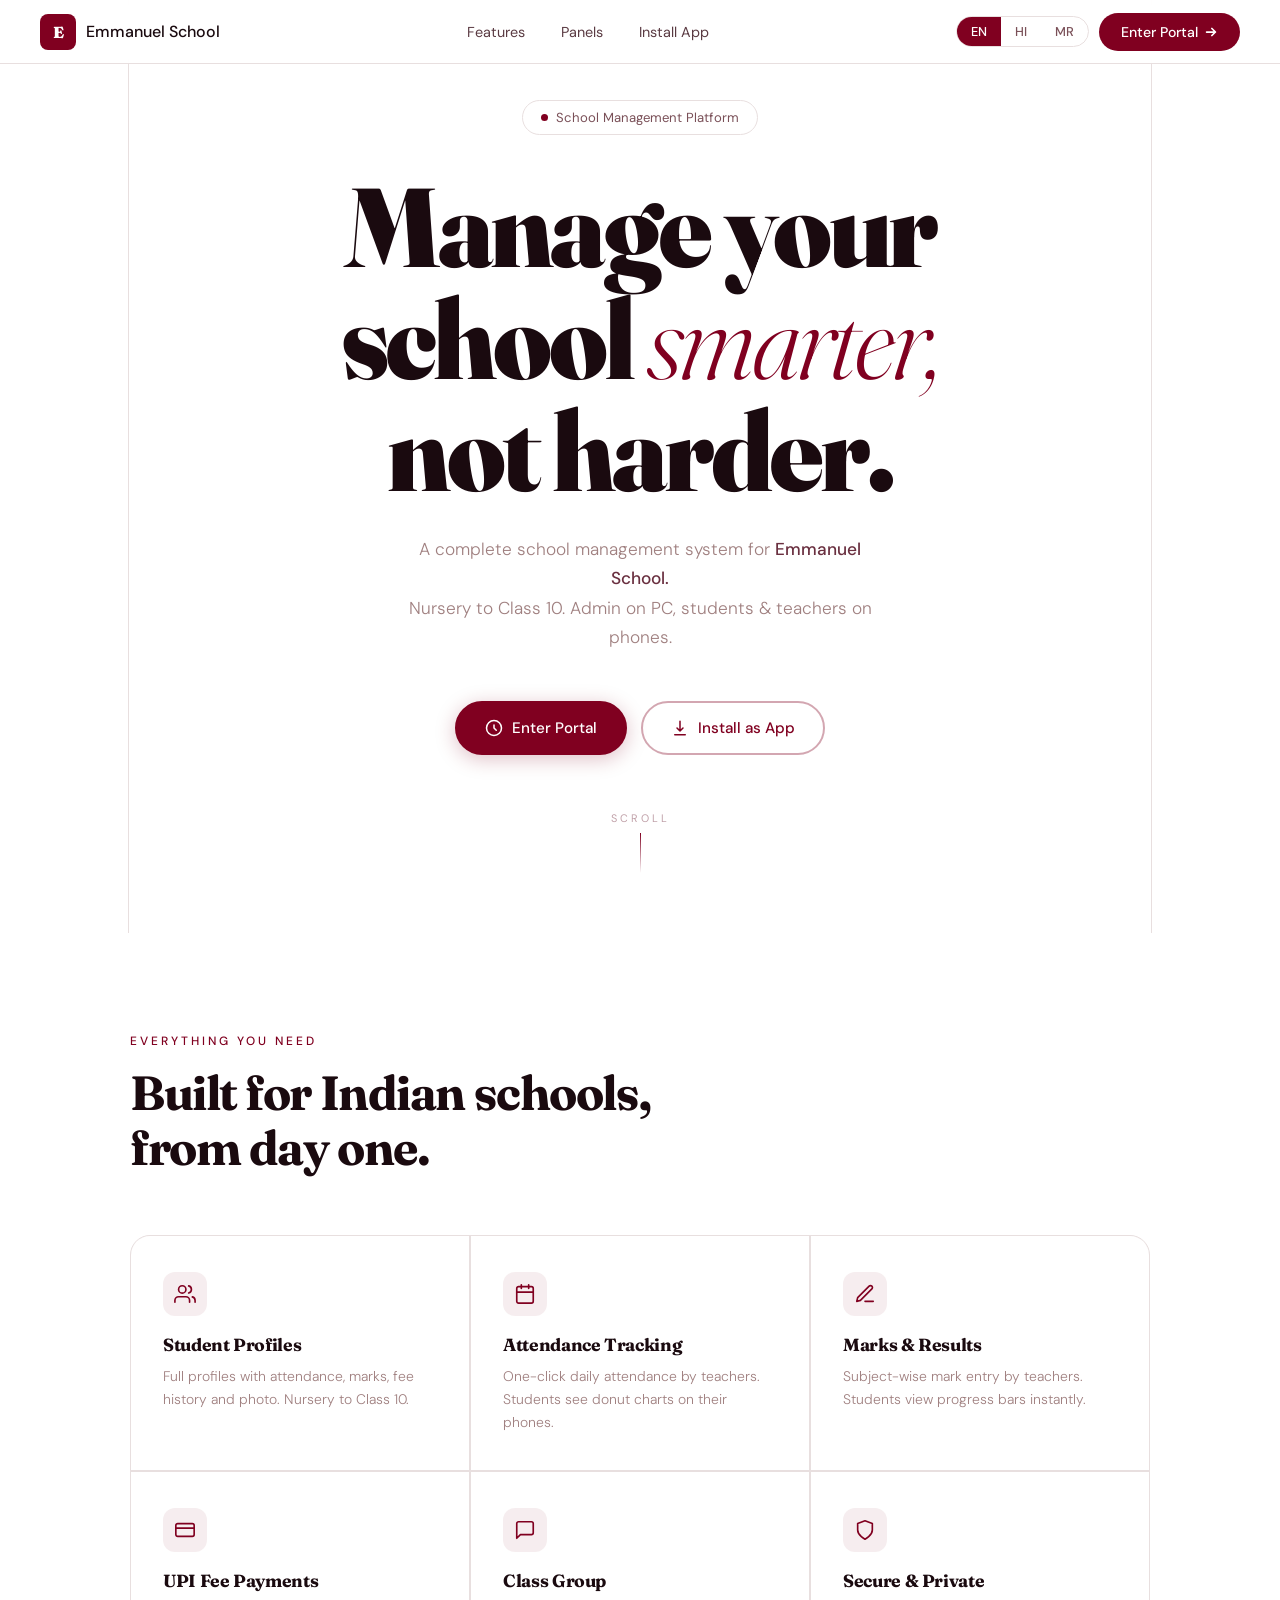
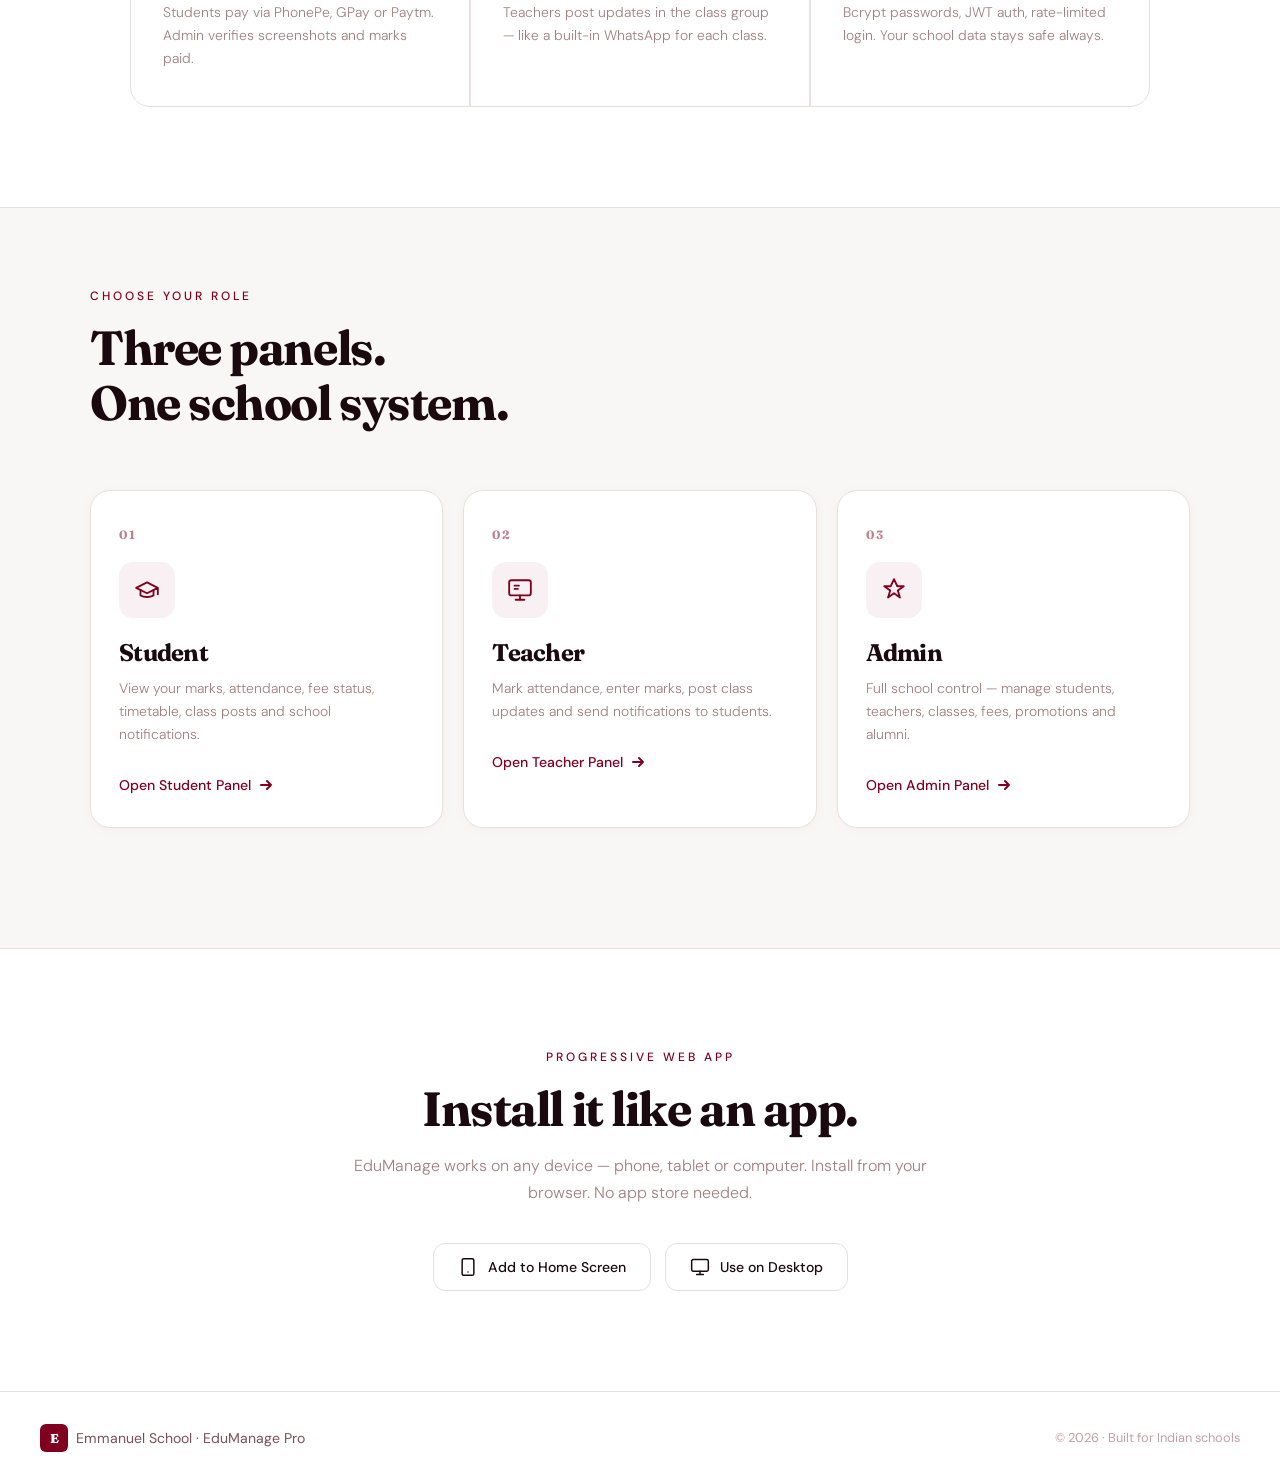
==== commit d2b2cf09: "Update index.html" ====
--- a/index.html
+++ b/index.html
@@ -4,7 +4,7 @@
   <meta charset="UTF-8" />
   <meta name="viewport" content="width=device-width, initial-scale=1.0" />
   <meta name="theme-color" content="#800020" />
-  <title>Emmanuel School — EduManage</title>
+  <title>Emmanuel School-Admin Panel</title>
   <link rel="preconnect" href="https://fonts.googleapis.com" />
   <link rel="preconnect" href="https://fonts.gstatic.com" crossorigin />
   <link href="https://fonts.googleapis.com/css2?family=Fraunces:ital,opsz,wght@0,9..144,300;0,9..144,700;0,9..144,900;1,9..144,300;1,9..144,700&family=DM+Sans:wght@300;400;500&display=swap" rel="stylesheet" />
@@ -664,7 +664,7 @@
 <nav>
   <a class="nav-logo" href="#">
     <div class="nav-logo-icon">E</div>
-    <span class="nav-logo-text">EduManage</span>
+    <span class="nav-logo-text">Emmanuel School</span>
   </a>
 
   <ul class="nav-links">
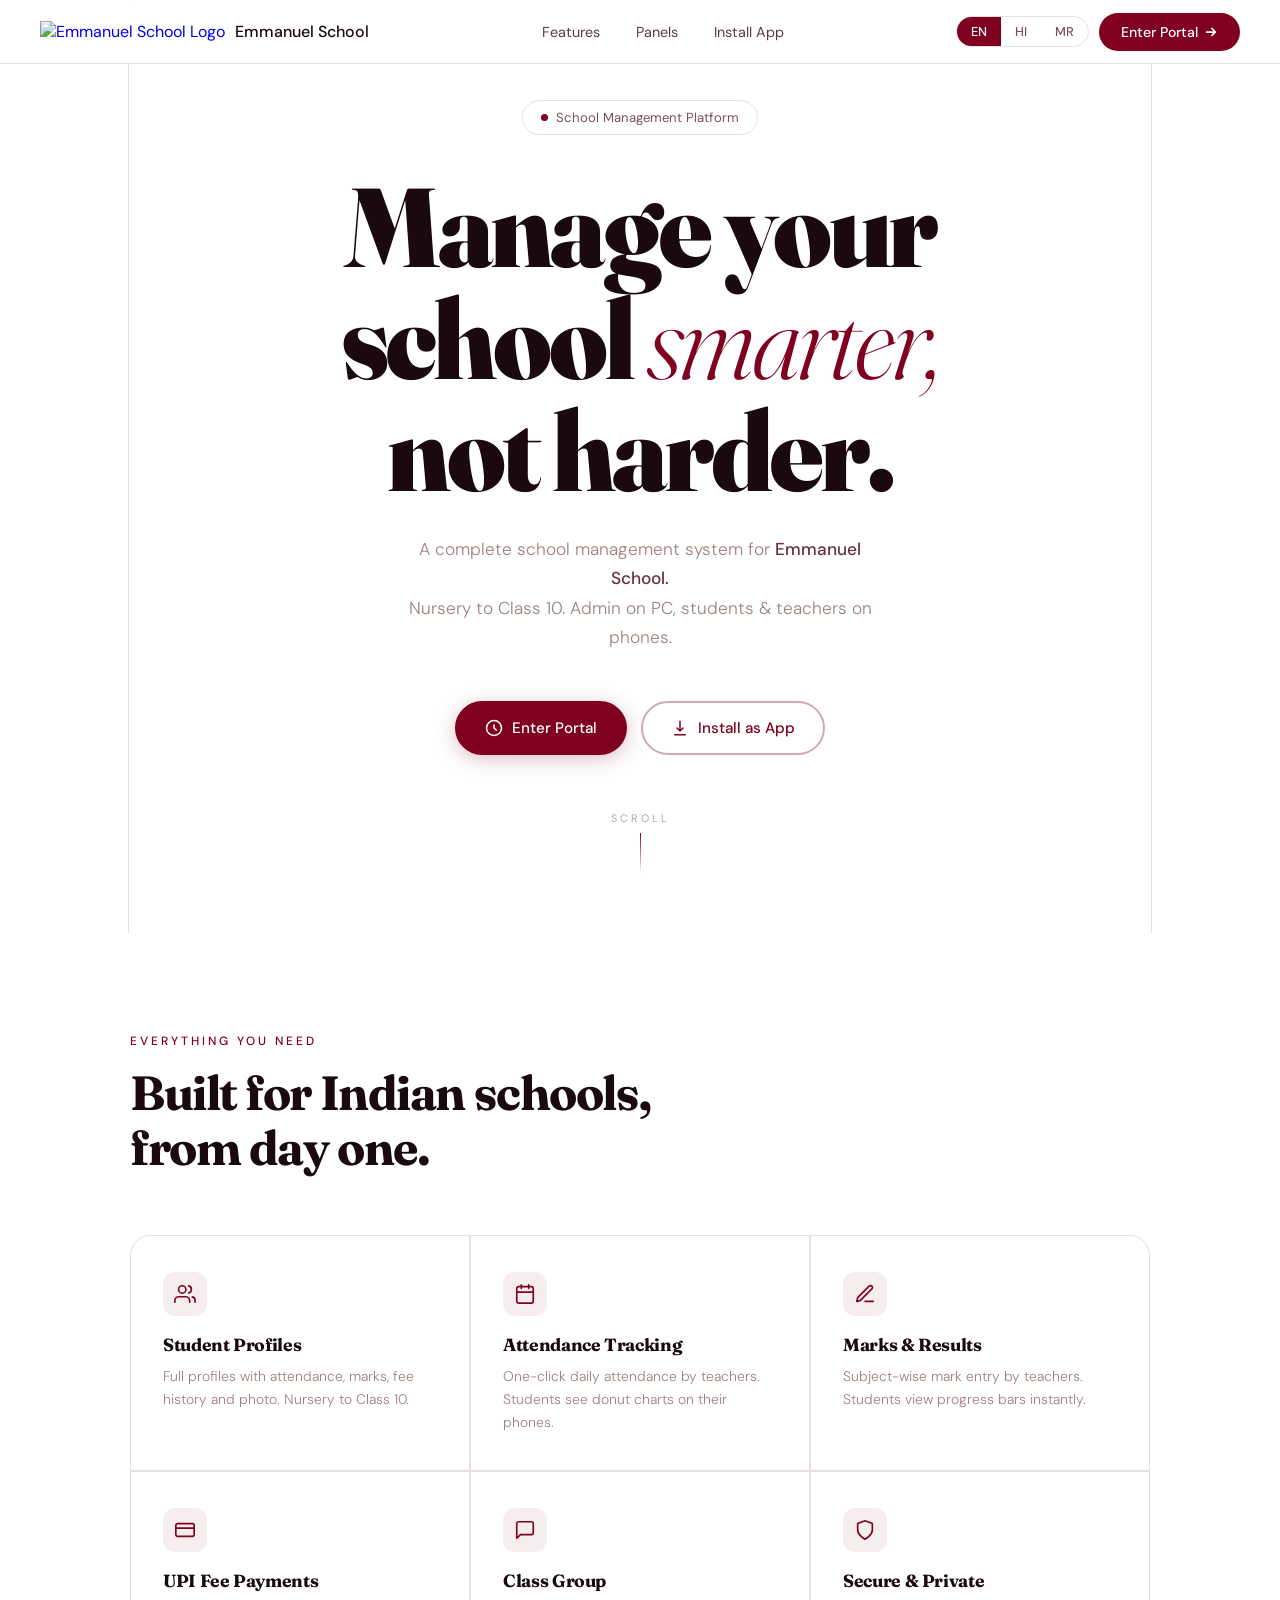
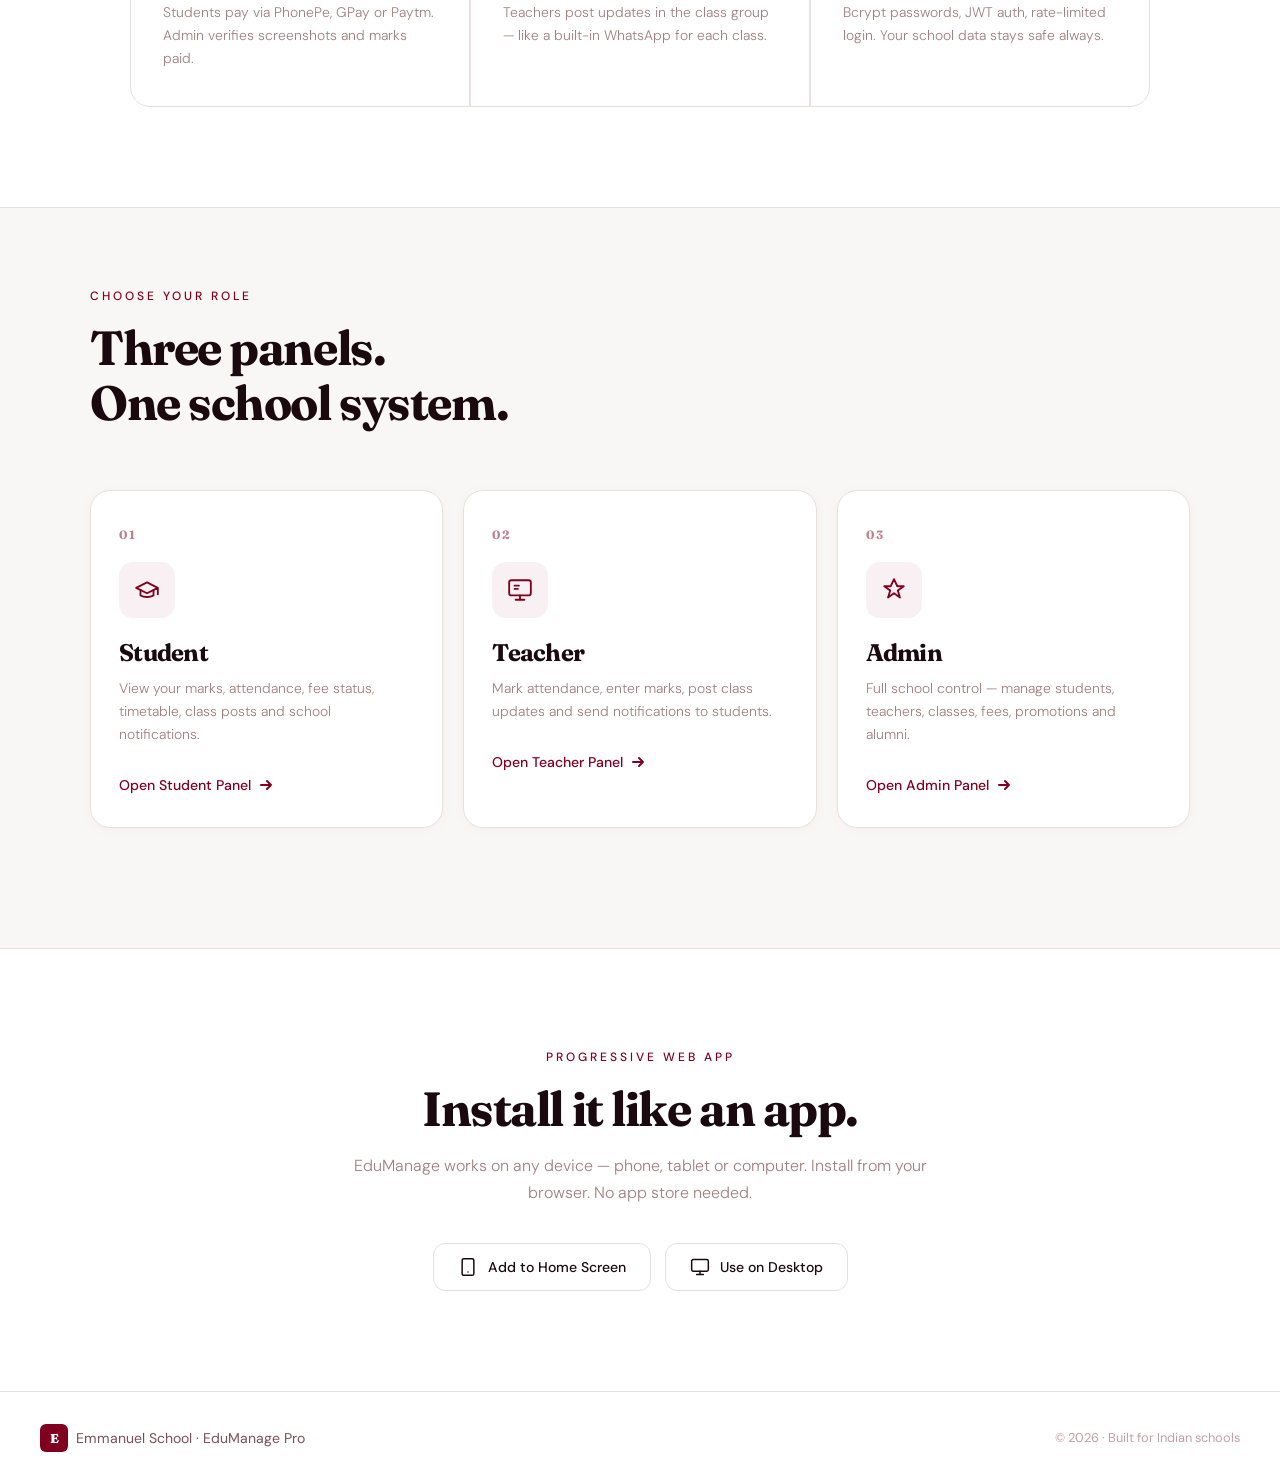
==== commit df65fb0c: "Replace logo link with image in navigation" ====
--- a/index.html
+++ b/index.html
@@ -662,10 +662,14 @@
 
 <!-- NAV -->
 <nav>
-  <a class="nav-logo" href="#">
-    <div class="nav-logo-icon">E</div>
-    <span class="nav-logo-text">Emmanuel School</span>
-  </a>
+<a class="nav-logo" href="#">
+  <img 
+    src="https://encrypted-tbn0.gstatic.com/images?q=tbn:ANd9GcSi2iXHbKuZV5Kem4ft2P0Yfr_lm2_VRFLHxQ&s" 
+    alt="Emmanuel School Logo" 
+    class="nav-logo-image"
+  >
+  <span class="nav-logo-text">Emmanuel School</span>
+</a>
 
   <ul class="nav-links">
     <li><a href="#features">Features</a></li>
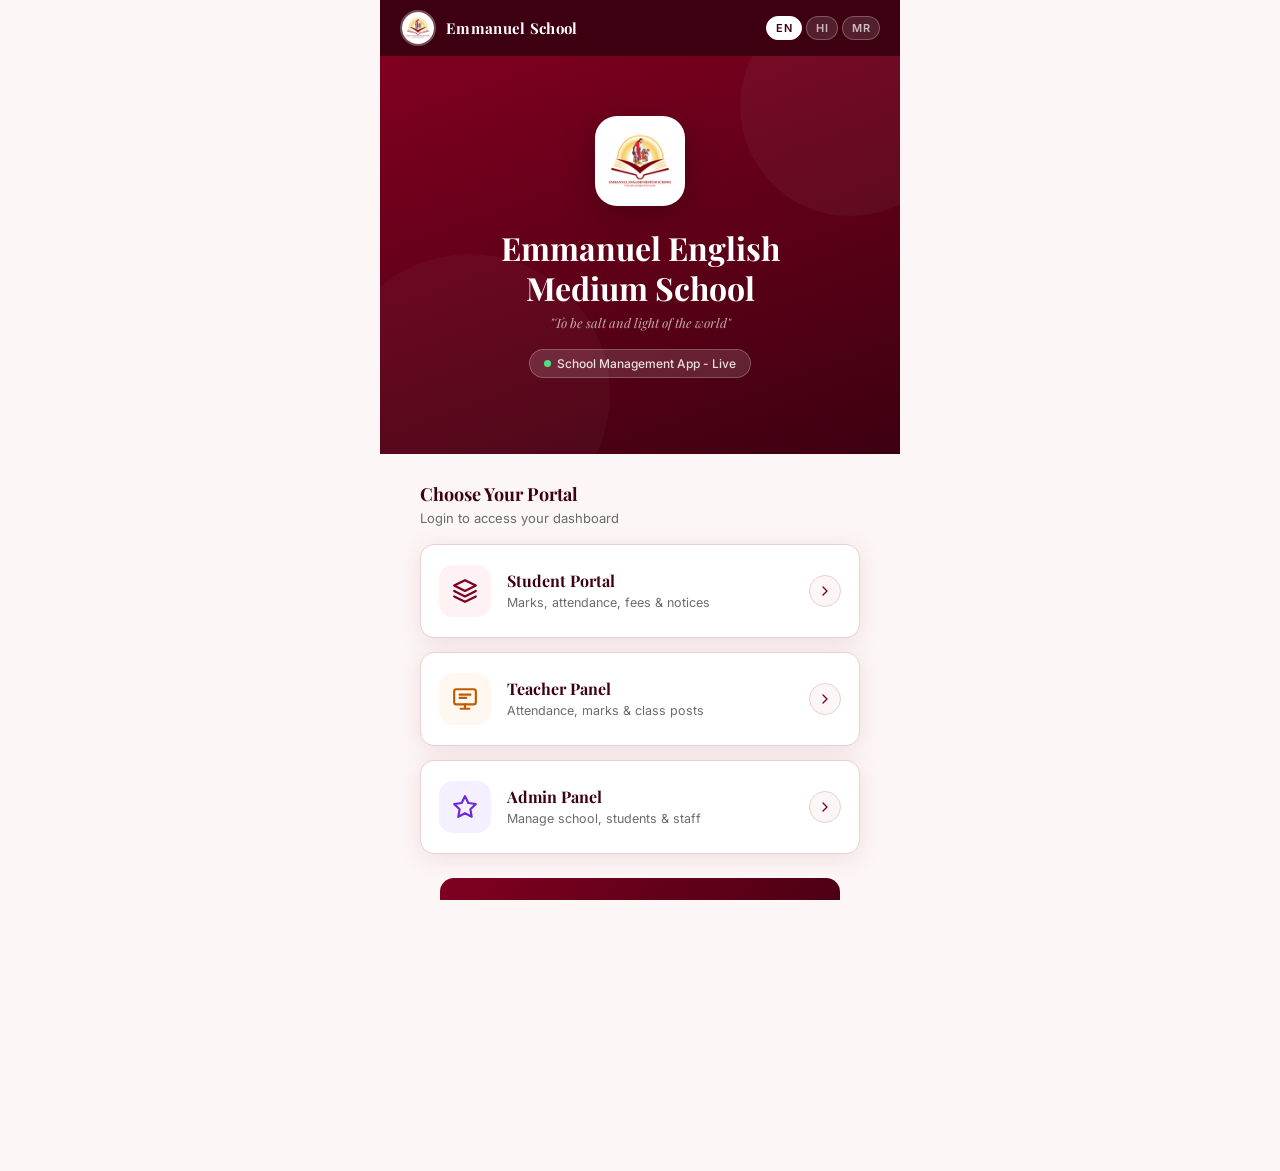
==== commit be76210f: "Update index.html" ====
--- a/index.html
+++ b/index.html
@@ -4,897 +4,828 @@
   <meta charset="UTF-8" />
   <meta name="viewport" content="width=device-width, initial-scale=1.0" />
   <meta name="theme-color" content="#800020" />
-  <title>Emmanuel School-Admin Panel</title>
+  <meta name="description" content="Emmanuel English Medium School - EduManage App" />
+  <title>Emmanuel School</title>
+  <link rel="manifest" href="manifest.json" />
+  <link rel="icon" href="icons/icon-192x192.png" />
+  <link rel="apple-touch-icon" href="icons/icon-192x192.png" />
   <link rel="preconnect" href="https://fonts.googleapis.com" />
   <link rel="preconnect" href="https://fonts.gstatic.com" crossorigin />
-  <link href="https://fonts.googleapis.com/css2?family=Fraunces:ital,opsz,wght@0,9..144,300;0,9..144,700;0,9..144,900;1,9..144,300;1,9..144,700&family=DM+Sans:wght@300;400;500&display=swap" rel="stylesheet" />
-
+  <link href="https://fonts.googleapis.com/css2?family=Playfair+Display:wght@400;600;700&family=Inter:wght@300;400;500;600&family=JetBrains+Mono:wght@400;500&display=swap" rel="stylesheet" />
   <style>
     *, *::before, *::after { box-sizing: border-box; margin: 0; padding: 0; }
 
     :root {
-      --maroon:       #800020;
-      --maroon-dark:  #5c0018;
-      --white:        #ffffff;
-      --off-white:    #f9f7f5;
-      --muted:        #a08080;
-      --text:         #1a0a0f;
-      --border:       #e8dfdf;
-    }
-
-    html { scroll-behavior: smooth; }
-
-    body {
-      font-family: 'DM Sans', sans-serif;
-      background: var(--white);
+      --primary: #800020;
+      --dark: #5c0018;
+      --deeper: #3d0010;
+      --white: #ffffff;
+      --light-bg: #fdf6f6;
+      --border: #e8d0d5;
+      --text: #1a1a1a;
+      --muted: #6b6b6b;
+      --success: #1a7a3e;
+      --radius: 14px;
+      --shadow: 0 4px 24px rgba(128,0,32,0.10);
+    }
+
+    html, body {
+      height: 100%;
+      font-family: 'Inter', sans-serif;
+      background: var(--light-bg);
       color: var(--text);
-      min-height: 100vh;
       overflow-x: hidden;
     }
 
-    /* ━━━ NAV ━━━ */
-    nav {
-      position: fixed;
-      top: 0; left: 0; right: 0;
-      z-index: 100;
-      background: rgba(255,255,255,0.93);
-      backdrop-filter: blur(14px);
-      -webkit-backdrop-filter: blur(14px);
-      border-bottom: 1px solid var(--border);
+    /* ---- TOP HEADER ---- */
+    .top-bar {
+      background: var(--deeper);
+      padding: 10px 20px;
       display: flex;
       align-items: center;
       justify-content: space-between;
-      padding: 0 40px;
-      height: 64px;
-    }
-
-    .nav-logo {
+    }
+    .top-bar .school-brand {
       display: flex;
       align-items: center;
       gap: 10px;
+    }
+    .top-bar .school-brand img {
+      width: 36px;
+      height: 36px;
+      border-radius: 50%;
+      object-fit: cover;
+      border: 2px solid rgba(255,255,255,0.3);
+    }
+    .top-bar .school-brand span {
+      font-family: 'Playfair Display', serif;
+      font-size: 15px;
+      font-weight: 700;
+      color: var(--white);
+      letter-spacing: 0.3px;
+    }
+    .lang-switch {
+      display: flex;
+      gap: 4px;
+    }
+    .lang-btn {
+      background: rgba(255,255,255,0.12);
+      border: 1px solid rgba(255,255,255,0.25);
+      color: rgba(255,255,255,0.7);
+      font-size: 11px;
+      font-weight: 600;
+      padding: 4px 9px;
+      border-radius: 20px;
+      cursor: pointer;
+      font-family: 'Inter', sans-serif;
+      transition: all 0.2s;
+      letter-spacing: 0.5px;
+    }
+    .lang-btn.active, .lang-btn:hover {
+      background: var(--white);
+      color: var(--deeper);
+      border-color: var(--white);
+    }
+
+    /* ---- HERO ---- */
+    .hero {
+      background: linear-gradient(160deg, var(--primary) 0%, var(--deeper) 100%);
+      padding: 48px 24px 56px;
+      text-align: center;
+      position: relative;
+      overflow: hidden;
+    }
+    .hero::before {
+      content: '';
+      position: absolute;
+      top: -60px; right: -60px;
+      width: 220px; height: 220px;
+      background: rgba(255,255,255,0.04);
+      border-radius: 50%;
+    }
+    .hero::after {
+      content: '';
+      position: absolute;
+      bottom: -80px; left: -50px;
+      width: 280px; height: 280px;
+      background: rgba(255,255,255,0.03);
+      border-radius: 50%;
+    }
+    .hero-logo {
+      width: 90px;
+      height: 90px;
+      border-radius: 22px;
+      object-fit: cover;
+      border: 3px solid rgba(255,255,255,0.3);
+      box-shadow: 0 8px 32px rgba(0,0,0,0.25);
+      margin-bottom: 18px;
+      background: var(--white);
+    }
+    .hero h1 {
+      font-family: 'Playfair Display', serif;
+      font-size: 26px;
+      font-weight: 700;
+      color: var(--white);
+      line-height: 1.25;
+      margin-bottom: 6px;
+    }
+    .hero .motto {
+      font-size: 13px;
+      color: rgba(255,255,255,0.65);
+      font-style: italic;
+      font-family: 'Playfair Display', serif;
+      margin-bottom: 18px;
+    }
+    .hero .badge {
+      display: inline-flex;
+      align-items: center;
+      gap: 6px;
+      background: rgba(255,255,255,0.13);
+      border: 1px solid rgba(255,255,255,0.22);
+      border-radius: 20px;
+      padding: 6px 14px;
+      font-size: 12px;
+      color: rgba(255,255,255,0.85);
+      font-weight: 500;
+      margin-bottom: 8px;
+    }
+    .badge-dot {
+      width: 7px;
+      height: 7px;
+      background: #4ade80;
+      border-radius: 50%;
+      animation: pulse 1.8s infinite;
+    }
+    @keyframes pulse {
+      0%, 100% { opacity: 1; transform: scale(1); }
+      50% { opacity: 0.5; transform: scale(1.4); }
+    }
+
+    /* ---- CARDS SECTION ---- */
+    .section-title {
+      font-family: 'Playfair Display', serif;
+      font-size: 18px;
+      font-weight: 700;
+      color: var(--deeper);
+      margin-bottom: 4px;
+    }
+    .section-sub {
+      font-size: 13px;
+      color: var(--muted);
+      margin-bottom: 18px;
+    }
+    .cards-section {
+      padding: 28px 20px 0;
+    }
+
+    .portal-cards {
+      display: flex;
+      flex-direction: column;
+      gap: 14px;
+    }
+
+    .portal-card {
+      background: var(--white);
+      border: 1.5px solid var(--border);
+      border-radius: var(--radius);
+      padding: 20px 18px;
+      display: flex;
+      align-items: center;
+      gap: 16px;
       text-decoration: none;
-    }
-
-    .nav-logo-icon {
-      width: 36px; height: 36px;
-      background: var(--maroon);
-      border-radius: 8px;
+      color: inherit;
+      box-shadow: var(--shadow);
+      transition: transform 0.18s, box-shadow 0.18s, border-color 0.18s;
+      cursor: pointer;
+    }
+    .portal-card:hover, .portal-card:active {
+      transform: translateY(-2px);
+      box-shadow: 0 8px 32px rgba(128,0,32,0.15);
+      border-color: var(--primary);
+    }
+    .card-icon {
+      width: 52px;
+      height: 52px;
+      border-radius: 14px;
       display: flex;
       align-items: center;
       justify-content: center;
-      font-family: 'Fraunces', serif;
-      font-weight: 900;
-      font-size: 1rem;
-      color: white;
       flex-shrink: 0;
     }
-
-    .nav-logo-text {
-      font-size: 1rem;
-      font-weight: 500;
-      color: var(--text);
-    }
-
-    .nav-links {
+    .card-icon svg {
+      width: 26px;
+      height: 26px;
+    }
+    .card-icon.student-icon { background: #fef2f5; }
+    .card-icon.teacher-icon { background: #fff8f0; }
+    .card-icon.admin-icon   { background: #f5f0ff; }
+    .card-body { flex: 1; }
+    .card-body h3 {
+      font-family: 'Playfair Display', serif;
+      font-size: 16px;
+      font-weight: 700;
+      color: var(--deeper);
+      margin-bottom: 3px;
+    }
+    .card-body p {
+      font-size: 12.5px;
+      color: var(--muted);
+      line-height: 1.45;
+    }
+    .card-arrow {
+      width: 32px;
+      height: 32px;
+      background: var(--light-bg);
+      border: 1px solid var(--border);
+      border-radius: 50%;
       display: flex;
       align-items: center;
-      gap: 36px;
-      list-style: none;
-    }
-
-    .nav-links a {
-      font-size: 0.9rem;
-      color: #5a3a42;
-      text-decoration: none;
-      transition: color 0.2s;
-    }
-
-    .nav-links a:hover { color: var(--maroon); }
-
-    .nav-right {
-      display: flex;
-      align-items: center;
-      gap: 10px;
-    }
-
-    .lang-switcher {
-      display: flex;
-      align-items: center;
-      border: 1px solid var(--border);
-      border-radius: 100px;
+      justify-content: center;
+      flex-shrink: 0;
+      transition: background 0.18s;
+    }
+    .portal-card:hover .card-arrow { background: var(--primary); }
+    .portal-card:hover .card-arrow svg path { stroke: white; }
+    .card-arrow svg { width: 16px; height: 16px; }
+
+    /* ---- INSTALL SECTION ---- */
+    .install-section {
+      margin: 24px 20px 0;
+    }
+    .install-card {
+      background: linear-gradient(135deg, var(--primary), var(--deeper));
+      border-radius: var(--radius);
+      padding: 22px 20px;
+      color: var(--white);
+      position: relative;
       overflow: hidden;
     }
-
-    .lang-btn {
-      padding: 6px 14px;
-      font-size: 0.8rem;
-      font-weight: 500;
-      color: #7a5058;
-      background: transparent;
-      border: none;
-      cursor: pointer;
-      font-family: 'DM Sans', sans-serif;
-      transition: all 0.2s;
-    }
-
-    .lang-btn.active { background: var(--maroon); color: white; }
-
-    .nav-enter-btn {
-      padding: 10px 22px;
-      background: var(--maroon);
-      color: white;
-      border: none;
-      border-radius: 100px;
-      font-size: 0.88rem;
-      font-weight: 500;
-      cursor: pointer;
-      font-family: 'DM Sans', sans-serif;
-      transition: all 0.25s;
-      text-decoration: none;
-      display: inline-flex;
-      align-items: center;
-      gap: 6px;
-    }
-
-    .nav-enter-btn:hover { background: var(--maroon-dark); transform: translateY(-1px); }
-
-    .hamburger {
-      display: none;
-      flex-direction: column;
-      gap: 5px;
-      cursor: pointer;
-      padding: 4px;
-      background: none;
-      border: none;
-    }
-
-    .hamburger span {
-      display: block;
-      width: 22px; height: 2px;
-      background: var(--maroon);
-      border-radius: 2px;
-    }
-
-    /* ━━━ HERO ━━━ */
-    .hero {
-      min-height: 100vh;
-      display: flex;
-      flex-direction: column;
-      align-items: center;
-      justify-content: center;
-      text-align: center;
-      padding: 100px 24px 60px;
-      position: relative;
-    }
-
-    .hero::before, .hero::after {
+    .install-card::after {
       content: '';
       position: absolute;
-      top: 0; bottom: 0;
-      width: 1px;
-      background: var(--border);
-      pointer-events: none;
-    }
-
-    .hero::before { left: clamp(20px, 10vw, 140px); }
-    .hero::after  { right: clamp(20px, 10vw, 140px); }
-
-    .hero-badge {
+      bottom: -30px; right: -30px;
+      width: 130px; height: 130px;
+      background: rgba(255,255,255,0.06);
+      border-radius: 50%;
+    }
+    .install-card h3 {
+      font-family: 'Playfair Display', serif;
+      font-size: 17px;
+      font-weight: 700;
+      margin-bottom: 6px;
+    }
+    .install-card p {
+      font-size: 12.5px;
+      color: rgba(255,255,255,0.72);
+      margin-bottom: 16px;
+      line-height: 1.5;
+    }
+    .install-btn {
       display: inline-flex;
       align-items: center;
       gap: 8px;
-      padding: 8px 18px;
-      border: 1px solid var(--border);
-      border-radius: 100px;
-      font-size: 0.82rem;
-      color: #7a5058;
       background: var(--white);
-      margin-bottom: 36px;
-      animation: fade-down 0.6s ease both;
-    }
-
-    .hero-badge-dot {
-      width: 7px; height: 7px;
-      background: var(--maroon);
-      border-radius: 50%;
-      animation: pulse 2s ease infinite;
-    }
-
-    @keyframes pulse {
-      0%,100% { opacity:1; transform:scale(1); }
-      50%      { opacity:.5; transform:scale(1.3); }
-    }
-
-    .hero-title {
-      font-family: 'Fraunces', serif;
-      font-size: clamp(3rem, 9vw, 7rem);
-      font-weight: 900;
-      line-height: 1.0;
-      letter-spacing: -0.03em;
-      color: var(--text);
-      margin-bottom: 28px;
-      max-width: 820px;
-      animation: fade-up 0.7s ease 0.1s both;
-    }
-
-    .hero-title em {
-      font-style: italic;
-      font-weight: 300;
-      color: var(--maroon);
-    }
-
-    .hero-sub {
-      font-size: clamp(0.95rem, 2vw, 1.08rem);
-      font-weight: 300;
+      color: var(--deeper);
+      font-size: 13.5px;
+      font-weight: 600;
+      padding: 11px 20px;
+      border-radius: 10px;
+      border: none;
+      cursor: pointer;
+      font-family: 'Inter', sans-serif;
+      transition: opacity 0.18s, transform 0.18s;
+      position: relative;
+      z-index: 1;
+    }
+    .install-btn:hover { opacity: 0.9; transform: scale(1.02); }
+    .install-btn svg { width: 18px; height: 18px; }
+    .install-btn:disabled { opacity: 0.6; cursor: not-allowed; }
+
+    /* progress bar */
+    .progress-wrap {
+      display: none;
+      margin-top: 14px;
+      position: relative;
+      z-index: 1;
+    }
+    .progress-wrap.show { display: block; }
+    .progress-label {
+      font-size: 12px;
+      color: rgba(255,255,255,0.75);
+      margin-bottom: 6px;
+    }
+    .progress-bar-bg {
+      background: rgba(255,255,255,0.2);
+      border-radius: 6px;
+      height: 8px;
+      overflow: hidden;
+    }
+    .progress-bar-fill {
+      height: 100%;
+      background: var(--white);
+      border-radius: 6px;
+      width: 0%;
+      transition: width 0.3s ease;
+    }
+    .install-done-btns {
+      display: none;
+      gap: 10px;
+      margin-top: 14px;
+      position: relative;
+      z-index: 1;
+    }
+    .install-done-btns.show { display: flex; }
+    .done-btn {
+      flex: 1;
+      padding: 10px;
+      border-radius: 10px;
+      font-size: 13px;
+      font-weight: 600;
+      border: none;
+      cursor: pointer;
+      font-family: 'Inter', sans-serif;
+      transition: opacity 0.18s;
+    }
+    .done-btn.open { background: var(--white); color: var(--deeper); }
+    .done-btn.dismiss { background: rgba(255,255,255,0.15); color: var(--white); border: 1px solid rgba(255,255,255,0.3); }
+    .done-btn:hover { opacity: 0.88; }
+
+    /* ---- FOOTER ---- */
+    .footer {
+      padding: 28px 20px 36px;
+      text-align: center;
+    }
+    .footer-divider {
+      height: 1px;
+      background: var(--border);
+      margin-bottom: 20px;
+    }
+    .footer p {
+      font-size: 12px;
       color: var(--muted);
-      max-width: 480px;
       line-height: 1.7;
-      margin-bottom: 48px;
-      animation: fade-up 0.7s ease 0.2s both;
-    }
-
-    .hero-sub strong { color: #6a3040; font-weight: 500; }
-
-    .hero-cta {
-      display: flex;
+    }
+    .footer strong {
+      color: var(--primary);
+      font-weight: 600;
+    }
+
+    /* ---- PWA INSTALL BANNER (bottom) ---- */
+    #pwa-banner {
+      position: fixed;
+      bottom: 0; left: 0; right: 0;
+      background: var(--white);
+      border-top: 2px solid var(--border);
+      box-shadow: 0 -4px 24px rgba(128,0,32,0.12);
+      padding: 16px 20px;
+      display: none;
       align-items: center;
       gap: 14px;
-      flex-wrap: wrap;
-      justify-content: center;
-      animation: fade-up 0.7s ease 0.3s both;
-      margin-bottom: 56px;
-    }
-
-    .btn-role {
-      display: inline-flex;
-      align-items: center;
-      gap: 9px;
-      padding: 15px 28px;
-      border-radius: 100px;
-      font-family: 'DM Sans', sans-serif;
-      font-size: 0.95rem;
-      font-weight: 500;
+      z-index: 999;
+      animation: slideUp 0.35s ease;
+    }
+    #pwa-banner.show { display: flex; }
+    @keyframes slideUp {
+      from { transform: translateY(100%); opacity: 0; }
+      to   { transform: translateY(0);    opacity: 1; }
+    }
+    .pwa-banner-logo {
+      width: 44px;
+      height: 44px;
+      border-radius: 12px;
+      object-fit: cover;
+      flex-shrink: 0;
+      border: 1.5px solid var(--border);
+    }
+    .pwa-banner-text { flex: 1; }
+    .pwa-banner-text strong {
+      display: block;
+      font-size: 14px;
+      font-weight: 700;
+      color: var(--deeper);
+      font-family: 'Playfair Display', serif;
+    }
+    .pwa-banner-text span {
+      font-size: 12px;
+      color: var(--muted);
+    }
+    .pwa-banner-btns { display: flex; gap: 8px; }
+    .pwa-add-btn {
+      background: var(--primary);
+      color: var(--white);
+      border: none;
+      padding: 9px 16px;
+      border-radius: 8px;
+      font-size: 13px;
+      font-weight: 600;
       cursor: pointer;
-      text-decoration: none;
-      border: 2px solid transparent;
-      transition: all 0.28s cubic-bezier(0.34,1.4,0.64,1);
-    }
-
-    .btn-primary {
-      background: var(--maroon);
-      color: white;
-      border-color: var(--maroon);
-      box-shadow: 0 4px 20px rgba(128,0,32,0.25);
-    }
-
-    .btn-primary:hover {
-      background: var(--maroon-dark);
-      transform: translateY(-3px);
-      box-shadow: 0 10px 30px rgba(128,0,32,0.35);
-    }
-
-    .btn-outline {
-      background: transparent;
-      color: var(--maroon);
-      border-color: rgba(128,0,32,0.35);
-    }
-
-    .btn-outline:hover {
-      background: rgba(128,0,32,0.04);
-      border-color: var(--maroon);
-      transform: translateY(-3px);
-    }
-
-    .btn-icon {
-      width: 18px; height: 18px;
-      stroke: currentColor;
-      fill: none;
-      stroke-width: 2;
-      stroke-linecap: round;
-      stroke-linejoin: round;
-      flex-shrink: 0;
-    }
-
-    .scroll-hint {
-      display: flex;
-      flex-direction: column;
-      align-items: center;
-      gap: 8px;
-      animation: fade-up 0.7s ease 0.4s both;
-    }
-
-    .scroll-hint span {
-      font-size: 0.68rem;
-      letter-spacing: 3px;
-      text-transform: uppercase;
-      color: #c0a0a8;
-    }
-
-    .scroll-line {
-      width: 1px; height: 40px;
-      background: linear-gradient(to bottom, var(--maroon), transparent);
-      animation: scroll-ani 1.8s ease infinite;
-    }
-
-    @keyframes scroll-ani {
-      0%   { transform:scaleY(0); transform-origin:top; opacity:0; }
-      40%  { transform:scaleY(1); transform-origin:top; opacity:1; }
-      80%  { transform:scaleY(1); transform-origin:bottom; opacity:1; }
-      100% { transform:scaleY(0); transform-origin:bottom; opacity:0; }
-    }
-
-    /* ━━━ FEATURES ━━━ */
-    .section {
-      padding: 100px 40px;
-      max-width: 1100px;
-      margin: 0 auto;
-    }
-
-    .section-label {
-      font-size: 0.75rem;
-      letter-spacing: 3px;
-      text-transform: uppercase;
-      color: var(--maroon);
-      font-weight: 500;
-      margin-bottom: 16px;
-    }
-
-    .section-title {
-      font-family: 'Fraunces', serif;
-      font-size: clamp(2rem, 4vw, 3rem);
-      font-weight: 700;
-      color: var(--text);
-      line-height: 1.15;
-      letter-spacing: -0.03em;
-      max-width: 560px;
-      margin-bottom: 60px;
-    }
-
-    .features-grid {
-      display: grid;
-      grid-template-columns: repeat(3, 1fr);
-      gap: 2px;
-      background: var(--border);
-      border: 1px solid var(--border);
-      border-radius: 20px;
-      overflow: hidden;
-    }
-
-    .feature-card {
-      background: var(--white);
-      padding: 36px 32px;
-      transition: background 0.2s;
-    }
-
-    .feature-card:hover { background: var(--off-white); }
-
-    .feature-card-icon {
-      width: 44px; height: 44px;
-      background: rgba(128,0,32,0.07);
-      border-radius: 12px;
-      display: flex;
-      align-items: center;
-      justify-content: center;
-      margin-bottom: 18px;
-    }
-
-    .feature-card-icon svg {
-      width: 22px; height: 22px;
-      stroke: var(--maroon);
-      fill: none;
-      stroke-width: 1.8;
-      stroke-linecap: round;
-      stroke-linejoin: round;
-    }
-
-    .feature-card h3 {
-      font-family: 'Fraunces', serif;
-      font-size: 1.1rem;
-      font-weight: 700;
-      color: var(--text);
-      margin-bottom: 10px;
-      letter-spacing: -0.02em;
-    }
-
-    .feature-card p {
-      font-size: 0.87rem;
-      line-height: 1.65;
+      font-family: 'Inter', sans-serif;
+      white-space: nowrap;
+    }
+    .pwa-close-btn {
+      background: none;
+      border: 1.5px solid var(--border);
       color: var(--muted);
-      font-weight: 300;
-    }
-
-    /* ━━━ PANELS ━━━ */
-    .panels-section {
-      padding: 80px 40px 120px;
-      background: var(--off-white);
-      border-top: 1px solid var(--border);
-      border-bottom: 1px solid var(--border);
-    }
-
-    .panels-inner { max-width: 1100px; margin: 0 auto; }
-
-    .panels-grid {
-      display: grid;
-      grid-template-columns: repeat(3, 1fr);
-      gap: 20px;
-      margin-top: 60px;
-    }
-
-    .panel-card {
-      background: var(--white);
-      border: 1px solid var(--border);
-      border-radius: 20px;
-      padding: 36px 28px 32px;
-      text-decoration: none;
-      color: inherit;
-      display: block;
-      position: relative;
-      overflow: hidden;
-      transition: all 0.3s cubic-bezier(0.34,1.2,0.64,1);
-      box-shadow: 0 2px 12px rgba(128,0,32,0.04);
-    }
-
-    .panel-card::before {
-      content: '';
-      position: absolute;
-      top: 0; left: 0; right: 0;
-      height: 3px;
-      background: var(--maroon);
-      transform: scaleX(0);
-      transform-origin: left;
-      transition: transform 0.35s ease;
-    }
-
-    .panel-card:hover {
-      transform: translateY(-6px);
-      box-shadow: 0 20px 50px rgba(128,0,32,0.14);
-      border-color: rgba(128,0,32,0.2);
-    }
-
-    .panel-card:hover::before { transform: scaleX(1); }
-
-    .panel-card-num {
-      font-family: 'Fraunces', serif;
-      font-size: 0.75rem;
-      font-weight: 700;
-      color: var(--maroon);
-      letter-spacing: 2px;
-      margin-bottom: 20px;
-      opacity: 0.5;
-    }
-
-    .panel-card-icon {
-      width: 56px; height: 56px;
-      border-radius: 14px;
-      background: rgba(128,0,32,0.06);
-      display: flex;
-      align-items: center;
-      justify-content: center;
-      margin-bottom: 20px;
-      transition: background 0.3s;
-    }
-
-    .panel-card:hover .panel-card-icon { background: rgba(128,0,32,0.12); }
-
-    .panel-card-icon svg {
-      width: 26px; height: 26px;
-      stroke: var(--maroon);
-      fill: none;
-      stroke-width: 1.7;
-      stroke-linecap: round;
-      stroke-linejoin: round;
-    }
-
-    .panel-card h3 {
-      font-family: 'Fraunces', serif;
-      font-size: 1.5rem;
-      font-weight: 700;
-      color: var(--text);
-      margin-bottom: 10px;
-      letter-spacing: -0.03em;
-    }
-
-    .panel-card p {
-      font-size: 0.87rem;
-      line-height: 1.65;
-      color: var(--muted);
-      font-weight: 300;
-      margin-bottom: 28px;
-    }
-
-    .panel-card-link {
-      display: inline-flex;
-      align-items: center;
-      gap: 7px;
-      font-size: 0.88rem;
-      font-weight: 500;
-      color: var(--maroon);
-      transition: gap 0.2s;
-    }
-
-    .panel-card:hover .panel-card-link { gap: 12px; }
-
-    .panel-card-link svg {
-      width: 16px; height: 16px;
-      stroke: var(--maroon);
-      fill: none;
-      stroke-width: 2;
-      stroke-linecap: round;
-      stroke-linejoin: round;
-    }
-
-    /* ━━━ INSTALL ━━━ */
-    .install-section {
-      padding: 100px 40px;
-      max-width: 700px;
-      margin: 0 auto;
-      text-align: center;
-    }
-
-    .install-section .section-title { margin: 0 auto 16px; }
-
-    .install-section p {
-      font-size: 1rem;
-      color: var(--muted);
-      font-weight: 300;
-      line-height: 1.7;
-      margin-bottom: 36px;
-    }
-
-    .install-badges {
-      display: flex;
-      gap: 14px;
-      justify-content: center;
-      flex-wrap: wrap;
-    }
-
-    .install-badge {
-      display: inline-flex;
-      align-items: center;
-      gap: 10px;
-      padding: 13px 24px;
-      border: 1.5px solid var(--border);
-      border-radius: 12px;
-      font-size: 0.88rem;
-      font-weight: 500;
-      color: var(--text);
-      background: var(--white);
+      padding: 9px 12px;
+      border-radius: 8px;
+      font-size: 12px;
       cursor: pointer;
-      transition: all 0.25s;
-      text-decoration: none;
-    }
-
-    .install-badge:hover {
-      border-color: var(--maroon);
-      color: var(--maroon);
-      transform: translateY(-2px);
-      box-shadow: 0 6px 20px rgba(128,0,32,0.1);
-    }
-
-    .install-badge svg {
-      width: 20px; height: 20px;
-      stroke: currentColor;
-      fill: none;
-      stroke-width: 1.8;
-      stroke-linecap: round;
-      stroke-linejoin: round;
-    }
-
-    /* ━━━ FOOTER ━━━ */
-    footer {
-      border-top: 1px solid var(--border);
-      padding: 32px 40px;
-      display: flex;
-      align-items: center;
-      justify-content: space-between;
-    }
-
-    .footer-logo {
-      display: flex;
-      align-items: center;
-      gap: 8px;
-    }
-
-    .footer-logo-icon {
-      width: 28px; height: 28px;
-      background: var(--maroon);
-      border-radius: 6px;
-      display: flex;
-      align-items: center;
-      justify-content: center;
-      font-family: 'Fraunces', serif;
-      font-weight: 900;
-      font-size: 0.8rem;
-      color: white;
-    }
-
-    .footer-logo span { font-size: 0.88rem; color: #7a5058; }
-
-    footer p { font-size: 0.8rem; color: #c0a0a8; }
-
-    /* ━━━ ANIMATIONS ━━━ */
-    @keyframes fade-up {
-      from { opacity:0; transform:translateY(20px); }
-      to   { opacity:1; transform:translateY(0); }
-    }
-
-    @keyframes fade-down {
-      from { opacity:0; transform:translateY(-12px); }
-      to   { opacity:1; transform:translateY(0); }
-    }
-
-    .reveal {
-      opacity: 0;
-      transform: translateY(28px);
-      transition: opacity 0.65s ease, transform 0.65s ease;
-    }
-
-    .reveal.visible { opacity:1; transform:none; }
-
-    /* ━━━ RESPONSIVE ━━━ */
-    @media (max-width: 900px) {
-      nav { padding: 0 20px; }
-      .nav-links { display: none; }
-      .hamburger { display: flex; }
-      .hero { padding: 90px 20px 60px; }
-      .hero::before, .hero::after { display: none; }
-      .features-grid { grid-template-columns: 1fr; }
-      .panels-grid   { grid-template-columns: 1fr; }
-      .section { padding: 70px 20px; }
-      .panels-section { padding: 70px 20px 90px; }
-      .install-section { padding: 70px 20px; }
-      footer { flex-direction: column; gap: 12px; text-align: center; padding: 28px 20px; }
-    }
-
-    @media (max-width: 600px) {
-      .hero-title { font-size: clamp(2.4rem, 11vw, 3.5rem); }
-      .hero-cta { gap: 10px; }
-      .btn-role { padding: 13px 22px; font-size: 0.9rem; }
-      .install-badges { flex-direction: column; align-items: center; }
-    }
-
-    @media (min-width: 901px) and (max-width: 1100px) {
-      .features-grid { grid-template-columns: repeat(2, 1fr); }
-    }
+      font-family: 'Inter', sans-serif;
+    }
+
+    /* ---- RESPONSIVE (desktop) ---- */
+    @media (min-width: 600px) {
+      .portal-cards { flex-direction: row; flex-wrap: wrap; }
+      .portal-card { flex: 1 1 calc(50% - 7px); }
+      .hero h1 { font-size: 32px; }
+      .hero { padding: 60px 40px 68px; }
+      .cards-section, .install-section, .footer { padding-left: 40px; padding-right: 40px; }
+    }
+    @media (min-width: 900px) {
+      body { max-width: 520px; margin: 0 auto; }
+      #pwa-banner { max-width: 520px; left: 50%; transform: translateX(-50%); }
+      #pwa-banner.show { display: flex; transform: translateX(-50%); }
+    }
+
+    /* ---- HIDDEN TEXTS (multilang) ---- */
+    [data-lang] { display: none; }
+    [data-lang].active { display: inline; }
+    [data-lang-block] { display: none; }
+    [data-lang-block].active { display: block; }
   </style>
 </head>
 <body>
 
-<!-- NAV -->
-<nav>
-<a class="nav-logo" href="#">
-  <img 
-    src="https://encrypted-tbn0.gstatic.com/images?q=tbn:ANd9GcSi2iXHbKuZV5Kem4ft2P0Yfr_lm2_VRFLHxQ&s" 
-    alt="Emmanuel School Logo" 
-    class="nav-logo-image"
-  >
-  <span class="nav-logo-text">Emmanuel School</span>
-</a>
-
-  <ul class="nav-links">
-    <li><a href="#features">Features</a></li>
-    <li><a href="#panels">Panels</a></li>
-    <li><a href="#install">Install App</a></li>
-  </ul>
-
-  <div class="nav-right">
-    <div class="lang-switcher">
-      <button class="lang-btn active" onclick="setLang(this)">EN</button>
-      <button class="lang-btn" onclick="setLang(this)">HI</button>
-      <button class="lang-btn" onclick="setLang(this)">MR</button>
+  <!-- TOP BAR -->
+  <div class="top-bar">
+    <div class="school-brand">
+      <img src="icons/icon-72x72.png" alt="Emmanuel School Logo" onerror="this.style.display='none'" />
+      <span>Emmanuel School</span>
     </div>
-    <a href="#panels" class="nav-enter-btn">
-      Enter Portal
-      <svg width="14" height="14" viewBox="0 0 16 16" fill="none" stroke="currentColor" stroke-width="2" stroke-linecap="round" stroke-linejoin="round"><path d="M3 8h10M9 4l4 4-4 4"/></svg>
-    </a>
-    <button class="hamburger" onclick="document.getElementById('panels').scrollIntoView({behavior:'smooth'})">
-      <span></span><span></span><span></span>
-    </button>
-  </div>
-</nav>
-
-<!-- HERO -->
-<section class="hero">
-  <div class="hero-badge">
-    <span class="hero-badge-dot"></span>
-    School Management Platform
-  </div>
-
-  <h1 class="hero-title">
-    Manage your<br>school <em>smarter,</em><br>not harder.
-  </h1>
-
-  <p class="hero-sub">
-    A complete school management system for <strong>Emmanuel School.</strong><br>
-    Nursery to Class&nbsp;10. Admin on PC, students &amp; teachers on phones.
-  </p>
-
-  <div class="hero-cta">
-    <a href="#panels" class="btn-role btn-primary">
-      <svg class="btn-icon" viewBox="0 0 24 24"><circle cx="12" cy="12" r="10"/><path d="M12 8v4l3 3"/></svg>
-      Enter Portal
-    </a>
-    <a href="#install" class="btn-role btn-outline">
-      <svg class="btn-icon" viewBox="0 0 24 24"><path d="M12 3v13M8 12l4 4 4-4"/><path d="M5 21h14"/></svg>
-      Install as App
-    </a>
-  </div>
-
-  <div class="scroll-hint">
-    <span>Scroll</span>
-    <div class="scroll-line"></div>
-  </div>
-</section>
-
-<!-- FEATURES -->
-<section id="features" class="section">
-  <div class="section-label reveal">Everything you need</div>
-  <h2 class="section-title reveal">Built for Indian schools, from day&nbsp;one.</h2>
-
-  <div class="features-grid">
-    <div class="feature-card reveal">
-      <div class="feature-card-icon">
-        <svg viewBox="0 0 24 24"><path d="M17 21v-2a4 4 0 0 0-4-4H5a4 4 0 0 0-4 4v2"/><circle cx="9" cy="7" r="4"/><path d="M23 21v-2a4 4 0 0 0-3-3.87"/><path d="M16 3.13a4 4 0 0 1 0 7.75"/></svg>
-      </div>
-      <h3>Student Profiles</h3>
-      <p>Full profiles with attendance, marks, fee history and photo. Nursery to Class 10.</p>
-    </div>
-    <div class="feature-card reveal">
-      <div class="feature-card-icon">
-        <svg viewBox="0 0 24 24"><rect x="3" y="4" width="18" height="18" rx="2"/><path d="M16 2v4M8 2v4M3 10h18"/></svg>
-      </div>
-      <h3>Attendance Tracking</h3>
-      <p>One-click daily attendance by teachers. Students see donut charts on their phones.</p>
-    </div>
-    <div class="feature-card reveal">
-      <div class="feature-card-icon">
-        <svg viewBox="0 0 24 24"><path d="M12 20h9"/><path d="M16.5 3.5a2.121 2.121 0 0 1 3 3L7 19l-4 1 1-4L16.5 3.5z"/></svg>
-      </div>
-      <h3>Marks &amp; Results</h3>
-      <p>Subject-wise mark entry by teachers. Students view progress bars instantly.</p>
-    </div>
-    <div class="feature-card reveal">
-      <div class="feature-card-icon">
-        <svg viewBox="0 0 24 24"><rect x="2" y="5" width="20" height="14" rx="2"/><path d="M2 10h20"/></svg>
-      </div>
-      <h3>UPI Fee Payments</h3>
-      <p>Students pay via PhonePe, GPay or Paytm. Admin verifies screenshots and marks paid.</p>
-    </div>
-    <div class="feature-card reveal">
-      <div class="feature-card-icon">
-        <svg viewBox="0 0 24 24"><path d="M21 15a2 2 0 0 1-2 2H7l-4 4V5a2 2 0 0 1 2-2h14a2 2 0 0 1 2 2z"/></svg>
-      </div>
-      <h3>Class Group</h3>
-      <p>Teachers post updates in the class group — like a built-in WhatsApp for each class.</p>
-    </div>
-    <div class="feature-card reveal">
-      <div class="feature-card-icon">
-        <svg viewBox="0 0 24 24"><path d="M12 22s8-4 8-10V5l-8-3-8 3v7c0 6 8 10 8 10z"/></svg>
-      </div>
-      <h3>Secure &amp; Private</h3>
-      <p>Bcrypt passwords, JWT auth, rate-limited login. Your school data stays safe always.</p>
+    <div class="lang-switch">
+      <button class="lang-btn active" onclick="setLang('en')">EN</button>
+      <button class="lang-btn" onclick="setLang('hi')">HI</button>
+      <button class="lang-btn" onclick="setLang('mr')">MR</button>
     </div>
   </div>
-</section>
-
-<!-- PANELS -->
-<section id="panels" class="panels-section">
-  <div class="panels-inner">
-    <div class="section-label reveal">Choose your role</div>
-    <h2 class="section-title reveal">Three panels.<br>One school system.</h2>
-
-    <div class="panels-grid">
-
-      <a href="student.html" class="panel-card reveal">
-        <div class="panel-card-num">01</div>
-        <div class="panel-card-icon">
-          <svg viewBox="0 0 24 24">
-            <path d="M22 10v6M2 10l10-5 10 5-10 5z"/>
-            <path d="M6 12v5c3.33 2 8.67 2 12 0v-5"/>
-          </svg>
-        </div>
-        <h3>Student</h3>
-        <p>View your marks, attendance, fee status, timetable, class posts and school notifications.</p>
-        <span class="panel-card-link">
-          Open Student Panel
-          <svg viewBox="0 0 16 16"><path d="M3 8h10M9 4l4 4-4 4"/></svg>
-        </span>
-      </a>
-
-      <a href="teacher.html" class="panel-card reveal">
-        <div class="panel-card-num">02</div>
-        <div class="panel-card-icon">
-          <svg viewBox="0 0 24 24">
-            <rect x="2" y="3" width="20" height="14" rx="2"/>
-            <path d="M8 21h8M12 17v4"/>
-            <path d="M7 8h4M7 11h3"/>
-          </svg>
-        </div>
-        <h3>Teacher</h3>
-        <p>Mark attendance, enter marks, post class updates and send notifications to students.</p>
-        <span class="panel-card-link">
-          Open Teacher Panel
-          <svg viewBox="0 0 16 16"><path d="M3 8h10M9 4l4 4-4 4"/></svg>
-        </span>
-      </a>
-
-      <a href="admin.html" class="panel-card reveal">
-        <div class="panel-card-num">03</div>
-        <div class="panel-card-icon">
-          <svg viewBox="0 0 24 24">
-            <path d="M12 2l3 6.5H21l-5.5 4 2 6.5L12 15l-5.5 4 2-6.5L3 8.5h6z"/>
-          </svg>
-        </div>
-        <h3>Admin</h3>
-        <p>Full school control — manage students, teachers, classes, fees, promotions and alumni.</p>
-        <span class="panel-card-link">
-          Open Admin Panel
-          <svg viewBox="0 0 16 16"><path d="M3 8h10M9 4l4 4-4 4"/></svg>
-        </span>
-      </a>
-
+
+  <!-- HERO -->
+  <div class="hero">
+    <img src="logo.webp" alt="Emmanuel School" class="hero-logo" onerror="this.src='icons/icon-192x192.png'" />
+    <h1>
+      <span data-lang="en" class="active">Emmanuel English<br>Medium School</span>
+      <span data-lang="hi">इमैनुएल इंग्लिश<br>मीडियम स्कूल</span>
+      <span data-lang="mr">इमॅन्युएल इंग्रजी<br>माध्यम शाळा</span>
+    </h1>
+    <div class="motto">
+      <span data-lang="en" class="active">"To be salt and light of the world"</span>
+      <span data-lang="hi">"दुनिया के नमक और रोशनी बनो"</span>
+      <span data-lang="mr">"जगाचे मीठ आणि प्रकाश व्हा"</span>
+    </div>
+    <div class="badge">
+      <span class="badge-dot"></span>
+      <span data-lang="en" class="active">School Management App - Live</span>
+      <span data-lang="hi">स्कूल मैनेजमेंट ऐप - लाइव</span>
+      <span data-lang="mr">शाळा व्यवस्थापन ऐप - लाइव्ह</span>
     </div>
   </div>
-</section>
-
-<!-- INSTALL -->
-<section id="install" class="install-section">
-  <div class="section-label reveal">Progressive Web App</div>
-  <h2 class="section-title reveal" style="text-align:center;max-width:100%">Install it like an app.</h2>
-  <p class="reveal">EduManage works on any device — phone, tablet or computer. Install from your browser. No app store needed.</p>
-  <div class="install-badges reveal">
-    <a href="#" class="install-badge" onclick="triggerInstall(event)">
-      <svg viewBox="0 0 24 24"><rect x="5" y="2" width="14" height="20" rx="2"/><path d="M12 18h.01"/></svg>
-      Add to Home Screen
-    </a>
-    <a href="#" class="install-badge">
-      <svg viewBox="0 0 24 24"><rect x="2" y="3" width="20" height="14" rx="2"/><path d="M8 21h8M12 17v4"/></svg>
-      Use on Desktop
-    </a>
+
+  <!-- PORTAL CARDS -->
+  <div class="cards-section">
+    <p class="section-title">
+      <span data-lang="en" class="active">Choose Your Portal</span>
+      <span data-lang="hi">अपना पोर्टल चुनें</span>
+      <span data-lang="mr">तुमचा पोर्टल निवडा</span>
+    </p>
+    <p class="section-sub">
+      <span data-lang="en" class="active">Login to access your dashboard</span>
+      <span data-lang="hi">डैशबोर्ड एक्सेस के लिए लॉगिन करें</span>
+      <span data-lang="mr">डॅशबोर्ड ऍक्सेस करण्यासाठी लॉगिन करा</span>
+    </p>
+
+    <div class="portal-cards">
+      <!-- Student -->
+      <a href="student.html" class="portal-card">
+        <div class="card-icon student-icon">
+          <svg viewBox="0 0 24 24" fill="none" xmlns="http://www.w3.org/2000/svg">
+            <path d="M12 2L2 7l10 5 10-5-10-5z" stroke="#800020" stroke-width="2" stroke-linejoin="round"/>
+            <path d="M2 17l10 5 10-5" stroke="#800020" stroke-width="2" stroke-linecap="round" stroke-linejoin="round"/>
+            <path d="M2 12l10 5 10-5" stroke="#800020" stroke-width="2" stroke-linecap="round" stroke-linejoin="round"/>
+          </svg>
+        </div>
+        <div class="card-body">
+          <h3>
+            <span data-lang="en" class="active">Student Portal</span>
+            <span data-lang="hi">छात्र पोर्टल</span>
+            <span data-lang="mr">विद्यार्थी पोर्टल</span>
+          </h3>
+          <p>
+            <span data-lang="en" class="active">Marks, attendance, fees &amp; notices</span>
+            <span data-lang="hi">अंक, उपस्थिति, फीस और सूचनाएं</span>
+            <span data-lang="mr">गुण, उपस्थिती, फी आणि सूचना</span>
+          </p>
+        </div>
+        <div class="card-arrow">
+          <svg viewBox="0 0 24 24" fill="none">
+            <path d="M9 18l6-6-6-6" stroke="#800020" stroke-width="2" stroke-linecap="round" stroke-linejoin="round"/>
+          </svg>
+        </div>
+      </a>
+
+      <!-- Teacher -->
+      <a href="teacher.html" class="portal-card">
+        <div class="card-icon teacher-icon">
+          <svg viewBox="0 0 24 24" fill="none" xmlns="http://www.w3.org/2000/svg">
+            <rect x="2" y="3" width="20" height="14" rx="2" stroke="#c25a00" stroke-width="2"/>
+            <path d="M8 21h8M12 17v4" stroke="#c25a00" stroke-width="2" stroke-linecap="round"/>
+            <path d="M7 8h10M7 11h6" stroke="#c25a00" stroke-width="2" stroke-linecap="round"/>
+          </svg>
+        </div>
+        <div class="card-body">
+          <h3>
+            <span data-lang="en" class="active">Teacher Panel</span>
+            <span data-lang="hi">शिक्षक पैनल</span>
+            <span data-lang="mr">शिक्षक पॅनेल</span>
+          </h3>
+          <p>
+            <span data-lang="en" class="active">Attendance, marks &amp; class posts</span>
+            <span data-lang="hi">उपस्थिति, अंक और क्लास पोस्ट</span>
+            <span data-lang="mr">उपस्थिती, गुण आणि वर्ग पोस्ट</span>
+          </p>
+        </div>
+        <div class="card-arrow">
+          <svg viewBox="0 0 24 24" fill="none">
+            <path d="M9 18l6-6-6-6" stroke="#800020" stroke-width="2" stroke-linecap="round" stroke-linejoin="round"/>
+          </svg>
+        </div>
+      </a>
+
+      <!-- Admin -->
+      <a href="login.html" class="portal-card">
+        <div class="card-icon admin-icon">
+          <svg viewBox="0 0 24 24" fill="none" xmlns="http://www.w3.org/2000/svg">
+            <path d="M12 2l3.09 6.26L22 9.27l-5 4.87 1.18 6.88L12 17.77l-6.18 3.25L7 14.14 2 9.27l6.91-1.01L12 2z" stroke="#6d28d9" stroke-width="2" stroke-linejoin="round"/>
+          </svg>
+        </div>
+        <div class="card-body">
+          <h3>
+            <span data-lang="en" class="active">Admin Panel</span>
+            <span data-lang="hi">एडमिन पैनल</span>
+            <span data-lang="mr">ॲडमिन पॅनेल</span>
+          </h3>
+          <p>
+            <span data-lang="en" class="active">Manage school, students &amp; staff</span>
+            <span data-lang="hi">स्कूल, छात्र और स्टाफ प्रबंधन</span>
+            <span data-lang="mr">शाळा, विद्यार्थी आणि कर्मचारी व्यवस्थापन</span>
+          </p>
+        </div>
+        <div class="card-arrow">
+          <svg viewBox="0 0 24 24" fill="none">
+            <path d="M9 18l6-6-6-6" stroke="#800020" stroke-width="2" stroke-linecap="round" stroke-linejoin="round"/>
+          </svg>
+        </div>
+      </a>
+    </div>
   </div>
-</section>
-
-<!-- FOOTER -->
-<footer>
-  <div class="footer-logo">
-    <div class="footer-logo-icon">E</div>
-    <span>Emmanuel School · EduManage Pro</span>
+
+  <!-- INSTALL SECTION -->
+  <div class="install-section">
+    <div class="install-card">
+      <h3>
+        <span data-lang="en" class="active">Install the App</span>
+        <span data-lang="hi">ऐप इंस्टॉल करें</span>
+        <span data-lang="mr">ऐप इन्स्टॉल करा</span>
+      </h3>
+      <p>
+        <span data-lang="en" class="active">Works offline. Fast. No Play Store needed.</span>
+        <span data-lang="hi">ऑफलाइन काम करता है। तेज़। Play Store की जरूरत नहीं।</span>
+        <span data-lang="mr">ऑफलाइन काम करते. वेगवान. Play Store लागत नाही.</span>
+      </p>
+
+      <button class="install-btn" id="install-btn" onclick="triggerInstall()">
+        <svg viewBox="0 0 24 24" fill="none">
+          <path d="M12 16l-5-5h3V4h4v7h3l-5 5z" fill="#800020"/>
+          <path d="M4 18h16v2H4v-2z" fill="#800020"/>
+        </svg>
+        <span data-lang="en" class="active">Download App</span>
+        <span data-lang="hi">ऐप डाउनलोड करें</span>
+        <span data-lang="mr">ऐप डाउनलोड करा</span>
+      </button>
+
+      <!-- Progress bar -->
+      <div class="progress-wrap" id="progress-wrap">
+        <div class="progress-label" id="progress-label">Preparing install...</div>
+        <div class="progress-bar-bg">
+          <div class="progress-bar-fill" id="progress-fill"></div>
+        </div>
+      </div>
+
+      <!-- Post-install buttons -->
+      <div class="install-done-btns" id="done-btns">
+        <button class="done-btn open" onclick="openApp()">
+          <span data-lang="en" class="active">Open App</span>
+          <span data-lang="hi">ऐप खोलें</span>
+          <span data-lang="mr">ऐप उघडा</span>
+        </button>
+        <button class="done-btn dismiss" onclick="hideDone()">
+          <span data-lang="en" class="active">Done</span>
+          <span data-lang="hi">हो गया</span>
+          <span data-lang="mr">झाले</span>
+        </button>
+      </div>
+    </div>
   </div>
-  <p>© 2026 · Built for Indian schools</p>
-</footer>
-
-<script>
-  function setLang(btn) {
-    document.querySelectorAll('.lang-btn').forEach(b => b.classList.remove('active'));
-    btn.classList.add('active');
-  }
-
-  let deferredPrompt = null;
-  window.addEventListener('beforeinstallprompt', e => {
-    e.preventDefault();
-    deferredPrompt = e;
-  });
-
-  function triggerInstall(e) {
-    e.preventDefault();
-    if (deferredPrompt) {
-      deferredPrompt.prompt();
-      deferredPrompt.userChoice.then(() => { deferredPrompt = null; });
-    } else {
-      alert('To install: tap browser menu → "Add to Home Screen"');
-    }
-  }
-
-  const observer = new IntersectionObserver((entries) => {
-    entries.forEach((entry, i) => {
-      if (entry.isIntersecting) {
-        setTimeout(() => entry.target.classList.add('visible'), i * 80);
-        observer.unobserve(entry.target);
+
+  <!-- FOOTER -->
+  <div class="footer">
+    <div class="footer-divider"></div>
+    <p>
+      <strong>Emmanuel English Medium School</strong><br/>
+      <span data-lang="en" class="active">
+        Powered by EduManage &bull; Classes Nursery to Class 10<br/>
+        For support, contact the school office
+      </span>
+      <span data-lang="hi">
+        EduManage द्वारा संचालित &bull; नर्सरी से कक्षा 10 तक<br/>
+        सहायता के लिए स्कूल कार्यालय से संपर्क करें
+      </span>
+      <span data-lang="mr">
+        EduManage द्वारे चालवले &bull; नर्सरी ते वर्ग 10<br/>
+        मदतीसाठी शाळेच्या कार्यालयाशी संपर्क करा
+      </span>
+    </p>
+  </div>
+
+  <!-- PWA INSTALL BANNER (bottom) -->
+  <div id="pwa-banner">
+    <img src="logo.webp" alt="Emmanuel School" class="pwa-banner-logo" onerror="this.src='icons/icon-72x72.png'" />
+    <div class="pwa-banner-text">
+      <strong>Emmanuel School</strong>
+      <span>
+        <span data-lang="en" class="active">Add to Home Screen for quick access</span>
+        <span data-lang="hi">होम स्क्रीन पर जोड़ें</span>
+        <span data-lang="mr">होम स्क्रीनवर जोडा</span>
+      </span>
+    </div>
+    <div class="pwa-banner-btns">
+      <button class="pwa-add-btn" onclick="triggerInstall()">
+        <span data-lang="en" class="active">Add</span>
+        <span data-lang="hi">जोड़ें</span>
+        <span data-lang="mr">जोडा</span>
+      </button>
+      <button class="pwa-close-btn" onclick="closeBanner()">
+        <span data-lang="en" class="active">Later</span>
+        <span data-lang="hi">बाद में</span>
+        <span data-lang="mr">नंतर</span>
+      </button>
+    </div>
+  </div>
+
+  <!-- SERVICE WORKER + JS -->
+  <script>
+    // ---- SERVICE WORKER ----
+    if ('serviceWorker' in navigator) {
+      window.addEventListener('load', () => {
+        navigator.serviceWorker.register('sw.js').catch(() => {});
+      });
+    }
+
+    // ---- LANGUAGE ----
+    const LANG_KEY = 'edu_lang';
+    let currentLang = localStorage.getItem(LANG_KEY) || 'en';
+
+    function setLang(lang) {
+      currentLang = lang;
+      localStorage.setItem(LANG_KEY, lang);
+
+      // Update all [data-lang] spans
+      document.querySelectorAll('[data-lang]').forEach(el => {
+        el.classList.toggle('active', el.getAttribute('data-lang') === lang);
+      });
+      document.querySelectorAll('[data-lang-block]').forEach(el => {
+        el.classList.toggle('active', el.getAttribute('data-lang-block') === lang);
+      });
+
+      // Update lang buttons
+      document.querySelectorAll('.lang-btn').forEach(btn => {
+        btn.classList.toggle('active', btn.textContent.trim().toLowerCase() === lang);
+      });
+    }
+
+    // Init lang on load
+    setLang(currentLang);
+
+    // ---- PWA INSTALL ----
+    let deferredPrompt = null;
+    let bannerDismissed = sessionStorage.getItem('pwa_banner_dismissed');
+
+    window.addEventListener('beforeinstallprompt', (e) => {
+      e.preventDefault();
+      deferredPrompt = e;
+      if (!bannerDismissed) {
+        setTimeout(() => {
+          document.getElementById('pwa-banner').classList.add('show');
+        }, 2200);
       }
     });
-  }, { threshold: 0.1 });
-
-  document.querySelectorAll('.reveal').forEach(el => observer.observe(el));
-</script>
+
+    window.addEventListener('appinstalled', () => {
+      deferredPrompt = null;
+      document.getElementById('pwa-banner').classList.remove('show');
+      showInstallDone();
+    });
+
+    function closeBanner() {
+      sessionStorage.setItem('pwa_banner_dismissed', '1');
+      document.getElementById('pwa-banner').classList.remove('show');
+    }
+
+    function triggerInstall() {
+      document.getElementById('pwa-banner').classList.remove('show');
+      if (!deferredPrompt) {
+        // iOS / already installed fallback
+        showProgressThenDone();
+        return;
+      }
+      const btn = document.getElementById('install-btn');
+      btn.disabled = true;
+      showProgress();
+      deferredPrompt.prompt();
+      deferredPrompt.userChoice.then(choice => {
+        deferredPrompt = null;
+        if (choice.outcome === 'accepted') {
+          finishProgress();
+        } else {
+          hideProgress();
+          btn.disabled = false;
+        }
+      });
+    }
+
+    function showProgress() {
+      const wrap = document.getElementById('progress-wrap');
+      const fill = document.getElementById('progress-fill');
+      const label = document.getElementById('progress-label');
+      wrap.classList.add('show');
+      fill.style.width = '0%';
+      const labels = {
+        en: ['Preparing install...', 'Downloading resources...', 'Installing app...', 'Almost done...', 'Install complete!'],
+        hi: ['इंस्टॉल की तैयारी...', 'रिसोर्स डाउनलोड...', 'ऐप इंस्टॉल हो रहा है...', 'लगभग हो गया...', 'इंस्टॉल पूर्ण!'],
+        mr: ['इन्स्टॉल तयारी...', 'रिसोर्स डाउनलोड...', 'ऐप इन्स्टॉल होत आहे...', 'जवळपास पूर्ण...', 'इन्स्टॉल पूर्ण!']
+      };
+      const steps = labels[currentLang] || labels['en'];
+      const pcts = [10, 35, 65, 88, 100];
+      let i = 0;
+      window._progressInterval = setInterval(() => {
+        if (i < steps.length) {
+          label.textContent = steps[i];
+          fill.style.width = pcts[i] + '%';
+          i++;
+        }
+      }, 600);
+    }
+
+    function finishProgress() {
+      clearInterval(window._progressInterval);
+      const fill = document.getElementById('progress-fill');
+      fill.style.width = '100%';
+      setTimeout(showInstallDone, 500);
+    }
+
+    function hideProgress() {
+      clearInterval(window._progressInterval);
+      document.getElementById('progress-wrap').classList.remove('show');
+    }
+
+    function showProgressThenDone() {
+      showProgress();
+      setTimeout(finishProgress, 3200);
+    }
+
+    function showInstallDone() {
+      document.getElementById('progress-wrap').classList.remove('show');
+      document.getElementById('install-btn').style.display = 'none';
+      document.getElementById('done-btns').classList.add('show');
+    }
+
+    function openApp() {
+      window.location.href = 'student.html';
+    }
+
+    function hideDone() {
+      document.getElementById('done-btns').classList.remove('show');
+      document.getElementById('install-btn').style.display = 'inline-flex';
+      document.getElementById('install-btn').disabled = false;
+    }
+
+    // ---- AUTO REDIRECT if already logged in ----
+    (function checkSession() {
+      const role = localStorage.getItem('edu_role');
+      const token = localStorage.getItem('edu_token');
+      const tchToken = localStorage.getItem('tch_token');
+      if (role === 'student' && token) { window.location.href = 'student.html'; return; }
+      if (tchToken) { window.location.href = 'teacher.html'; return; }
+    })();
+  </script>
 </body>
 </html>
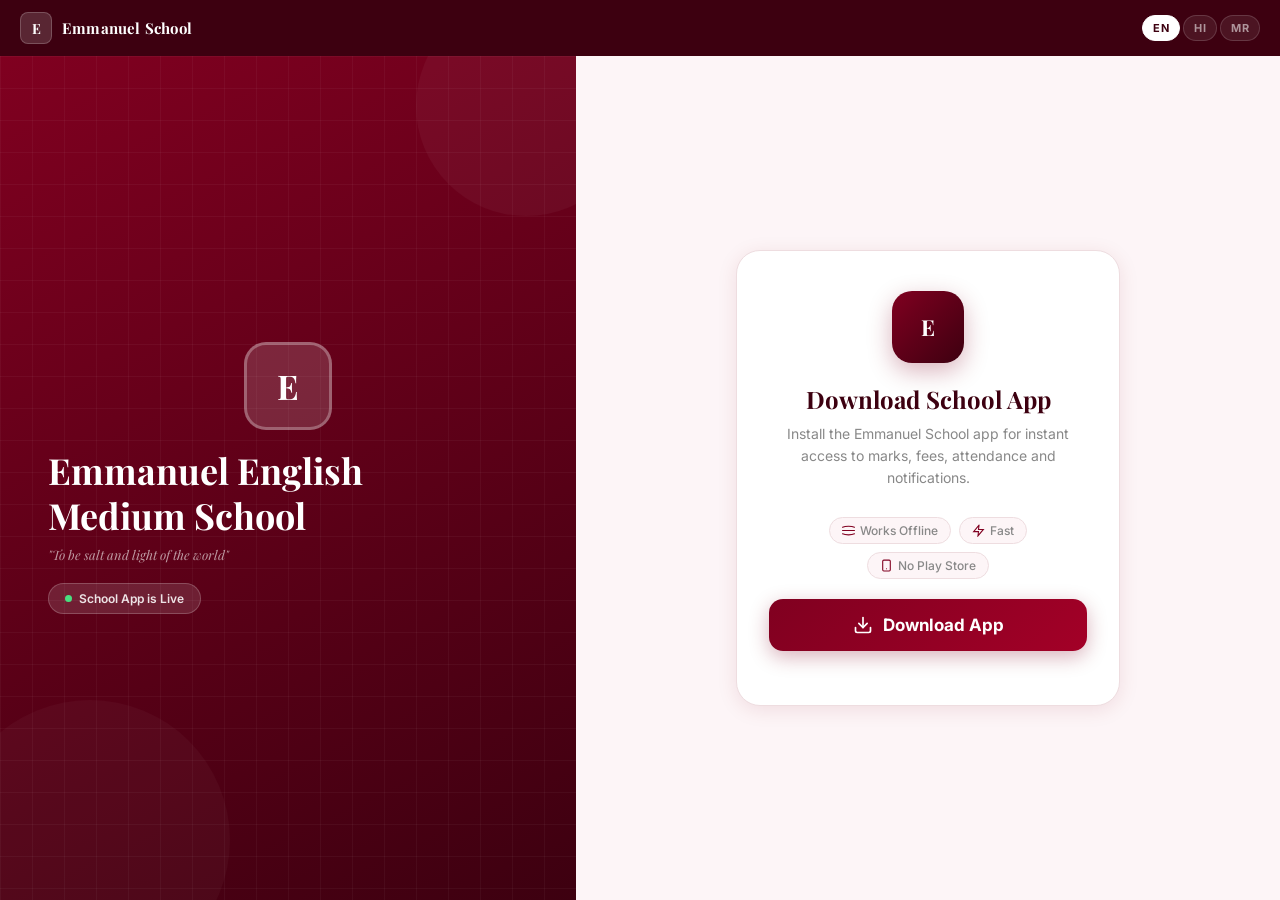
==== commit e8ebe37e: "Update fmt.Println message from 'Hello' to 'Goodbye'" ====
--- a/index.html
+++ b/index.html
@@ -1,831 +1,718 @@
 <!DOCTYPE html>
 <html lang="en">
 <head>
-  <meta charset="UTF-8" />
-  <meta name="viewport" content="width=device-width, initial-scale=1.0" />
-  <meta name="theme-color" content="#800020" />
-  <meta name="description" content="Emmanuel English Medium School - EduManage App" />
-  <title>Emmanuel School</title>
-  <link rel="manifest" href="manifest.json" />
-  <link rel="icon" href="icons/icon-192x192.png" />
-  <link rel="apple-touch-icon" href="icons/icon-192x192.png" />
-  <link rel="preconnect" href="https://fonts.googleapis.com" />
-  <link rel="preconnect" href="https://fonts.gstatic.com" crossorigin />
-  <link href="https://fonts.googleapis.com/css2?family=Playfair+Display:wght@400;600;700&family=Inter:wght@300;400;500;600&family=JetBrains+Mono:wght@400;500&display=swap" rel="stylesheet" />
-  <style>
-    *, *::before, *::after { box-sizing: border-box; margin: 0; padding: 0; }
-
-    :root {
-      --primary: #800020;
-      --dark: #5c0018;
-      --deeper: #3d0010;
-      --white: #ffffff;
-      --light-bg: #fdf6f6;
-      --border: #e8d0d5;
-      --text: #1a1a1a;
-      --muted: #6b6b6b;
-      --success: #1a7a3e;
-      --radius: 14px;
-      --shadow: 0 4px 24px rgba(128,0,32,0.10);
-    }
-
-    html, body {
-      height: 100%;
-      font-family: 'Inter', sans-serif;
-      background: var(--light-bg);
-      color: var(--text);
-      overflow-x: hidden;
-    }
-
-    /* ---- TOP HEADER ---- */
-    .top-bar {
-      background: var(--deeper);
-      padding: 10px 20px;
-      display: flex;
-      align-items: center;
-      justify-content: space-between;
-    }
-    .top-bar .school-brand {
-      display: flex;
-      align-items: center;
-      gap: 10px;
-    }
-    .top-bar .school-brand img {
-      width: 36px;
-      height: 36px;
-      border-radius: 50%;
-      object-fit: cover;
-      border: 2px solid rgba(255,255,255,0.3);
-    }
-    .top-bar .school-brand span {
-      font-family: 'Playfair Display', serif;
-      font-size: 15px;
-      font-weight: 700;
-      color: var(--white);
-      letter-spacing: 0.3px;
-    }
-    .lang-switch {
-      display: flex;
-      gap: 4px;
-    }
-    .lang-btn {
-      background: rgba(255,255,255,0.12);
-      border: 1px solid rgba(255,255,255,0.25);
-      color: rgba(255,255,255,0.7);
-      font-size: 11px;
-      font-weight: 600;
-      padding: 4px 9px;
-      border-radius: 20px;
-      cursor: pointer;
-      font-family: 'Inter', sans-serif;
-      transition: all 0.2s;
-      letter-spacing: 0.5px;
-    }
-    .lang-btn.active, .lang-btn:hover {
-      background: var(--white);
-      color: var(--deeper);
-      border-color: var(--white);
-    }
-
-    /* ---- HERO ---- */
-    .hero {
-      background: linear-gradient(160deg, var(--primary) 0%, var(--deeper) 100%);
-      padding: 48px 24px 56px;
-      text-align: center;
-      position: relative;
-      overflow: hidden;
-    }
-    .hero::before {
-      content: '';
-      position: absolute;
-      top: -60px; right: -60px;
-      width: 220px; height: 220px;
-      background: rgba(255,255,255,0.04);
-      border-radius: 50%;
-    }
-    .hero::after {
-      content: '';
-      position: absolute;
-      bottom: -80px; left: -50px;
-      width: 280px; height: 280px;
-      background: rgba(255,255,255,0.03);
-      border-radius: 50%;
-    }
-    .hero-logo {
-      width: 90px;
-      height: 90px;
-      border-radius: 22px;
-      object-fit: cover;
-      border: 3px solid rgba(255,255,255,0.3);
-      box-shadow: 0 8px 32px rgba(0,0,0,0.25);
-      margin-bottom: 18px;
-      background: var(--white);
-    }
-    .hero h1 {
-      font-family: 'Playfair Display', serif;
-      font-size: 26px;
-      font-weight: 700;
-      color: var(--white);
-      line-height: 1.25;
-      margin-bottom: 6px;
-    }
-    .hero .motto {
-      font-size: 13px;
-      color: rgba(255,255,255,0.65);
-      font-style: italic;
-      font-family: 'Playfair Display', serif;
-      margin-bottom: 18px;
-    }
-    .hero .badge {
-      display: inline-flex;
-      align-items: center;
-      gap: 6px;
-      background: rgba(255,255,255,0.13);
-      border: 1px solid rgba(255,255,255,0.22);
-      border-radius: 20px;
-      padding: 6px 14px;
-      font-size: 12px;
-      color: rgba(255,255,255,0.85);
-      font-weight: 500;
-      margin-bottom: 8px;
-    }
-    .badge-dot {
-      width: 7px;
-      height: 7px;
-      background: #4ade80;
-      border-radius: 50%;
-      animation: pulse 1.8s infinite;
-    }
-    @keyframes pulse {
-      0%, 100% { opacity: 1; transform: scale(1); }
-      50% { opacity: 0.5; transform: scale(1.4); }
-    }
-
-    /* ---- CARDS SECTION ---- */
-    .section-title {
-      font-family: 'Playfair Display', serif;
-      font-size: 18px;
-      font-weight: 700;
-      color: var(--deeper);
-      margin-bottom: 4px;
-    }
-    .section-sub {
-      font-size: 13px;
-      color: var(--muted);
-      margin-bottom: 18px;
-    }
-    .cards-section {
-      padding: 28px 20px 0;
-    }
-
-    .portal-cards {
-      display: flex;
-      flex-direction: column;
-      gap: 14px;
-    }
-
-    .portal-card {
-      background: var(--white);
-      border: 1.5px solid var(--border);
-      border-radius: var(--radius);
-      padding: 20px 18px;
-      display: flex;
-      align-items: center;
-      gap: 16px;
-      text-decoration: none;
-      color: inherit;
-      box-shadow: var(--shadow);
-      transition: transform 0.18s, box-shadow 0.18s, border-color 0.18s;
-      cursor: pointer;
-    }
-    .portal-card:hover, .portal-card:active {
-      transform: translateY(-2px);
-      box-shadow: 0 8px 32px rgba(128,0,32,0.15);
-      border-color: var(--primary);
-    }
-    .card-icon {
-      width: 52px;
-      height: 52px;
-      border-radius: 14px;
-      display: flex;
-      align-items: center;
-      justify-content: center;
-      flex-shrink: 0;
-    }
-    .card-icon svg {
-      width: 26px;
-      height: 26px;
-    }
-    .card-icon.student-icon { background: #fef2f5; }
-    .card-icon.teacher-icon { background: #fff8f0; }
-    .card-icon.admin-icon   { background: #f5f0ff; }
-    .card-body { flex: 1; }
-    .card-body h3 {
-      font-family: 'Playfair Display', serif;
-      font-size: 16px;
-      font-weight: 700;
-      color: var(--deeper);
-      margin-bottom: 3px;
-    }
-    .card-body p {
-      font-size: 12.5px;
-      color: var(--muted);
-      line-height: 1.45;
-    }
-    .card-arrow {
-      width: 32px;
-      height: 32px;
-      background: var(--light-bg);
-      border: 1px solid var(--border);
-      border-radius: 50%;
-      display: flex;
-      align-items: center;
-      justify-content: center;
-      flex-shrink: 0;
-      transition: background 0.18s;
-    }
-    .portal-card:hover .card-arrow { background: var(--primary); }
-    .portal-card:hover .card-arrow svg path { stroke: white; }
-    .card-arrow svg { width: 16px; height: 16px; }
-
-    /* ---- INSTALL SECTION ---- */
-    .install-section {
-      margin: 24px 20px 0;
-    }
-    .install-card {
-      background: linear-gradient(135deg, var(--primary), var(--deeper));
-      border-radius: var(--radius);
-      padding: 22px 20px;
-      color: var(--white);
-      position: relative;
-      overflow: hidden;
-    }
-    .install-card::after {
-      content: '';
-      position: absolute;
-      bottom: -30px; right: -30px;
-      width: 130px; height: 130px;
-      background: rgba(255,255,255,0.06);
-      border-radius: 50%;
-    }
-    .install-card h3 {
-      font-family: 'Playfair Display', serif;
-      font-size: 17px;
-      font-weight: 700;
-      margin-bottom: 6px;
-    }
-    .install-card p {
-      font-size: 12.5px;
-      color: rgba(255,255,255,0.72);
-      margin-bottom: 16px;
-      line-height: 1.5;
-    }
-    .install-btn {
-      display: inline-flex;
-      align-items: center;
-      gap: 8px;
-      background: var(--white);
-      color: var(--deeper);
-      font-size: 13.5px;
-      font-weight: 600;
-      padding: 11px 20px;
-      border-radius: 10px;
-      border: none;
-      cursor: pointer;
-      font-family: 'Inter', sans-serif;
-      transition: opacity 0.18s, transform 0.18s;
-      position: relative;
-      z-index: 1;
-    }
-    .install-btn:hover { opacity: 0.9; transform: scale(1.02); }
-    .install-btn svg { width: 18px; height: 18px; }
-    .install-btn:disabled { opacity: 0.6; cursor: not-allowed; }
-
-    /* progress bar */
-    .progress-wrap {
-      display: none;
-      margin-top: 14px;
-      position: relative;
-      z-index: 1;
-    }
-    .progress-wrap.show { display: block; }
-    .progress-label {
-      font-size: 12px;
-      color: rgba(255,255,255,0.75);
-      margin-bottom: 6px;
-    }
-    .progress-bar-bg {
-      background: rgba(255,255,255,0.2);
-      border-radius: 6px;
-      height: 8px;
-      overflow: hidden;
-    }
-    .progress-bar-fill {
-      height: 100%;
-      background: var(--white);
-      border-radius: 6px;
-      width: 0%;
-      transition: width 0.3s ease;
-    }
-    .install-done-btns {
-      display: none;
-      gap: 10px;
-      margin-top: 14px;
-      position: relative;
-      z-index: 1;
-    }
-    .install-done-btns.show { display: flex; }
-    .done-btn {
-      flex: 1;
-      padding: 10px;
-      border-radius: 10px;
-      font-size: 13px;
-      font-weight: 600;
-      border: none;
-      cursor: pointer;
-      font-family: 'Inter', sans-serif;
-      transition: opacity 0.18s;
-    }
-    .done-btn.open { background: var(--white); color: var(--deeper); }
-    .done-btn.dismiss { background: rgba(255,255,255,0.15); color: var(--white); border: 1px solid rgba(255,255,255,0.3); }
-    .done-btn:hover { opacity: 0.88; }
-
-    /* ---- FOOTER ---- */
-    .footer {
-      padding: 28px 20px 36px;
-      text-align: center;
-    }
-    .footer-divider {
-      height: 1px;
-      background: var(--border);
-      margin-bottom: 20px;
-    }
-    .footer p {
-      font-size: 12px;
-      color: var(--muted);
-      line-height: 1.7;
-    }
-    .footer strong {
-      color: var(--primary);
-      font-weight: 600;
-    }
-
-    /* ---- PWA INSTALL BANNER (bottom) ---- */
-    #pwa-banner {
-      position: fixed;
-      bottom: 0; left: 0; right: 0;
-      background: var(--white);
-      border-top: 2px solid var(--border);
-      box-shadow: 0 -4px 24px rgba(128,0,32,0.12);
-      padding: 16px 20px;
-      display: none;
-      align-items: center;
-      gap: 14px;
-      z-index: 999;
-      animation: slideUp 0.35s ease;
-    }
-    #pwa-banner.show { display: flex; }
-    @keyframes slideUp {
-      from { transform: translateY(100%); opacity: 0; }
-      to   { transform: translateY(0);    opacity: 1; }
-    }
-    .pwa-banner-logo {
-      width: 44px;
-      height: 44px;
-      border-radius: 12px;
-      object-fit: cover;
-      flex-shrink: 0;
-      border: 1.5px solid var(--border);
-    }
-    .pwa-banner-text { flex: 1; }
-    .pwa-banner-text strong {
-      display: block;
-      font-size: 14px;
-      font-weight: 700;
-      color: var(--deeper);
-      font-family: 'Playfair Display', serif;
-    }
-    .pwa-banner-text span {
-      font-size: 12px;
-      color: var(--muted);
-    }
-    .pwa-banner-btns { display: flex; gap: 8px; }
-    .pwa-add-btn {
-      background: var(--primary);
-      color: var(--white);
-      border: none;
-      padding: 9px 16px;
-      border-radius: 8px;
-      font-size: 13px;
-      font-weight: 600;
-      cursor: pointer;
-      font-family: 'Inter', sans-serif;
-      white-space: nowrap;
-    }
-    .pwa-close-btn {
-      background: none;
-      border: 1.5px solid var(--border);
-      color: var(--muted);
-      padding: 9px 12px;
-      border-radius: 8px;
-      font-size: 12px;
-      cursor: pointer;
-      font-family: 'Inter', sans-serif;
-    }
-
-    /* ---- RESPONSIVE (desktop) ---- */
-    @media (min-width: 600px) {
-      .portal-cards { flex-direction: row; flex-wrap: wrap; }
-      .portal-card { flex: 1 1 calc(50% - 7px); }
-      .hero h1 { font-size: 32px; }
-      .hero { padding: 60px 40px 68px; }
-      .cards-section, .install-section, .footer { padding-left: 40px; padding-right: 40px; }
-    }
-    @media (min-width: 900px) {
-      body { max-width: 520px; margin: 0 auto; }
-      #pwa-banner { max-width: 520px; left: 50%; transform: translateX(-50%); }
-      #pwa-banner.show { display: flex; transform: translateX(-50%); }
-    }
-
-    /* ---- HIDDEN TEXTS (multilang) ---- */
-    [data-lang] { display: none; }
-    [data-lang].active { display: inline; }
-    [data-lang-block] { display: none; }
-    [data-lang-block].active { display: block; }
-  </style>
+<meta charset="UTF-8">
+<meta name="viewport" content="width=device-width, initial-scale=1.0, viewport-fit=cover">
+<meta name="theme-color" content="#800020">
+<meta name="mobile-web-app-capable" content="yes">
+<meta name="apple-mobile-web-app-capable" content="yes">
+<meta name="apple-mobile-web-app-status-bar-style" content="black-translucent">
+<meta name="apple-mobile-web-app-title" content="Emmanuel School">
+<meta name="description" content="Emmanuel English Medium School — Student, Teacher and Admin Portal">
+<title>Emmanuel School</title>
+<link rel="manifest" href="manifest.json">
+<link rel="icon" href="icons/icon-192x192.png">
+<link rel="apple-touch-icon" href="icons/icon-192x192.png">
+<link rel="preconnect" href="https://fonts.googleapis.com">
+<link rel="preconnect" href="https://fonts.gstatic.com" crossorigin>
+<link href="https://fonts.googleapis.com/css2?family=Playfair+Display:wght@400;600;700&family=Inter:wght@300;400;500;600;700&family=JetBrains+Mono:wght@400;500&display=swap" rel="stylesheet">
+<style>
+*{margin:0;padding:0;box-sizing:border-box;-webkit-tap-highlight-color:transparent}
+:root{
+  --p:#800020;--dk:#5c0018;--dp:#3d0010;--ac:#a30027;
+  --w:#fff;--bg:#fdf5f7;--card:#fff;
+  --border:#eedde0;--text:#1a1a1a;--muted:#888;
+  --green:#1a7a3e;--red:#c0001a;--gold:#b8860b;
+  --ff:'Playfair Display',serif;
+  --fb:'Inter',sans-serif;
+  --fm:'JetBrains Mono',monospace;
+  --r:16px;--sh:0 4px 20px rgba(128,0,32,.1);
+}
+html,body{height:100%;font-family:var(--fb);background:var(--bg);color:var(--text);overflow-x:hidden}
+
+/* FULL SCREEN LAYOUT */
+.page{
+  min-height:100vh;
+  min-height:100dvh;
+  display:flex;
+  flex-direction:column;
+}
+
+/* TOP BAR */
+.topbar{
+  background:var(--dp);
+  padding:12px 20px;
+  padding-top:max(12px,env(safe-area-inset-top));
+  display:flex;
+  align-items:center;
+  justify-content:space-between;
+  position:sticky;
+  top:0;
+  z-index:99;
+  flex-shrink:0;
+}
+.topbar-brand{display:flex;align-items:center;gap:10px}
+.topbar-logo{
+  width:32px;height:32px;
+  border-radius:8px;
+  object-fit:cover;
+  border:1.5px solid rgba(255,255,255,.2);
+  background:rgba(255,255,255,.1);
+  flex-shrink:0;
+}
+.topbar-logo-fb{
+  width:32px;height:32px;
+  border-radius:8px;
+  background:rgba(255,255,255,.15);
+  border:1.5px solid rgba(255,255,255,.2);
+  display:flex;align-items:center;justify-content:center;
+  font-family:var(--ff);font-size:14px;font-weight:700;color:var(--w);
+}
+.topbar-name{
+  font-family:var(--ff);
+  font-size:15px;font-weight:700;
+  color:var(--w);letter-spacing:.2px;
+}
+.lang-row{display:flex;gap:3px}
+.lang-btn{
+  background:rgba(255,255,255,.08);
+  border:1px solid rgba(255,255,255,.15);
+  color:rgba(255,255,255,.55);
+  font-size:11px;font-weight:700;
+  padding:5px 10px;border-radius:20px;
+  cursor:pointer;font-family:var(--fb);
+  transition:all .18s;letter-spacing:.5px;
+}
+.lang-btn.on,
+.lang-btn:hover{background:var(--w);color:var(--dp);border-color:var(--w)}
+
+/* HERO */
+.hero{
+  background:linear-gradient(155deg,var(--p) 0%,var(--dp) 100%);
+  padding:48px 24px 56px;
+  text-align:center;
+  position:relative;
+  overflow:hidden;
+  flex-shrink:0;
+}
+.hero::before{
+  content:'';position:absolute;
+  top:-60px;right:-60px;
+  width:220px;height:220px;
+  background:rgba(255,255,255,.04);border-radius:50%;
+}
+.hero::after{
+  content:'';position:absolute;
+  bottom:-80px;left:-50px;
+  width:280px;height:280px;
+  background:rgba(255,255,255,.03);border-radius:50%;
+}
+/* grid lines */
+.hero-grid{
+  position:absolute;inset:0;
+  background-image:
+    linear-gradient(rgba(255,255,255,.04) 1px,transparent 1px),
+    linear-gradient(90deg,rgba(255,255,255,.04) 1px,transparent 1px);
+  background-size:32px 32px;
+}
+.hero-inner{position:relative;z-index:1}
+.hero-logo{
+  width:88px;height:88px;
+  border-radius:22px;
+  object-fit:cover;
+  border:3px solid rgba(255,255,255,.28);
+  box-shadow:0 8px 32px rgba(0,0,0,.28);
+  margin-bottom:18px;
+  background:rgba(255,255,255,.1);
+}
+.hero-logo-fb{
+  width:88px;height:88px;
+  border-radius:22px;
+  background:rgba(255,255,255,.15);
+  border:3px solid rgba(255,255,255,.28);
+  display:none;align-items:center;justify-content:center;
+  font-family:var(--ff);font-size:34px;font-weight:700;color:var(--w);
+  margin:0 auto 18px;
+}
+.hero h1{
+  font-family:var(--ff);
+  font-size:26px;font-weight:700;
+  color:var(--w);line-height:1.25;
+  margin-bottom:8px;
+}
+.hero-motto{
+  font-size:13px;
+  color:rgba(255,255,255,.6);
+  font-style:italic;
+  font-family:var(--ff);
+  margin-bottom:20px;
+}
+.hero-live{
+  display:inline-flex;align-items:center;gap:7px;
+  background:rgba(255,255,255,.12);
+  border:1px solid rgba(255,255,255,.2);
+  border-radius:20px;padding:7px 16px;
+  font-size:12px;color:rgba(255,255,255,.88);font-weight:600;
+}
+.live-dot{
+  width:7px;height:7px;
+  background:#4ade80;border-radius:50%;
+  animation:blink 1.8s infinite;
+}
+@keyframes blink{0%,100%{opacity:1;transform:scale(1)}50%{opacity:.4;transform:scale(1.5)}}
+
+/* INSTALL SECTION - MAIN FOCUS */
+.install-section{
+  flex:1;
+  display:flex;flex-direction:column;
+  align-items:center;justify-content:center;
+  padding:32px 20px;
+  max-width:480px;
+  margin:0 auto;
+  width:100%;
+}
+.install-card{
+  background:var(--card);
+  border:1.5px solid var(--border);
+  border-radius:24px;
+  padding:32px 24px;
+  width:100%;
+  box-shadow:var(--sh);
+  text-align:center;
+}
+.install-icon{
+  width:72px;height:72px;
+  background:linear-gradient(135deg,var(--p),var(--dp));
+  border-radius:20px;
+  display:flex;align-items:center;justify-content:center;
+  margin:0 auto 20px;
+  box-shadow:0 8px 24px rgba(128,0,32,.3);
+}
+.install-icon img{
+  width:48px;height:48px;
+  object-fit:contain;border-radius:10px;
+}
+.install-icon-fb{
+  font-family:var(--ff);
+  font-size:22px;font-weight:700;color:var(--w);
+}
+.install-title{
+  font-family:var(--ff);
+  font-size:24px;font-weight:700;
+  color:var(--dp);margin-bottom:8px;
+}
+.install-sub{
+  font-size:14px;color:var(--muted);
+  line-height:1.55;margin-bottom:28px;
+}
+.install-btn{
+  width:100%;padding:16px;
+  background:linear-gradient(135deg,var(--p),var(--ac));
+  color:var(--w);border:none;border-radius:14px;
+  font-size:17px;font-weight:700;
+  font-family:var(--fb);cursor:pointer;
+  display:flex;align-items:center;justify-content:center;gap:10px;
+  box-shadow:0 6px 20px rgba(128,0,32,.3);
+  transition:opacity .18s,transform .15s;
+  margin-bottom:14px;
+}
+.install-btn:hover{opacity:.9}
+.install-btn:active{transform:scale(.98)}
+.install-btn:disabled{opacity:.55;cursor:not-allowed}
+.install-btn svg{width:20px;height:20px;stroke:var(--w);fill:none;stroke-width:2;stroke-linecap:round}
+
+/* PROGRESS */
+.progress-wrap{
+  display:none;margin-bottom:14px;
+  background:var(--bg);border-radius:12px;
+  padding:16px 18px;border:1.5px solid var(--border);
+}
+.progress-wrap.show{display:block}
+.progress-label{
+  font-size:13px;font-weight:600;
+  color:var(--dp);margin-bottom:10px;
+  text-align:left;
+}
+.progress-track{
+  background:#eee;border-radius:8px;
+  height:10px;overflow:hidden;
+  margin-bottom:8px;
+}
+.progress-fill{
+  height:100%;
+  background:linear-gradient(90deg,var(--p),var(--ac));
+  border-radius:8px;width:0%;
+  transition:width .35s ease;
+}
+.progress-pct{
+  font-family:var(--fm);
+  font-size:12px;color:var(--muted);
+  text-align:right;
+}
+
+/* DONE STATE */
+.done-wrap{display:none}
+.done-wrap.show{display:block}
+.done-msg{
+  background:#e8f5ee;border:1.5px solid rgba(26,122,62,.2);
+  border-radius:12px;padding:14px 16px;
+  font-size:14px;font-weight:600;color:var(--green);
+  margin-bottom:14px;text-align:center;
+}
+.done-btns{display:flex;gap:10px}
+.done-btn{
+  flex:1;padding:14px;border-radius:12px;
+  font-size:15px;font-weight:700;
+  font-family:var(--fb);border:none;cursor:pointer;
+  transition:opacity .18s;
+}
+.done-btn:hover{opacity:.88}
+.done-btn.open{background:linear-gradient(135deg,var(--p),var(--ac));color:var(--w);box-shadow:0 4px 14px rgba(128,0,32,.25)}
+.done-btn.later{background:var(--bg);color:var(--muted);border:1.5px solid var(--border)}
+
+/* FEATURES */
+.features{
+  display:flex;gap:8px;
+  justify-content:center;
+  flex-wrap:wrap;
+  margin-bottom:20px;
+}
+.feature-chip{
+  display:flex;align-items:center;gap:5px;
+  background:var(--bg);border:1px solid var(--border);
+  border-radius:20px;padding:5px 12px;
+  font-size:12px;font-weight:500;color:var(--muted);
+}
+.feature-chip svg{width:13px;height:13px;stroke:var(--p);fill:none;stroke-width:2;stroke-linecap:round}
+
+/* STAFF LINKS */
+.staff-links{
+  padding:0 20px 32px;
+  padding-bottom:max(32px,env(safe-area-inset-bottom));
+  max-width:480px;margin:0 auto;width:100%;
+}
+.staff-label{
+  font-size:11px;font-weight:700;
+  text-transform:uppercase;letter-spacing:1px;
+  color:var(--muted);text-align:center;
+  margin-bottom:12px;
+}
+.staff-row{display:flex;gap:10px}
+.staff-link{
+  flex:1;
+  display:flex;align-items:center;justify-content:center;gap:7px;
+  padding:12px;
+  background:var(--card);
+  border:1.5px solid var(--border);
+  border-radius:12px;
+  text-decoration:none;
+  font-size:13px;font-weight:600;color:var(--dp);
+  box-shadow:0 2px 8px rgba(128,0,32,.06);
+  transition:border-color .18s,box-shadow .18s,transform .15s;
+}
+.staff-link:hover{border-color:var(--p);box-shadow:0 4px 16px rgba(128,0,32,.12);transform:translateY(-2px)}
+.staff-link:active{transform:scale(.97)}
+.staff-link svg{width:16px;height:16px;stroke:var(--p);fill:none;stroke-width:2;stroke-linecap:round}
+
+/* PWA BOTTOM BANNER */
+#pwa-bar{
+  position:fixed;bottom:0;left:0;right:0;
+  background:var(--w);
+  border-top:2px solid var(--border);
+  box-shadow:0 -4px 20px rgba(128,0,32,.1);
+  padding:12px 18px;
+  padding-bottom:max(12px,env(safe-area-inset-bottom));
+  display:none;align-items:center;gap:12px;
+  z-index:999;animation:slideUp .32s ease;
+}
+#pwa-bar.show{display:flex}
+@keyframes slideUp{from{transform:translateY(100%)}to{transform:translateY(0)}}
+.pwa-bar-logo{
+  width:40px;height:40px;border-radius:10px;
+  object-fit:cover;flex-shrink:0;
+  border:1.5px solid var(--border);
+  background:var(--bg);
+}
+.pwa-bar-txt{flex:1}
+.pwa-bar-txt strong{
+  display:block;font-size:13.5px;
+  font-weight:700;color:var(--dp);
+  font-family:var(--ff);
+}
+.pwa-bar-txt span{font-size:11.5px;color:var(--muted)}
+.pwa-bar-add{
+  background:var(--p);color:var(--w);
+  border:none;padding:9px 16px;
+  border-radius:9px;font-size:13px;
+  font-weight:700;cursor:pointer;
+  font-family:var(--fb);white-space:nowrap;
+}
+.pwa-bar-later{
+  background:none;border:1.5px solid var(--border);
+  color:var(--muted);padding:9px 11px;
+  border-radius:9px;font-size:12px;
+  cursor:pointer;font-family:var(--fb);
+}
+
+/* LANG HIDDEN */
+.l{display:none}.l.on{display:inline}
+
+/* PC */
+@media(min-width:600px){
+  .hero h1{font-size:32px}
+  .hero{padding:64px 40px 72px}
+  .install-section{padding:40px 24px}
+  .install-card{padding:40px 32px}
+  .staff-row{max-width:320px;margin:0 auto}
+}
+@media(min-width:900px){
+  .page{flex-direction:row;flex-wrap:wrap}
+  .topbar{width:100%;flex:0 0 100%}
+  .hero{
+    flex:0 0 45%;min-height:calc(100vh - 56px);
+    display:flex;flex-direction:column;
+    justify-content:center;padding:60px 48px;
+    text-align:left;
+  }
+  .hero h1{font-size:36px}
+  .hero-live{align-self:flex-start}
+  .install-section{
+    flex:0 0 55%;min-height:calc(100vh - 56px);
+    justify-content:center;padding:60px 48px;
+  }
+  .staff-links{display:none}
+}
+</style>
 </head>
 <body>
 
-  <!-- TOP BAR -->
-  <div class="top-bar">
-    <div class="school-brand">
-      <img src="icons/icon-72x72.png" alt="Emmanuel School Logo" onerror="this.style.display='none'" />
-      <span>Emmanuel School</span>
+<div class="page">
+
+<!-- TOPBAR -->
+<div class="topbar">
+  <div class="topbar-brand">
+    <img src="logo.webp" class="topbar-logo" alt="E"
+      onerror="this.style.display='none';this.nextElementSibling.style.display='flex'">
+    <div class="topbar-logo-fb" style="display:none">E</div>
+    <span class="topbar-name">Emmanuel School</span>
+  </div>
+  <div class="lang-row">
+    <button class="lang-btn on" onclick="setLang('en')">EN</button>
+    <button class="lang-btn" onclick="setLang('hi')">HI</button>
+    <button class="lang-btn" onclick="setLang('mr')">MR</button>
+  </div>
+</div>
+
+<!-- HERO -->
+<div class="hero">
+  <div class="hero-grid"></div>
+  <div class="hero-inner">
+    <img src="logo.webp" class="hero-logo" alt="Emmanuel School"
+      onerror="this.style.display='none';document.querySelector('.hero-logo-fb').style.display='flex'">
+    <div class="hero-logo-fb">E</div>
+    <h1>
+      <span class="l en on">Emmanuel English<br>Medium School</span>
+      <span class="l hi">Emmanuel English<br>Medium School</span>
+      <span class="l mr">Emmanuel English<br>Medium School</span>
+    </h1>
+    <div class="hero-motto">
+      <span class="l en on">"To be salt and light of the world"</span>
+      <span class="l hi">"Duniya ke namak aur roshni bano"</span>
+      <span class="l mr">"Jagache mith ani prakash vha"</span>
     </div>
-    <div class="lang-switch">
-      <button class="lang-btn active" onclick="setLang('en')">EN</button>
-      <button class="lang-btn" onclick="setLang('hi')">HI</button>
-      <button class="lang-btn" onclick="setLang('mr')">MR</button>
+    <div class="hero-live">
+      <span class="live-dot"></span>
+      <span class="l en on">School App is Live</span>
+      <span class="l hi">School App Live Hai</span>
+      <span class="l mr">School App Live Ahe</span>
     </div>
   </div>
-
-  <!-- HERO -->
-  <div class="hero">
-    <img src="logo.webp" alt="Emmanuel School" class="hero-logo" onerror="this.src='icons/icon-192x192.png'" />
-    <h1>
-      <span data-lang="en" class="active">Emmanuel English<br>Medium School</span>
-      <span data-lang="hi">इमैनुएल इंग्लिश<br>मीडियम स्कूल</span>
-      <span data-lang="mr">इमॅन्युएल इंग्रजी<br>माध्यम शाळा</span>
-    </h1>
-    <div class="motto">
-      <span data-lang="en" class="active">"To be salt and light of the world"</span>
-      <span data-lang="hi">"दुनिया के नमक और रोशनी बनो"</span>
-      <span data-lang="mr">"जगाचे मीठ आणि प्रकाश व्हा"</span>
+</div>
+
+<!-- INSTALL SECTION -->
+<div class="install-section">
+  <div class="install-card">
+
+    <div class="install-icon">
+      <img src="logo.webp" alt="E"
+        onerror="this.style.display='none';this.nextElementSibling.style.display='block'">
+      <span class="install-icon-fb" style="display:none">E</span>
     </div>
-    <div class="badge">
-      <span class="badge-dot"></span>
-      <span data-lang="en" class="active">School Management App - Live</span>
-      <span data-lang="hi">स्कूल मैनेजमेंट ऐप - लाइव</span>
-      <span data-lang="mr">शाळा व्यवस्थापन ऐप - लाइव्ह</span>
+
+    <div class="install-title">
+      <span class="l en on">Download School App</span>
+      <span class="l hi">School App Download Karo</span>
+      <span class="l mr">School App Download Kara</span>
     </div>
-  </div>
-
-  <!-- PORTAL CARDS -->
-  <div class="cards-section">
-    <p class="section-title">
-      <span data-lang="en" class="active">Choose Your Portal</span>
-      <span data-lang="hi">अपना पोर्टल चुनें</span>
-      <span data-lang="mr">तुमचा पोर्टल निवडा</span>
-    </p>
-    <p class="section-sub">
-      <span data-lang="en" class="active">Login to access your dashboard</span>
-      <span data-lang="hi">डैशबोर्ड एक्सेस के लिए लॉगिन करें</span>
-      <span data-lang="mr">डॅशबोर्ड ऍक्सेस करण्यासाठी लॉगिन करा</span>
-    </p>
-
-    <div class="portal-cards">
-      <!-- Student -->
-      <a href="student.html" class="portal-card">
-        <div class="card-icon student-icon">
-          <svg viewBox="0 0 24 24" fill="none" xmlns="http://www.w3.org/2000/svg">
-            <path d="M12 2L2 7l10 5 10-5-10-5z" stroke="#800020" stroke-width="2" stroke-linejoin="round"/>
-            <path d="M2 17l10 5 10-5" stroke="#800020" stroke-width="2" stroke-linecap="round" stroke-linejoin="round"/>
-            <path d="M2 12l10 5 10-5" stroke="#800020" stroke-width="2" stroke-linecap="round" stroke-linejoin="round"/>
-          </svg>
-        </div>
-        <div class="card-body">
-          <h3>
-            <span data-lang="en" class="active">Student Portal</span>
-            <span data-lang="hi">छात्र पोर्टल</span>
-            <span data-lang="mr">विद्यार्थी पोर्टल</span>
-          </h3>
-          <p>
-            <span data-lang="en" class="active">Marks, attendance, fees &amp; notices</span>
-            <span data-lang="hi">अंक, उपस्थिति, फीस और सूचनाएं</span>
-            <span data-lang="mr">गुण, उपस्थिती, फी आणि सूचना</span>
-          </p>
-        </div>
-        <div class="card-arrow">
-          <svg viewBox="0 0 24 24" fill="none">
-            <path d="M9 18l6-6-6-6" stroke="#800020" stroke-width="2" stroke-linecap="round" stroke-linejoin="round"/>
-          </svg>
-        </div>
-      </a>
-
-      <!-- Teacher -->
-      <a href="teacher.html" class="portal-card">
-        <div class="card-icon teacher-icon">
-          <svg viewBox="0 0 24 24" fill="none" xmlns="http://www.w3.org/2000/svg">
-            <rect x="2" y="3" width="20" height="14" rx="2" stroke="#c25a00" stroke-width="2"/>
-            <path d="M8 21h8M12 17v4" stroke="#c25a00" stroke-width="2" stroke-linecap="round"/>
-            <path d="M7 8h10M7 11h6" stroke="#c25a00" stroke-width="2" stroke-linecap="round"/>
-          </svg>
-        </div>
-        <div class="card-body">
-          <h3>
-            <span data-lang="en" class="active">Teacher Panel</span>
-            <span data-lang="hi">शिक्षक पैनल</span>
-            <span data-lang="mr">शिक्षक पॅनेल</span>
-          </h3>
-          <p>
-            <span data-lang="en" class="active">Attendance, marks &amp; class posts</span>
-            <span data-lang="hi">उपस्थिति, अंक और क्लास पोस्ट</span>
-            <span data-lang="mr">उपस्थिती, गुण आणि वर्ग पोस्ट</span>
-          </p>
-        </div>
-        <div class="card-arrow">
-          <svg viewBox="0 0 24 24" fill="none">
-            <path d="M9 18l6-6-6-6" stroke="#800020" stroke-width="2" stroke-linecap="round" stroke-linejoin="round"/>
-          </svg>
-        </div>
-      </a>
-
-      <!-- Admin -->
-      <a href="login.html" class="portal-card">
-        <div class="card-icon admin-icon">
-          <svg viewBox="0 0 24 24" fill="none" xmlns="http://www.w3.org/2000/svg">
-            <path d="M12 2l3.09 6.26L22 9.27l-5 4.87 1.18 6.88L12 17.77l-6.18 3.25L7 14.14 2 9.27l6.91-1.01L12 2z" stroke="#6d28d9" stroke-width="2" stroke-linejoin="round"/>
-          </svg>
-        </div>
-        <div class="card-body">
-          <h3>
-            <span data-lang="en" class="active">Admin Panel</span>
-            <span data-lang="hi">एडमिन पैनल</span>
-            <span data-lang="mr">ॲडमिन पॅनेल</span>
-          </h3>
-          <p>
-            <span data-lang="en" class="active">Manage school, students &amp; staff</span>
-            <span data-lang="hi">स्कूल, छात्र और स्टाफ प्रबंधन</span>
-            <span data-lang="mr">शाळा, विद्यार्थी आणि कर्मचारी व्यवस्थापन</span>
-          </p>
-        </div>
-        <div class="card-arrow">
-          <svg viewBox="0 0 24 24" fill="none">
-            <path d="M9 18l6-6-6-6" stroke="#800020" stroke-width="2" stroke-linecap="round" stroke-linejoin="round"/>
-          </svg>
-        </div>
-      </a>
+
+    <div class="install-sub">
+      <span class="l en on">Install the Emmanuel School app for instant access to marks, fees, attendance and notifications.</span>
+      <span class="l hi">Marks, fees, attendance aur notifications ke liye Emmanuel School app install karo.</span>
+      <span class="l mr">Marks, fees, attendance aur notifications sathi Emmanuel School app install kara.</span>
     </div>
-  </div>
-
-  <!-- INSTALL SECTION -->
-  <div class="install-section">
-    <div class="install-card">
-      <h3>
-        <span data-lang="en" class="active">Install the App</span>
-        <span data-lang="hi">ऐप इंस्टॉल करें</span>
-        <span data-lang="mr">ऐप इन्स्टॉल करा</span>
-      </h3>
-      <p>
-        <span data-lang="en" class="active">Works offline. Fast. No Play Store needed.</span>
-        <span data-lang="hi">ऑफलाइन काम करता है। तेज़। Play Store की जरूरत नहीं।</span>
-        <span data-lang="mr">ऑफलाइन काम करते. वेगवान. Play Store लागत नाही.</span>
-      </p>
-
-      <button class="install-btn" id="install-btn" onclick="triggerInstall()">
-        <svg viewBox="0 0 24 24" fill="none">
-          <path d="M12 16l-5-5h3V4h4v7h3l-5 5z" fill="#800020"/>
-          <path d="M4 18h16v2H4v-2z" fill="#800020"/>
-        </svg>
-        <span data-lang="en" class="active">Download App</span>
-        <span data-lang="hi">ऐप डाउनलोड करें</span>
-        <span data-lang="mr">ऐप डाउनलोड करा</span>
-      </button>
-
-      <!-- Progress bar -->
-      <div class="progress-wrap" id="progress-wrap">
-        <div class="progress-label" id="progress-label">Preparing install...</div>
-        <div class="progress-bar-bg">
-          <div class="progress-bar-fill" id="progress-fill"></div>
-        </div>
+
+    <div class="features">
+      <div class="feature-chip">
+        <svg viewBox="0 0 24 24"><path d="M1 6s4-2 11-2 11 2 11 2"/><path d="M1 18s4 2 11 2 11-2 11-2"/><line x1="1" y1="12" x2="23" y2="12"/></svg>
+        <span class="l en on">Works Offline</span>
+        <span class="l hi">Offline Kaam Kare</span>
+        <span class="l mr">Offline Kaam Karte</span>
       </div>
-
-      <!-- Post-install buttons -->
-      <div class="install-done-btns" id="done-btns">
+      <div class="feature-chip">
+        <svg viewBox="0 0 24 24"><polyline points="13 2 3 14 12 14 11 22 21 10 12 10 13 2"/></svg>
+        <span class="l en on">Fast</span>
+        <span class="l hi">Tez</span>
+        <span class="l mr">Vegvan</span>
+      </div>
+      <div class="feature-chip">
+        <svg viewBox="0 0 24 24"><rect x="5" y="2" width="14" height="20" rx="2"/><line x1="12" y1="18" x2="12.01" y2="18"/></svg>
+        <span class="l en on">No Play Store</span>
+        <span class="l hi">Play Store Nahi</span>
+        <span class="l mr">Play Store Nahi</span>
+      </div>
+    </div>
+
+    <!-- INSTALL BUTTON -->
+    <button class="install-btn" id="installBtn" onclick="startInstall()">
+      <svg viewBox="0 0 24 24"><path d="M21 15v4a2 2 0 0 1-2 2H5a2 2 0 0 1-2-2v-4"/><polyline points="7 10 12 15 17 10"/><line x1="12" y1="15" x2="12" y2="3"/></svg>
+      <span class="l en on">Download App</span>
+      <span class="l hi">App Download Karo</span>
+      <span class="l mr">App Download Kara</span>
+    </button>
+
+    <!-- PROGRESS -->
+    <div class="progress-wrap" id="progressWrap">
+      <div class="progress-label" id="progressLabel">Preparing...</div>
+      <div class="progress-track">
+        <div class="progress-fill" id="progressFill"></div>
+      </div>
+      <div class="progress-pct" id="progressPct">0%</div>
+    </div>
+
+    <!-- DONE -->
+    <div class="done-wrap" id="doneWrap">
+      <div class="done-msg">
+        <span class="l en on">App installed successfully!</span>
+        <span class="l hi">App install ho gaya!</span>
+        <span class="l mr">App install zale!</span>
+      </div>
+      <div class="done-btns">
         <button class="done-btn open" onclick="openApp()">
-          <span data-lang="en" class="active">Open App</span>
-          <span data-lang="hi">ऐप खोलें</span>
-          <span data-lang="mr">ऐप उघडा</span>
+          <span class="l en on">Open App</span>
+          <span class="l hi">App Kholo</span>
+          <span class="l mr">App Ughada</span>
         </button>
-        <button class="done-btn dismiss" onclick="hideDone()">
-          <span data-lang="en" class="active">Done</span>
-          <span data-lang="hi">हो गया</span>
-          <span data-lang="mr">झाले</span>
+        <button class="done-btn later" onclick="resetInstall()">
+          <span class="l en on">Later</span>
+          <span class="l hi">Baad Mein</span>
+          <span class="l mr">Nantar</span>
         </button>
       </div>
     </div>
+
   </div>
-
-  <!-- FOOTER -->
-  <div class="footer">
-    <div class="footer-divider"></div>
-    <p>
-      <strong>Emmanuel English Medium School</strong><br/>
-      <span data-lang="en" class="active">
-        Powered by EduManage &bull; Classes Nursery to Class 10<br/>
-        For support, contact the school office
-      </span>
-      <span data-lang="hi">
-        EduManage द्वारा संचालित &bull; नर्सरी से कक्षा 10 तक<br/>
-        सहायता के लिए स्कूल कार्यालय से संपर्क करें
-      </span>
-      <span data-lang="mr">
-        EduManage द्वारे चालवले &bull; नर्सरी ते वर्ग 10<br/>
-        मदतीसाठी शाळेच्या कार्यालयाशी संपर्क करा
-      </span>
-    </p>
+</div>
+
+<!-- STAFF LINKS (mobile only) -->
+<div class="staff-links">
+  <div class="staff-label">
+    <span class="l en on">Staff Login</span>
+    <span class="l hi">Staff Login</span>
+    <span class="l mr">Staff Login</span>
   </div>
-
-  <!-- PWA INSTALL BANNER (bottom) -->
-  <div id="pwa-banner">
-    <img src="logo.webp" alt="Emmanuel School" class="pwa-banner-logo" onerror="this.src='icons/icon-72x72.png'" />
-    <div class="pwa-banner-text">
-      <strong>Emmanuel School</strong>
-      <span>
-        <span data-lang="en" class="active">Add to Home Screen for quick access</span>
-        <span data-lang="hi">होम स्क्रीन पर जोड़ें</span>
-        <span data-lang="mr">होम स्क्रीनवर जोडा</span>
-      </span>
-    </div>
-    <div class="pwa-banner-btns">
-      <button class="pwa-add-btn" onclick="triggerInstall()">
-        <span data-lang="en" class="active">Add</span>
-        <span data-lang="hi">जोड़ें</span>
-        <span data-lang="mr">जोडा</span>
-      </button>
-      <button class="pwa-close-btn" onclick="closeBanner()">
-        <span data-lang="en" class="active">Later</span>
-        <span data-lang="hi">बाद में</span>
-        <span data-lang="mr">नंतर</span>
-      </button>
-    </div>
+  <div class="staff-row">
+    <a href="teacher-login.html" class="staff-link">
+      <svg viewBox="0 0 24 24"><rect x="2" y="3" width="20" height="14" rx="2"/><line x1="8" y1="21" x2="16" y2="21"/><line x1="12" y1="17" x2="12" y2="21"/></svg>
+      <span class="l en on">Teacher</span>
+      <span class="l hi">Teacher</span>
+      <span class="l mr">Shikshak</span>
+    </a>
+    <a href="login.html" class="staff-link">
+      <svg viewBox="0 0 24 24"><circle cx="12" cy="8" r="4"/><path d="M4 20c0-4 3.6-7 8-7s8 3 8 7"/></svg>
+      <span class="l en on">Admin</span>
+      <span class="l hi">Admin</span>
+      <span class="l mr">Admin</span>
+    </a>
   </div>
-
-  <!-- SERVICE WORKER + JS -->
-  <script>
-    // ---- SERVICE WORKER ----
-    if ('serviceWorker' in navigator) {
-      window.addEventListener('load', () => {
-        navigator.serviceWorker.register('sw.js').catch(() => {});
-      });
+</div>
+
+</div><!-- end page -->
+
+<!-- PWA BANNER -->
+<div id="pwa-bar">
+  <img src="logo.webp" class="pwa-bar-logo" alt="E"
+    onerror="this.src='icons/icon-72x72.png'">
+  <div class="pwa-bar-txt">
+    <strong>Emmanuel School</strong>
+    <span>
+      <span class="l en on">Add to Home Screen</span>
+      <span class="l hi">Home Screen Par Add Karo</span>
+      <span class="l mr">Home Screen Var Add Kara</span>
+    </span>
+  </div>
+  <button class="pwa-bar-add" onclick="startInstall()">
+    <span class="l en on">Add</span>
+    <span class="l hi">Add</span>
+    <span class="l mr">Add</span>
+  </button>
+  <button class="pwa-bar-later" onclick="closePWABar()">
+    <span class="l en on">Later</span>
+    <span class="l hi">Baad</span>
+    <span class="l mr">Nantar</span>
+  </button>
+</div>
+
+<script>
+/* SERVICE WORKER */
+if('serviceWorker' in navigator){
+  window.addEventListener('load',()=>{
+    navigator.serviceWorker.register('sw.js').catch(()=>{});
+  });
+}
+
+/* LANG */
+const LANG_KEY='ems_lang';
+let curLang=localStorage.getItem(LANG_KEY)||'en';
+
+function setLang(l){
+  curLang=l;
+  localStorage.setItem(LANG_KEY,l);
+  const langs=['en','hi','mr'];
+  langs.forEach(x=>{
+    document.querySelectorAll('.l.'+x).forEach(el=>el.classList.toggle('on',x===l));
+  });
+  document.querySelectorAll('.lang-btn').forEach(btn=>{
+    btn.classList.toggle('on',btn.textContent.trim().toLowerCase()===l);
+  });
+}
+setLang(curLang);
+
+/* AUTO REDIRECT if already logged in */
+(function checkSession(){
+  try{
+    const token=localStorage.getItem('edu_token');
+    const role=localStorage.getItem('edu_role');
+    const tchToken=localStorage.getItem('tch_token');
+    /* Student already logged in */
+    if(token&&role==='student'){
+      window.location.replace('student.html');
+      return;
     }
-
-    // ---- LANGUAGE ----
-    const LANG_KEY = 'edu_lang';
-    let currentLang = localStorage.getItem(LANG_KEY) || 'en';
-
-    function setLang(lang) {
-      currentLang = lang;
-      localStorage.setItem(LANG_KEY, lang);
-
-      // Update all [data-lang] spans
-      document.querySelectorAll('[data-lang]').forEach(el => {
-        el.classList.toggle('active', el.getAttribute('data-lang') === lang);
-      });
-      document.querySelectorAll('[data-lang-block]').forEach(el => {
-        el.classList.toggle('active', el.getAttribute('data-lang-block') === lang);
-      });
-
-      // Update lang buttons
-      document.querySelectorAll('.lang-btn').forEach(btn => {
-        btn.classList.toggle('active', btn.textContent.trim().toLowerCase() === lang);
-      });
+    /* Teacher already logged in */
+    if(tchToken&&tchToken.length>20){
+      window.location.replace('teacher.html');
+      return;
     }
-
-    // Init lang on load
-    setLang(currentLang);
-
-    // ---- PWA INSTALL ----
-    let deferredPrompt = null;
-    let bannerDismissed = sessionStorage.getItem('pwa_banner_dismissed');
-
-    window.addEventListener('beforeinstallprompt', (e) => {
-      e.preventDefault();
-      deferredPrompt = e;
-      if (!bannerDismissed) {
-        setTimeout(() => {
-          document.getElementById('pwa-banner').classList.add('show');
-        }, 2200);
-      }
-    });
-
-    window.addEventListener('appinstalled', () => {
-      deferredPrompt = null;
-      document.getElementById('pwa-banner').classList.remove('show');
-      showInstallDone();
-    });
-
-    function closeBanner() {
-      sessionStorage.setItem('pwa_banner_dismissed', '1');
-      document.getElementById('pwa-banner').classList.remove('show');
+  }catch(e){}
+})();
+
+/* PWA INSTALL */
+let deferredPrompt=null;
+let pwaBarClosed=sessionStorage.getItem('pwa_bar_closed');
+
+window.addEventListener('beforeinstallprompt',function(e){
+  e.preventDefault();
+  deferredPrompt=e;
+  if(!pwaBarClosed){
+    setTimeout(()=>document.getElementById('pwa-bar').classList.add('show'),2500);
+  }
+});
+
+window.addEventListener('appinstalled',function(){
+  deferredPrompt=null;
+  document.getElementById('pwa-bar').classList.remove('show');
+  showDone();
+});
+
+function closePWABar(){
+  sessionStorage.setItem('pwa_bar_closed','1');
+  document.getElementById('pwa-bar').classList.remove('show');
+}
+
+/* INSTALL STEPS */
+const STEPS={
+  en:['Preparing download...','Downloading resources...','Installing app...','Setting up...','Almost done...','Install complete!'],
+  hi:['Download taiyar ho raha hai...','Resources download ho rahe hain...','App install ho rahi hai...','Setup ho raha hai...','Bas thoda aur...','Install complete!'],
+  mr:['Download tayar hot ahe...','Resources download hot ahet...','App install hot ahe...','Setup hot ahe...','Bas thodi vel...','Install complete!']
+};
+const PCTS=[5,25,50,72,90,100];
+let progInterval=null;
+
+function showProgress(){
+  document.getElementById('progressWrap').classList.add('show');
+  document.getElementById('progressFill').style.width='0%';
+  document.getElementById('progressPct').textContent='0%';
+  let i=0;
+  const steps=STEPS[curLang]||STEPS.en;
+  progInterval=setInterval(function(){
+    if(i<steps.length){
+      document.getElementById('progressLabel').textContent=steps[i];
+      document.getElementById('progressFill').style.width=PCTS[i]+'%';
+      document.getElementById('progressPct').textContent=PCTS[i]+'%';
+      i++;
+    }else{
+      clearInterval(progInterval);
     }
-
-    function triggerInstall() {
-      document.getElementById('pwa-banner').classList.remove('show');
-      if (!deferredPrompt) {
-        // iOS / already installed fallback
-        showProgressThenDone();
-        return;
-      }
-      const btn = document.getElementById('install-btn');
-      btn.disabled = true;
-      showProgress();
-      deferredPrompt.prompt();
-      deferredPrompt.userChoice.then(choice => {
-        deferredPrompt = null;
-        if (choice.outcome === 'accepted') {
-          finishProgress();
-        } else {
-          hideProgress();
-          btn.disabled = false;
-        }
-      });
+  },550);
+}
+
+function finishProgress(){
+  clearInterval(progInterval);
+  document.getElementById('progressFill').style.width='100%';
+  document.getElementById('progressPct').textContent='100%';
+  const steps=STEPS[curLang]||STEPS.en;
+  document.getElementById('progressLabel').textContent=steps[steps.length-1];
+  setTimeout(showDone,500);
+}
+
+function hideProgress(){
+  clearInterval(progInterval);
+  document.getElementById('progressWrap').classList.remove('show');
+}
+
+function showDone(){
+  hideProgress();
+  document.getElementById('installBtn').style.display='none';
+  document.getElementById('doneWrap').classList.add('show');
+}
+
+function resetInstall(){
+  document.getElementById('doneWrap').classList.remove('show');
+  document.getElementById('installBtn').style.display='flex';
+  document.getElementById('installBtn').disabled=false;
+}
+
+function openApp(){
+  window.location.href='student.html';
+}
+
+function startInstall(){
+  document.getElementById('pwa-bar').classList.remove('show');
+  const btn=document.getElementById('installBtn');
+  btn.disabled=true;
+
+  if(!deferredPrompt){
+    /* iOS or already installed: show fake progress then done */
+    showProgress();
+    setTimeout(finishProgress,3200);
+    return;
+  }
+
+  showProgress();
+  deferredPrompt.prompt();
+  deferredPrompt.userChoice.then(function(result){
+    deferredPrompt=null;
+    if(result.outcome==='accepted'){
+      finishProgress();
+    }else{
+      hideProgress();
+      btn.disabled=false;
     }
-
-    function showProgress() {
-      const wrap = document.getElementById('progress-wrap');
-      const fill = document.getElementById('progress-fill');
-      const label = document.getElementById('progress-label');
-      wrap.classList.add('show');
-      fill.style.width = '0%';
-      const labels = {
-        en: ['Preparing install...', 'Downloading resources...', 'Installing app...', 'Almost done...', 'Install complete!'],
-        hi: ['इंस्टॉल की तैयारी...', 'रिसोर्स डाउनलोड...', 'ऐप इंस्टॉल हो रहा है...', 'लगभग हो गया...', 'इंस्टॉल पूर्ण!'],
-        mr: ['इन्स्टॉल तयारी...', 'रिसोर्स डाउनलोड...', 'ऐप इन्स्टॉल होत आहे...', 'जवळपास पूर्ण...', 'इन्स्टॉल पूर्ण!']
-      };
-      const steps = labels[currentLang] || labels['en'];
-      const pcts = [10, 35, 65, 88, 100];
-      let i = 0;
-      window._progressInterval = setInterval(() => {
-        if (i < steps.length) {
-          label.textContent = steps[i];
-          fill.style.width = pcts[i] + '%';
-          i++;
-        }
-      }, 600);
-    }
-
-    function finishProgress() {
-      clearInterval(window._progressInterval);
-      const fill = document.getElementById('progress-fill');
-      fill.style.width = '100%';
-      setTimeout(showInstallDone, 500);
-    }
-
-    function hideProgress() {
-      clearInterval(window._progressInterval);
-      document.getElementById('progress-wrap').classList.remove('show');
-    }
-
-    function showProgressThenDone() {
-      showProgress();
-      setTimeout(finishProgress, 3200);
-    }
-
-    function showInstallDone() {
-      document.getElementById('progress-wrap').classList.remove('show');
-      document.getElementById('install-btn').style.display = 'none';
-      document.getElementById('done-btns').classList.add('show');
-    }
-
-    function openApp() {
-      window.location.href = 'student.html';
-    }
-
-    function hideDone() {
-      document.getElementById('done-btns').classList.remove('show');
-      document.getElementById('install-btn').style.display = 'inline-flex';
-      document.getElementById('install-btn').disabled = false;
-    }
-
-    // ---- AUTO REDIRECT if already logged in ----
-    (function checkSession() {
-      const role = localStorage.getItem('edu_role');
-      const token = localStorage.getItem('edu_token');
-      const tchToken = localStorage.getItem('tch_token');
-      if (role === 'student' && token) { window.location.href = 'student.html'; return; }
-      if (tchToken) { window.location.href = 'teacher.html'; return; }
-    })();
-  </script>
+  }).catch(function(){
+    hideProgress();
+    btn.disabled=false;
+  });
+}
+</script>
 </body>
 </html>
